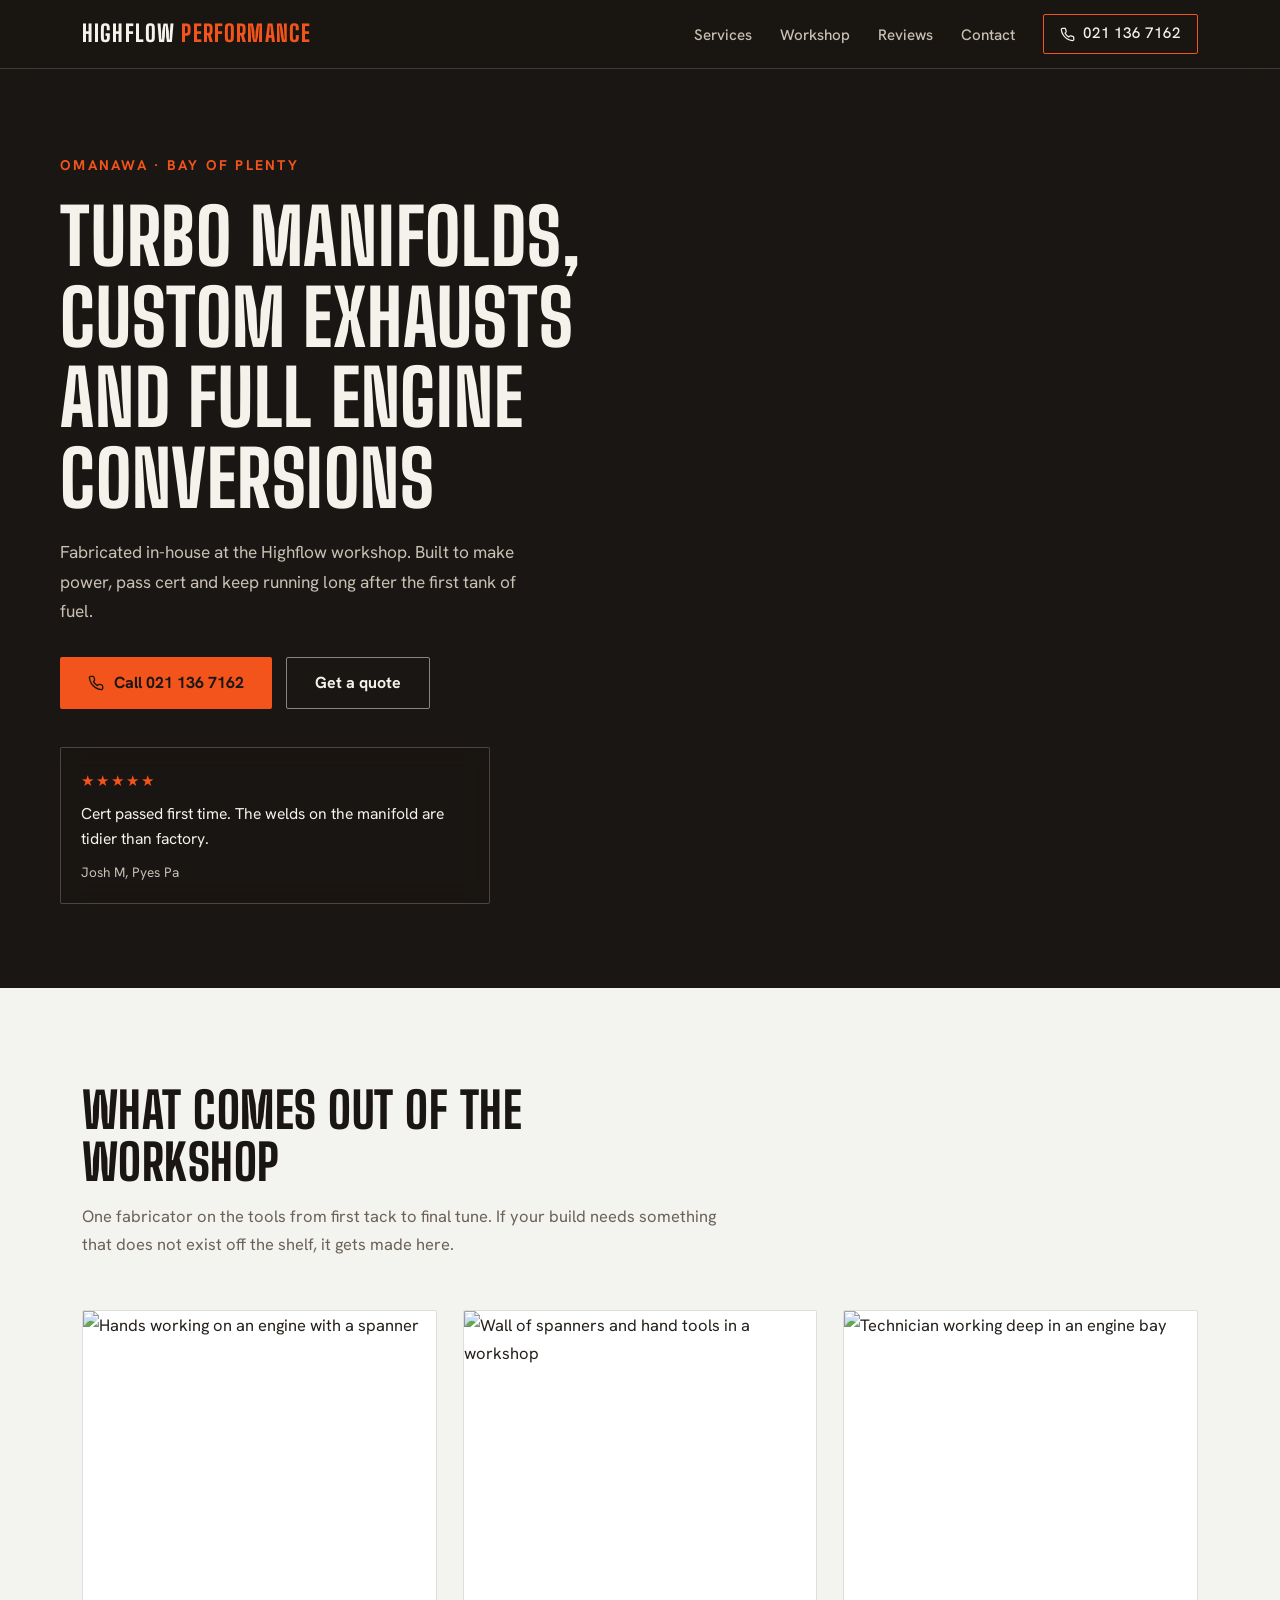
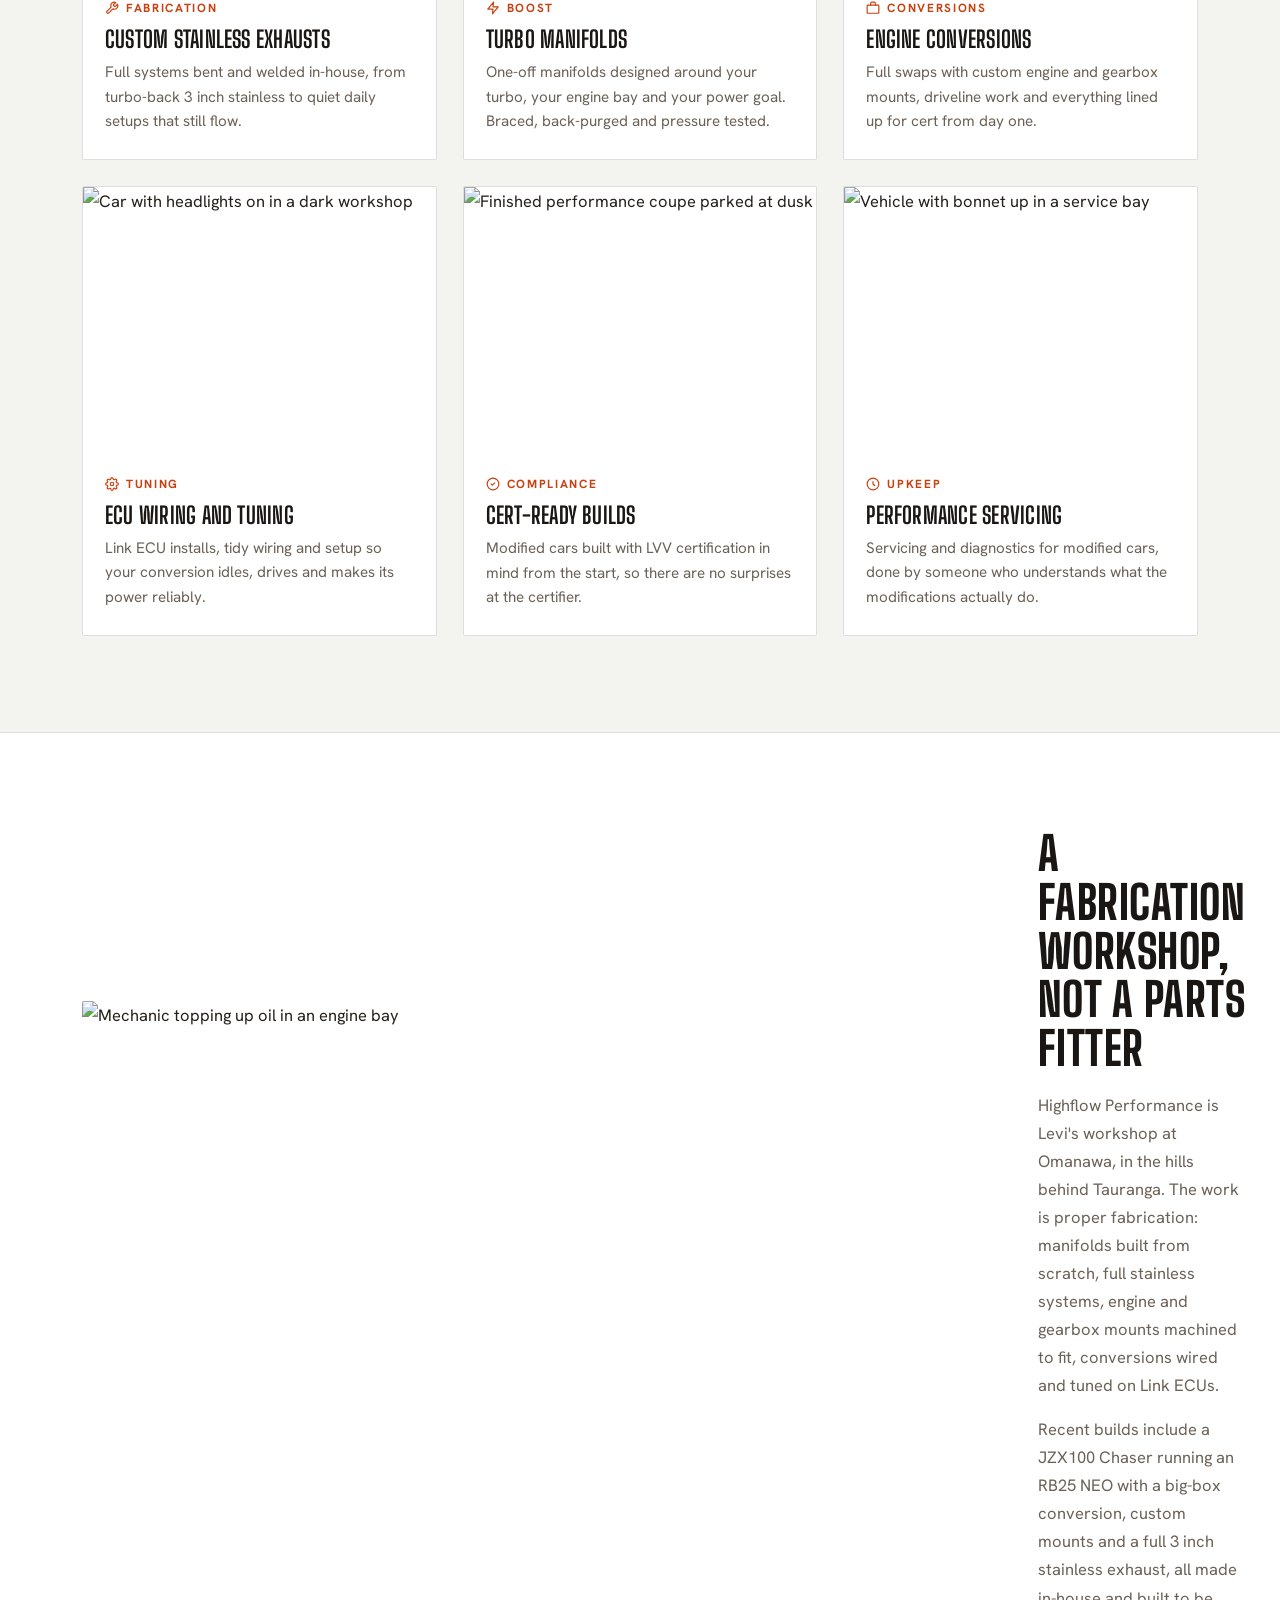
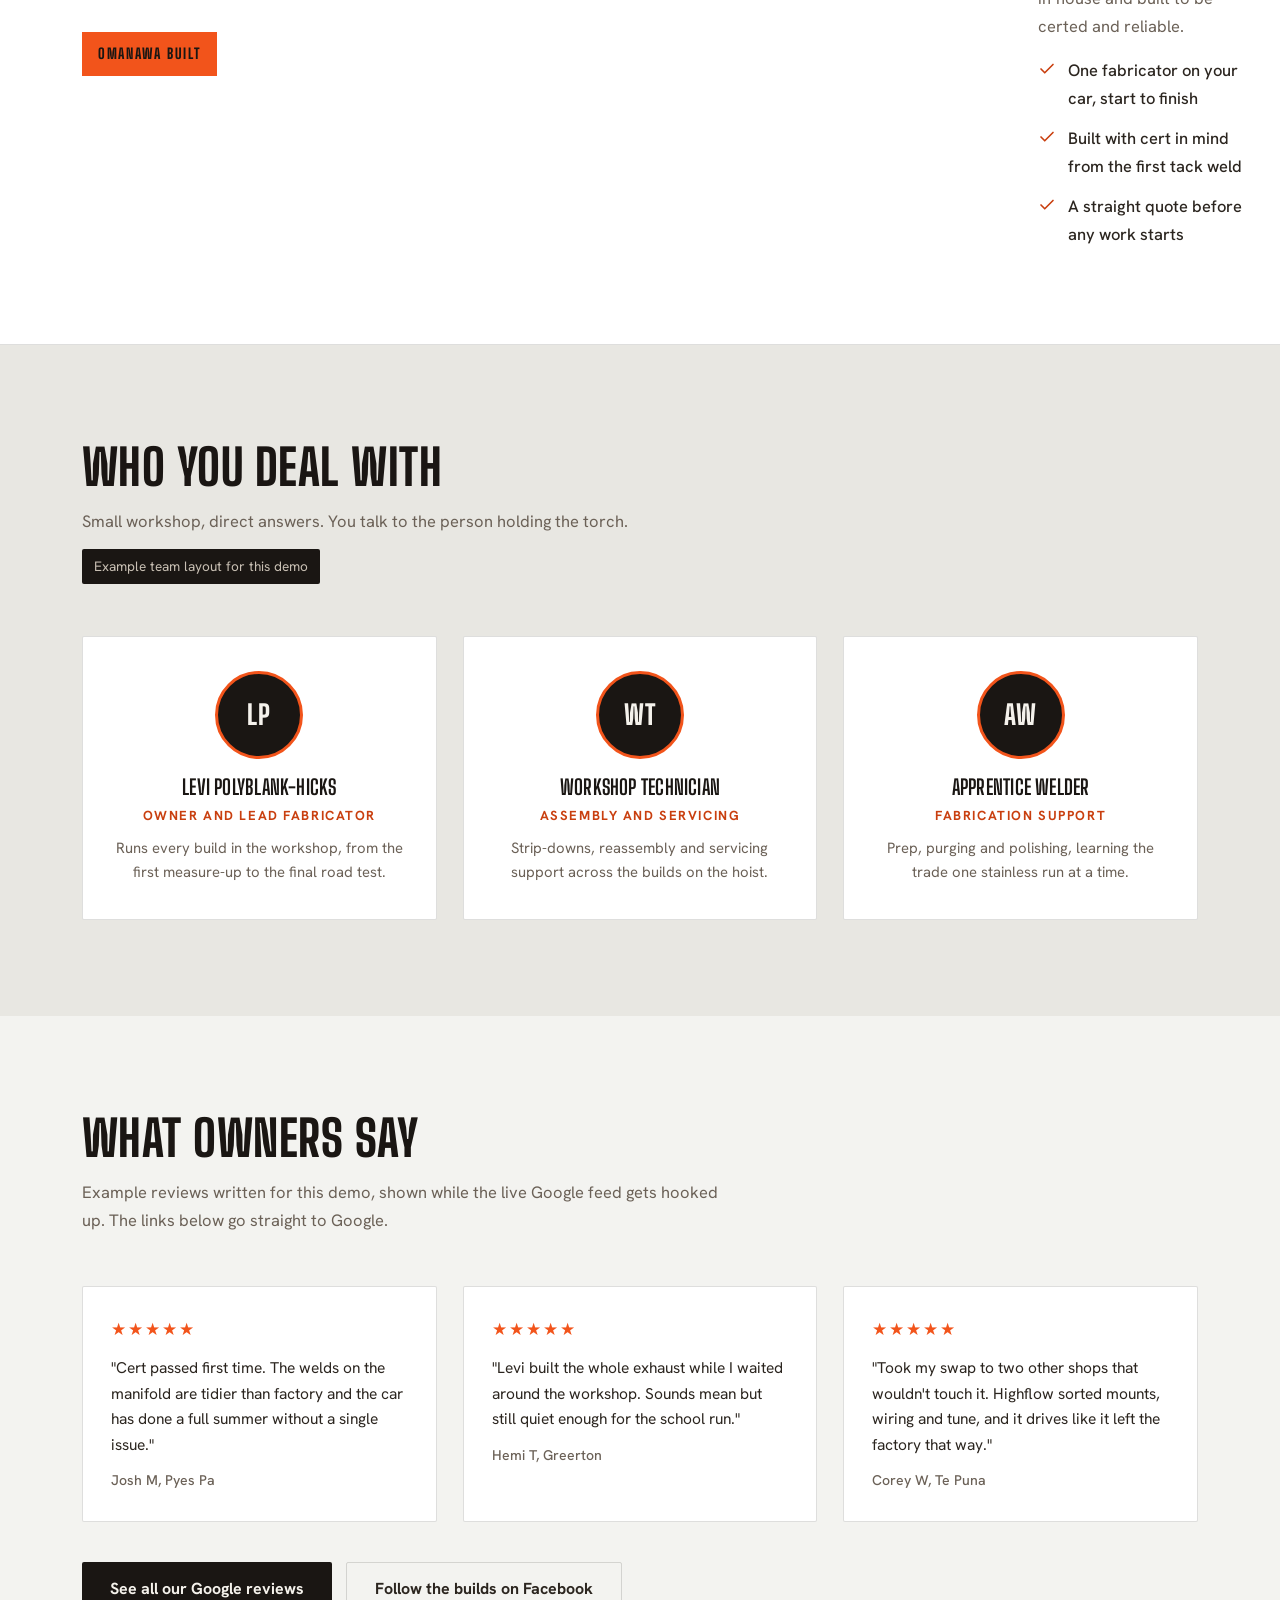
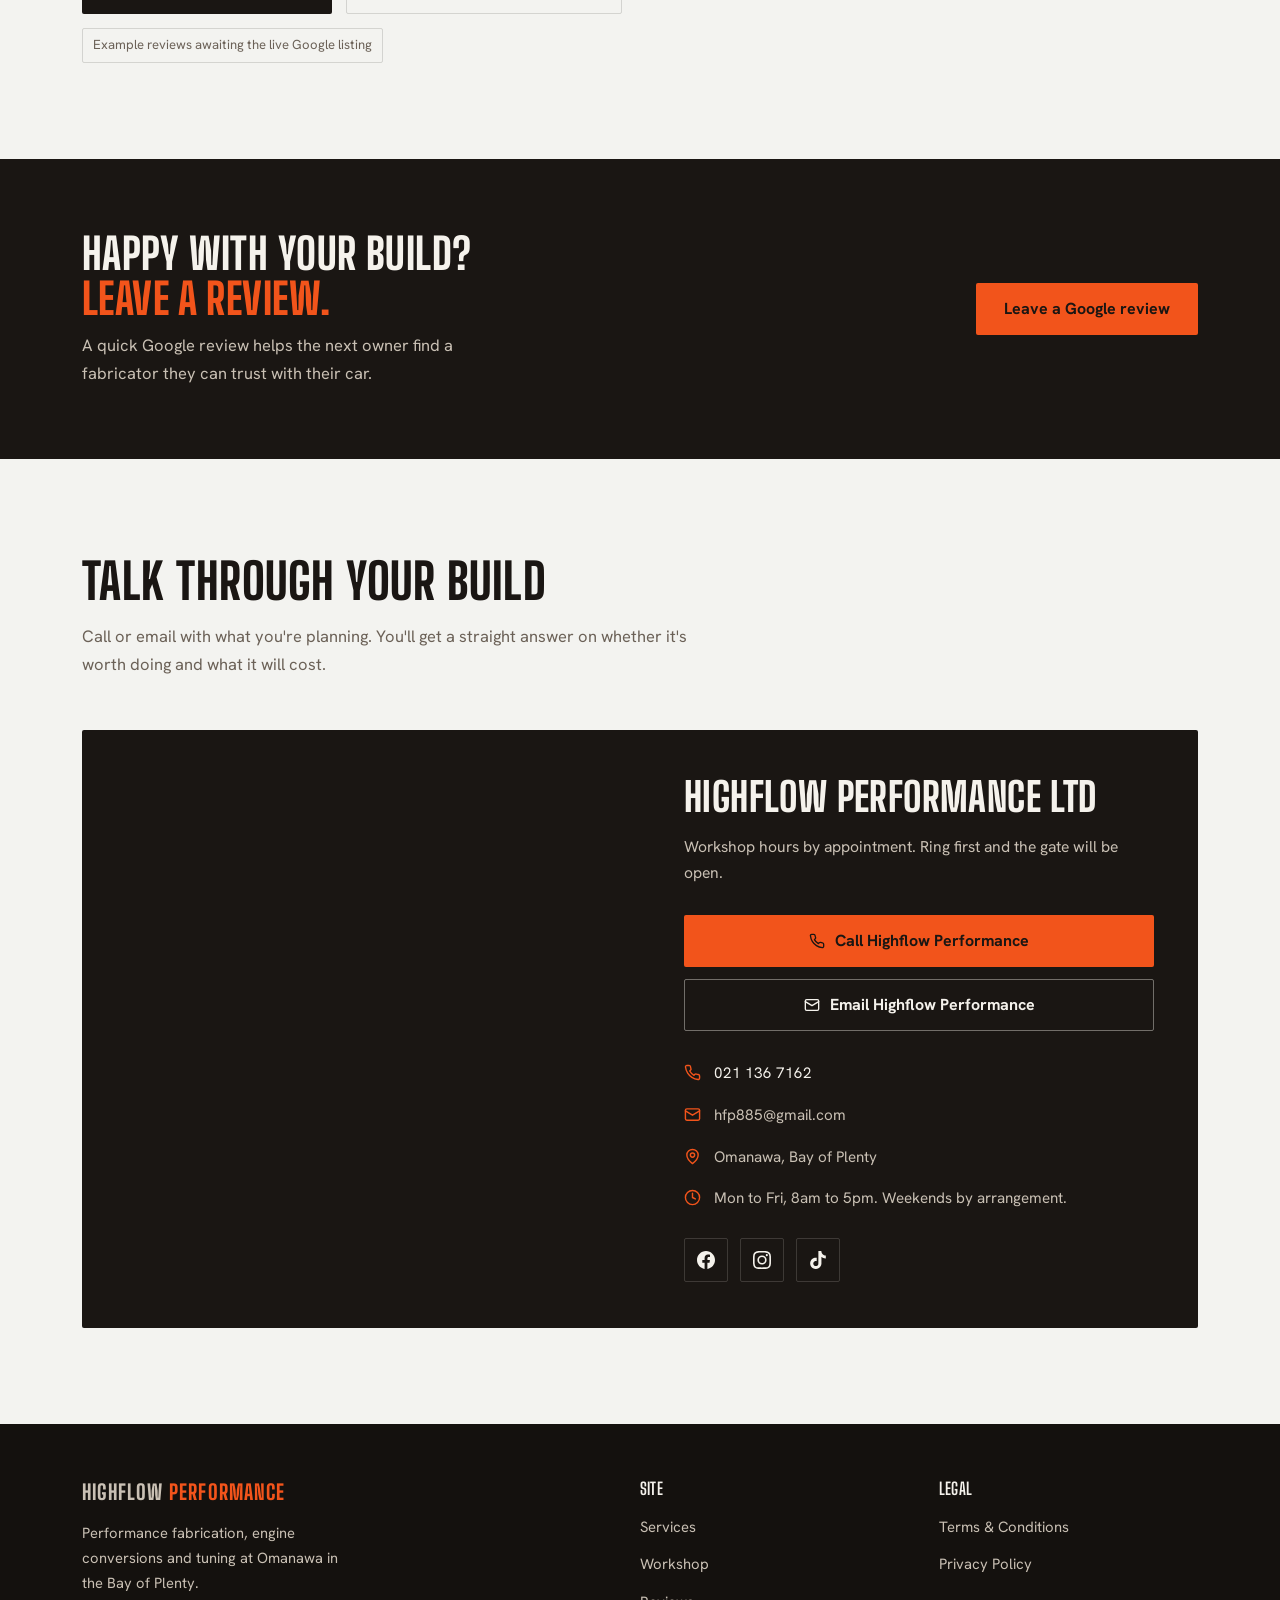
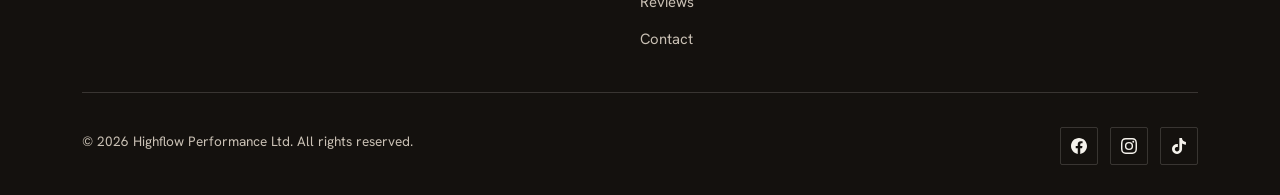
==== index.html @ 616d4547 "Initial build: Highflow Performance Ltd." ====
<!DOCTYPE html>
<html lang="en-NZ">
<head>
<meta charset="UTF-8">
<meta name="viewport" content="width=device-width, initial-scale=1">
<title>Highflow Performance Ltd | Performance Fabrication &amp; Tuning, Omanawa</title>
<meta name="description" content="Custom stainless exhausts, turbo manifolds, engine conversions and Link ECU tuning, fabricated in-house at Omanawa in the Bay of Plenty. Call Highflow Performance for a quote.">
<meta property="og:title" content="Highflow Performance Ltd | Performance Fabrication &amp; Tuning, Omanawa">
<meta property="og:description" content="Custom stainless exhausts, turbo manifolds, engine conversions and Link ECU tuning, built in-house in the Bay of Plenty.">
<meta property="og:type" content="website">
<meta property="og:image" content="https://images.unsplash.com/photo-1504328345606-18bbc8c9d7d1?w=1200&q=70&fm=jpg">
<link rel="icon" href="data:image/svg+xml,%3Csvg xmlns='http://www.w3.org/2000/svg' viewBox='0 0 64 64'%3E%3Crect width='64' height='64' fill='%23f2541b'/%3E%3Ctext x='32' y='46' font-family='Arial Black, sans-serif' font-size='40' font-weight='900' fill='%231a1613' text-anchor='middle'%3EH%3C/text%3E%3C/svg%3E">
<link rel="preconnect" href="https://fonts.googleapis.com">
<link rel="preconnect" href="https://fonts.gstatic.com" crossorigin>
<link href="https://fonts.googleapis.com/css2?family=Big+Shoulders+Display:wght@600;700;800&family=Hanken+Grotesk:wght@400;500;700&display=swap" rel="stylesheet">
<style>
:root{
  --ink:#1a1613;
  --ink-2:#241f1a;
  --ink-3:#2f2820;
  --bone:#f3f3f0;
  --bone-2:#e8e7e2;
  --accent:#f2541b;
  --accent-deep:#c93f0f;
  --text:#2b251f;
  --text-dim:#6b6157;
  --text-inv:#f5f2ec;
  --text-inv-dim:#c9c0b4;
  --line:rgba(26,22,19,.14);
  --line-inv:rgba(245,242,236,.16);
  --radius:2px;
  --font-display:"Big Shoulders Display",sans-serif;
  --font-body:"Hanken Grotesk",sans-serif;
}
*{margin:0;padding:0;box-sizing:border-box}
html{scroll-behavior:smooth;scroll-padding-top:84px}
body{font-family:var(--font-body);color:var(--text);background:var(--bone);font-size:16.5px;line-height:1.7;overflow-x:hidden}
::selection{background:var(--accent);color:var(--ink)}
img{max-width:100%;display:block;image-orientation:from-image}
a{color:inherit}
h1,h2,h3{font-family:var(--font-display);line-height:1.05;color:var(--ink);text-transform:uppercase;letter-spacing:.01em}
.wrap{max-width:1160px;margin:0 auto;padding:0 22px}

/* ---------- intro ---------- */
#intro{position:fixed;inset:0;background:var(--ink);z-index:200;display:flex;align-items:center;justify-content:center;transition:opacity .6s ease .15s,visibility .6s ease .15s}
#intro.gone{opacity:0;visibility:hidden}
#intro span{font-family:var(--font-display);font-weight:800;font-size:clamp(2rem,6vw,3.4rem);color:var(--text-inv);text-transform:uppercase;letter-spacing:.04em;animation:introPulse 1s ease both}
#intro em{color:var(--accent);font-style:normal}
@keyframes introPulse{from{opacity:0;transform:translateY(14px)}to{opacity:1;transform:none}}

/* ---------- nav ---------- */
header{position:fixed;top:0;left:0;right:0;z-index:100;background:rgba(26,22,19,.82);backdrop-filter:blur(12px);-webkit-backdrop-filter:blur(12px);border-bottom:1px solid var(--line-inv)}
.nav{display:flex;align-items:center;justify-content:space-between;height:68px;max-width:1160px;margin:0 auto;padding:0 22px}
.logo{font-family:var(--font-display);font-weight:800;font-size:1.45rem;color:var(--text-inv);text-decoration:none;text-transform:uppercase;letter-spacing:.05em;line-height:1}
.logo em{color:var(--accent);font-style:normal}
.nav-links{display:flex;align-items:center;gap:28px;list-style:none}
.nav-links a{color:var(--text-inv-dim);text-decoration:none;font-size:.95rem;font-weight:500;transition:color .25s}
.nav-links a:hover{color:var(--text-inv)}
.nav-phone{display:inline-flex;align-items:center;gap:8px;height:40px;padding:0 16px;border:1px solid var(--accent);color:var(--text-inv) !important;text-decoration:none;font-weight:700;font-size:.92rem;line-height:1;border-radius:var(--radius);transition:background .25s}
.nav-phone:hover{background:var(--accent);color:var(--ink) !important}
.nav-phone svg{flex:none}
.burger{display:none;background:none;border:1px solid var(--line-inv);border-radius:var(--radius);width:44px;height:44px;cursor:pointer;color:var(--text-inv);align-items:center;justify-content:center}
.m-menu{display:none;background:var(--ink);border-top:1px solid var(--line-inv);padding:10px 22px 22px}
.m-menu.open{display:block}
.m-menu a{display:block;padding:13px 4px;color:var(--text-inv);text-decoration:none;font-weight:500;border-bottom:1px solid var(--line-inv)}
.m-menu a.m-call{margin-top:14px;text-align:center;background:var(--accent);color:var(--ink);font-weight:700;border:none;border-radius:var(--radius);padding:14px}

/* ---------- hero ---------- */
.hero{position:relative;min-height:100dvh;background:var(--ink);display:flex;align-items:flex-end;overflow:hidden;padding:0 22px}
.hero-slides{position:absolute;inset:0}
.hero-slide{position:absolute;inset:0;background-size:cover;background-position:center;opacity:0;transition:opacity 1.6s ease}
.hero-slide.on{opacity:1}
.hero-slides::after{content:"";position:absolute;inset:0;background:linear-gradient(180deg,rgba(26,22,19,.62) 0%,rgba(26,22,19,.38) 45%,rgba(26,22,19,.88) 100%)}
.hero-inner{position:relative;z-index:2;width:100%;padding:150px 0 84px}
.hero-eyebrow{display:inline-block;color:var(--accent);font-weight:700;font-size:.88rem;letter-spacing:.16em;text-transform:uppercase;margin-bottom:18px;animation:rise .8s ease .25s both}
.hero h1{color:var(--text-inv);font-size:clamp(2.7rem,7vw,4.8rem);font-weight:800;max-width:15ch;animation:rise .8s ease .4s both}
.hero p{color:var(--text-inv-dim);max-width:46ch;margin:20px 0 30px;font-size:1.08rem;animation:rise .8s ease .55s both}
.hero-ctas{display:flex;gap:14px;flex-wrap:wrap;animation:rise .8s ease .7s both}
.btn{display:inline-flex;align-items:center;justify-content:center;gap:10px;min-height:52px;padding:0 28px;font-family:var(--font-body);font-weight:700;font-size:1rem;text-decoration:none;border-radius:var(--radius);border:none;cursor:pointer;transition:transform .2s ease,background .25s,color .25s;line-height:1.2}
.btn:active{transform:translateY(1px)}
.btn-solid{background:var(--accent);color:var(--ink)}
.btn-solid:hover{background:#ff6c33}
.btn-ghost{border:1px solid rgba(245,242,236,.5);color:var(--text-inv)}
.btn-ghost:hover{border-color:var(--text-inv);background:rgba(245,242,236,.08)}
.hero-quote{margin-top:38px;max-width:430px;background:rgba(26,22,19,.45);backdrop-filter:blur(10px);-webkit-backdrop-filter:blur(10px);border:1px solid rgba(245,242,236,.22);border-radius:var(--radius);padding:18px 20px;animation:rise .8s ease .85s both}
.hero-quote .stars{color:var(--accent);letter-spacing:2px;font-size:.95rem}
.hero-quote blockquote{color:var(--text-inv);font-size:.98rem;line-height:1.55;margin:8px 0 6px;min-height:3.1em;transition:opacity .5s ease}
.hero-quote cite{color:var(--text-inv-dim);font-style:normal;font-size:.85rem}
@keyframes rise{from{opacity:0;transform:translateY(22px)}to{opacity:1;transform:none}}

/* ---------- sections ---------- */
section{padding:96px 0}
.sec-head{max-width:640px;margin-bottom:52px}
.sec-head h2{font-size:clamp(2rem,4.6vw,3.1rem);font-weight:800}
.sec-head p{color:var(--text-dim);margin-top:14px}
.reveal{opacity:0;transform:translateY(28px);transition:opacity .7s ease,transform .7s ease}
.reveal.in{opacity:1;transform:none}

/* services */
#services{background:var(--bone)}
.svc-grid{display:grid;grid-template-columns:repeat(3,1fr);gap:26px}
.svc-card{background:#fff;border:1px solid var(--line);border-radius:var(--radius);overflow:hidden;display:flex;flex-direction:column;transition:transform .3s ease,box-shadow .3s ease}
.svc-card:hover{transform:translateY(-6px);box-shadow:0 18px 36px -18px rgba(26,22,19,.35)}
.svc-card figure{aspect-ratio:4/3;overflow:hidden;margin:0}
.svc-card img{width:100%;height:100%;object-fit:cover;filter:saturate(.82) contrast(1.06);transition:transform .5s ease}
.svc-card:hover img{transform:scale(1.05)}
.svc-body{padding:22px 22px 26px;display:flex;flex-direction:column;gap:9px}
.svc-tag{display:inline-flex;align-items:center;gap:7px;color:var(--accent-deep);font-size:.74rem;font-weight:700;letter-spacing:.14em;text-transform:uppercase}
.svc-body h3{font-size:1.45rem;font-weight:700}
.svc-body p{color:var(--text-dim);font-size:.95rem;line-height:1.6}

/* about */
#about{background:#fff;border-top:1px solid var(--line);border-bottom:1px solid var(--line)}
.about-grid{display:grid;grid-template-columns:1fr 1fr;gap:56px;align-items:center}
.about-photo{position:relative}
.about-photo img{width:100%;aspect-ratio:4/3;object-fit:cover;border-radius:var(--radius);filter:saturate(.82) contrast(1.06)}
.about-photo::after{content:"OMANAWA BUILT";position:absolute;left:0;bottom:0;background:var(--accent);color:var(--ink);font-family:var(--font-display);font-weight:800;font-size:.9rem;letter-spacing:.12em;padding:10px 16px}
.about-copy h2{font-size:clamp(2rem,4.2vw,2.9rem);font-weight:800;margin-bottom:18px}
.about-copy p{color:var(--text-dim);margin-bottom:16px}
.about-list{list-style:none;margin-top:10px;display:grid;gap:12px}
.about-list li{display:flex;gap:12px;align-items:flex-start;font-weight:500;color:var(--text)}
.about-list svg{flex:none;margin-top:4px;color:var(--accent-deep)}

/* crew */
#crew{background:var(--bone-2)}
.crew-note{display:inline-block;background:var(--ink);color:var(--text-inv-dim);font-size:.85rem;padding:6px 12px;border-radius:var(--radius);margin-top:14px}
.crew-grid{display:grid;grid-template-columns:repeat(3,1fr);gap:26px}
.crew-card{background:#fff;border:1px solid var(--line);border-radius:var(--radius);padding:34px 26px;text-align:center;transition:transform .3s ease}
.crew-card:hover{transform:translateY(-5px)}
.avatar{width:88px;height:88px;border-radius:50%;background:var(--ink);border:3px solid var(--accent);color:var(--text-inv);font-family:var(--font-display);font-weight:800;font-size:1.7rem;display:flex;align-items:center;justify-content:center;margin:0 auto 18px;letter-spacing:.04em}
.crew-card h3{font-size:1.3rem;font-weight:700}
.crew-role{color:var(--accent-deep);font-weight:700;font-size:.82rem;letter-spacing:.12em;text-transform:uppercase;margin:6px 0 10px}
.crew-card p{color:var(--text-dim);font-size:.93rem;line-height:1.6}

/* reviews */
#reviews{background:var(--bone)}
.rev-grid{display:grid;grid-template-columns:repeat(3,1fr);gap:26px;margin-bottom:40px}
.rev-card{background:#fff;border:1px solid var(--line);border-radius:var(--radius);padding:28px;display:flex;flex-direction:column;gap:12px;transition:transform .3s ease}
.rev-card:hover{transform:translateY(-5px)}
.rev-card .stars{color:var(--accent);letter-spacing:2px}
.rev-card p{color:var(--text);font-size:.97rem;line-height:1.65}
.rev-card footer{color:var(--text-dim);font-size:.88rem;font-weight:500}
.rev-badge{display:inline-block;color:var(--text-dim);font-size:.82rem;border:1px solid var(--line);border-radius:var(--radius);padding:5px 10px;margin-top:14px}
.rev-actions{display:flex;gap:14px;flex-wrap:wrap}
.btn-dark{background:var(--ink);color:var(--text-inv)}
.btn-dark:hover{background:var(--ink-3)}

/* review banner */
.banner{background:var(--ink);padding:72px 0}
.banner-inner{display:flex;align-items:center;justify-content:space-between;gap:30px;flex-wrap:wrap}
.banner h2{color:var(--text-inv);font-size:clamp(1.8rem,4vw,2.7rem);font-weight:800;max-width:20ch}
.banner h2 em{color:var(--accent);font-style:normal}
.banner p{color:var(--text-inv-dim);margin-top:10px;max-width:46ch}

/* contact */
#contact{background:var(--bone)}
.contact-card{background:var(--ink);border-radius:var(--radius);overflow:hidden;display:grid;grid-template-columns:1fr 1fr;max-width:1120px;margin:0 auto}
.contact-map{min-height:460px}
.contact-map iframe{width:100%;height:100%;border:0;display:block;filter:grayscale(.25) contrast(1.05)}
.contact-info{padding:46px 44px;display:flex;flex-direction:column;gap:16px}
.contact-info h2{color:var(--text-inv);font-size:clamp(1.9rem,3.6vw,2.5rem);font-weight:800}
.contact-info .lede{color:var(--text-inv-dim);font-size:.98rem;margin-bottom:6px}
.contact-btns{display:grid;gap:12px;margin:6px 0 14px}
.contact-btns .btn{width:100%}
.btn-outline-inv{border:1px solid rgba(245,242,236,.4);color:var(--text-inv)}
.btn-outline-inv:hover{border-color:var(--text-inv);background:rgba(245,242,236,.08)}
.c-row{display:flex;align-items:flex-start;gap:13px;color:var(--text-inv-dim);font-size:.95rem}
.c-row a{color:var(--text-inv);text-decoration:none}
.c-row a:hover{color:var(--accent)}
.c-row svg{flex:none;color:var(--accent);margin-top:3px}
.socials{display:flex;gap:12px;margin-top:10px}
.socials a{width:44px;height:44px;border:1px solid var(--line-inv);border-radius:var(--radius);display:inline-flex;align-items:center;justify-content:center;color:var(--text-inv);transition:background .25s,color .25s,border-color .25s}
.socials a:hover{background:var(--accent);border-color:var(--accent);color:var(--ink)}

/* footer */
footer.site{background:#14110e;color:var(--text-inv-dim);padding:56px 0 30px}
.foot-grid{display:grid;grid-template-columns:2fr 1fr 1fr;gap:40px;margin-bottom:40px}
.foot-grid .logo{font-size:1.3rem}
.foot-grid p{font-size:.92rem;max-width:34ch;margin-top:12px}
.foot-grid h3{color:var(--text-inv);font-size:1.05rem;font-weight:700;margin-bottom:14px}
.foot-grid ul{list-style:none;display:grid;gap:9px}
.foot-grid a{color:var(--text-inv-dim);text-decoration:none;font-size:.93rem;transition:color .25s}
.foot-grid a:hover{color:var(--accent)}
.foot-base{border-top:1px solid var(--line-inv);padding-top:24px;display:flex;justify-content:space-between;align-items:center;gap:16px;flex-wrap:wrap;font-size:.85rem}
.foot-base .socials a{width:38px;height:38px}

/* responsive */
@media (max-width:960px){
  .svc-grid,.crew-grid,.rev-grid{grid-template-columns:repeat(2,1fr)}
  .about-grid{gap:36px}
}
@media (max-width:768px){
  .nav-links{display:none}
  .burger{display:inline-flex}
  section{padding:72px 0}
  .about-grid{grid-template-columns:1fr}
  .contact-card{grid-template-columns:1fr}
  .contact-map{order:2;min-height:320px}
  .contact-info{order:1;padding:36px 26px}
  .foot-grid{grid-template-columns:1fr;gap:30px}
  .banner-inner{flex-direction:column;align-items:flex-start}
}
@media (max-width:560px){
  .svc-grid,.crew-grid,.rev-grid{grid-template-columns:1fr}
  .hero-inner{padding:130px 0 64px}
  .hero-ctas .btn{width:100%}
  .rev-actions .btn{width:100%}
}
@media (prefers-reduced-motion:reduce){
  *,*::before,*::after{animation-duration:.01ms !important;animation-iteration-count:1 !important;transition-duration:.01ms !important}
  html{scroll-behavior:auto}
  .reveal{opacity:1;transform:none}
}
</style>
</head>
<body>

<div id="intro" aria-hidden="true"><span>HIGHFLOW <em>PERFORMANCE</em></span></div>

<header>
  <nav class="nav" aria-label="Main">
    <a class="logo" href="#top">HIGHFLOW <em>PERFORMANCE</em></a>
    <ul class="nav-links">
      <li><a href="#services">Services</a></li>
      <li><a href="#about">Workshop</a></li>
      <li><a href="#reviews">Reviews</a></li>
      <li><a href="#contact">Contact</a></li>
      <li><a class="nav-phone" href="tel:+64211367162">
        <svg width="15" height="15" viewBox="0 0 24 24" fill="none" stroke="currentColor" stroke-width="2" stroke-linecap="round" stroke-linejoin="round" aria-hidden="true"><path d="M22 16.92v3a2 2 0 0 1-2.18 2 19.79 19.79 0 0 1-8.63-3.07 19.5 19.5 0 0 1-6-6 19.79 19.79 0 0 1-3.07-8.67A2 2 0 0 1 4.11 2h3a2 2 0 0 1 2 1.72c.13.96.36 1.9.7 2.81a2 2 0 0 1-.45 2.11L8.09 9.91a16 16 0 0 0 6 6l1.27-1.27a2 2 0 0 1 2.11-.45c.91.34 1.85.57 2.81.7A2 2 0 0 1 22 16.92z"/></svg>
        021 136 7162</a></li>
    </ul>
    <button class="burger" aria-label="Open menu" aria-expanded="false" aria-controls="mmenu">
      <svg width="20" height="20" viewBox="0 0 24 24" fill="none" stroke="currentColor" stroke-width="2" stroke-linecap="round" aria-hidden="true"><line x1="3" y1="6" x2="21" y2="6"/><line x1="3" y1="12" x2="21" y2="12"/><line x1="3" y1="18" x2="21" y2="18"/></svg>
    </button>
  </nav>
  <div class="m-menu" id="mmenu">
    <a href="#services">Services</a>
    <a href="#about">Workshop</a>
    <a href="#reviews">Reviews</a>
    <a href="#contact">Contact</a>
    <a class="m-call" href="tel:+64211367162">Call 021 136 7162</a>
  </div>
</header>

<main id="top">

<!-- HERO -->
<section class="hero" aria-label="Highflow Performance">
  <div class="hero-slides" aria-hidden="true">
    <div class="hero-slide on" style="background-image:url('https://images.unsplash.com/photo-1504328345606-18bbc8c9d7d1?w=1900&q=72&fm=jpg')"></div>
    <div class="hero-slide" data-src="https://images.unsplash.com/photo-1486262715619-67b85e0b08d3?w=1900&q=72&fm=jpg"></div>
    <div class="hero-slide" data-src="https://images.unsplash.com/photo-1568605117036-5fe5e7bab0b7?w=1900&q=72&fm=jpg"></div>
  </div>
  <div class="wrap hero-inner">
    <span class="hero-eyebrow">Omanawa · Bay of Plenty</span>
    <h1>Turbo manifolds, custom exhausts and full engine conversions</h1>
    <p>Fabricated in-house at the Highflow workshop. Built to make power, pass cert and keep running long after the first tank of fuel.</p>
    <div class="hero-ctas">
      <a class="btn btn-solid" href="tel:+64211367162">
        <svg width="16" height="16" viewBox="0 0 24 24" fill="none" stroke="currentColor" stroke-width="2" stroke-linecap="round" stroke-linejoin="round" aria-hidden="true"><path d="M22 16.92v3a2 2 0 0 1-2.18 2 19.79 19.79 0 0 1-8.63-3.07 19.5 19.5 0 0 1-6-6 19.79 19.79 0 0 1-3.07-8.67A2 2 0 0 1 4.11 2h3a2 2 0 0 1 2 1.72c.13.96.36 1.9.7 2.81a2 2 0 0 1-.45 2.11L8.09 9.91a16 16 0 0 0 6 6l1.27-1.27a2 2 0 0 1 2.11-.45c.91.34 1.85.57 2.81.7A2 2 0 0 1 22 16.92z"/></svg>
        Call 021 136 7162</a>
      <a class="btn btn-ghost" href="#contact">Get a quote</a>
    </div>
    <div class="hero-quote">
      <span class="stars" aria-hidden="true">★★★★★</span>
      <blockquote id="heroQuote">Cert passed first time. The welds on the manifold are tidier than factory.</blockquote>
      <cite id="heroCite">Josh M, Pyes Pa</cite>
    </div>
  </div>
</section>

<!-- SERVICES -->
<section id="services">
  <div class="wrap">
    <div class="sec-head reveal">
      <h2>What comes out of the workshop</h2>
      <p>One fabricator on the tools from first tack to final tune. If your build needs something that does not exist off the shelf, it gets made here.</p>
    </div>
    <div class="svc-grid">
      <article class="svc-card reveal">
        <figure><img src="https://images.unsplash.com/photo-1619642751034-765dfdf7c58e?w=800&q=70&fm=jpg" alt="Hands working on an engine with a spanner" width="800" height="600" loading="lazy"></figure>
        <div class="svc-body">
          <span class="svc-tag"><svg width="14" height="14" viewBox="0 0 24 24" fill="none" stroke="currentColor" stroke-width="2" stroke-linecap="round" stroke-linejoin="round" aria-hidden="true"><path d="M14.7 6.3a1 1 0 0 0 0 1.4l1.6 1.6a1 1 0 0 0 1.4 0l3.77-3.77a6 6 0 0 1-7.94 7.94l-6.91 6.91a2.12 2.12 0 0 1-3-3l6.91-6.91a6 6 0 0 1 7.94-7.94l-3.76 3.76z"/></svg>Fabrication</span>
          <h3>Custom stainless exhausts</h3>
          <p>Full systems bent and welded in-house, from turbo-back 3 inch stainless to quiet daily setups that still flow.</p>
        </div>
      </article>
      <article class="svc-card reveal">
        <figure><img src="https://images.unsplash.com/photo-1530046339160-ce3e530c7d2f?w=800&q=70&fm=jpg" alt="Wall of spanners and hand tools in a workshop" width="800" height="600" loading="lazy"></figure>
        <div class="svc-body">
          <span class="svc-tag"><svg width="14" height="14" viewBox="0 0 24 24" fill="none" stroke="currentColor" stroke-width="2" stroke-linecap="round" stroke-linejoin="round" aria-hidden="true"><polygon points="13 2 3 14 12 14 11 22 21 10 12 10 13 2"/></svg>Boost</span>
          <h3>Turbo manifolds</h3>
          <p>One-off manifolds designed around your turbo, your engine bay and your power goal. Braced, back-purged and pressure tested.</p>
        </div>
      </article>
      <article class="svc-card reveal">
        <figure><img src="https://images.unsplash.com/photo-1615906655593-ad0386982a0f?w=800&q=70&fm=jpg" alt="Technician working deep in an engine bay" width="800" height="600" loading="lazy"></figure>
        <div class="svc-body">
          <span class="svc-tag"><svg width="14" height="14" viewBox="0 0 24 24" fill="none" stroke="currentColor" stroke-width="2" stroke-linecap="round" stroke-linejoin="round" aria-hidden="true"><rect x="2" y="7" width="20" height="14" rx="1"/><path d="M16 7V4a2 2 0 0 0-2-2h-4a2 2 0 0 0-2 2v3"/></svg>Conversions</span>
          <h3>Engine conversions</h3>
          <p>Full swaps with custom engine and gearbox mounts, driveline work and everything lined up for cert from day one.</p>
        </div>
      </article>
      <article class="svc-card reveal">
        <figure><img src="https://images.unsplash.com/photo-1542282088-fe8426682b8f?w=800&q=70&fm=jpg" alt="Car with headlights on in a dark workshop" width="800" height="600" loading="lazy"></figure>
        <div class="svc-body">
          <span class="svc-tag"><svg width="14" height="14" viewBox="0 0 24 24" fill="none" stroke="currentColor" stroke-width="2" stroke-linecap="round" stroke-linejoin="round" aria-hidden="true"><circle cx="12" cy="12" r="3"/><path d="M19.4 15a1.65 1.65 0 0 0 .33 1.82l.06.06a2 2 0 1 1-2.83 2.83l-.06-.06a1.65 1.65 0 0 0-1.82-.33 1.65 1.65 0 0 0-1 1.51V21a2 2 0 1 1-4 0v-.09a1.65 1.65 0 0 0-1-1.51 1.65 1.65 0 0 0-1.82.33l-.06.06a2 2 0 1 1-2.83-2.83l.06-.06a1.65 1.65 0 0 0 .33-1.82 1.65 1.65 0 0 0-1.51-1H3a2 2 0 1 1 0-4h.09a1.65 1.65 0 0 0 1.51-1 1.65 1.65 0 0 0-.33-1.82l-.06-.06a2 2 0 1 1 2.83-2.83l.06.06a1.65 1.65 0 0 0 1.82.33h0a1.65 1.65 0 0 0 1-1.51V3a2 2 0 1 1 4 0v.09a1.65 1.65 0 0 0 1 1.51h0a1.65 1.65 0 0 0 1.82-.33l.06-.06a2 2 0 1 1 2.83 2.83l-.06.06a1.65 1.65 0 0 0-.33 1.82v0a1.65 1.65 0 0 0 1.51 1H21a2 2 0 1 1 0 4h-.09a1.65 1.65 0 0 0-1.51 1z"/></svg>Tuning</span>
          <h3>ECU wiring and tuning</h3>
          <p>Link ECU installs, tidy wiring and setup so your conversion idles, drives and makes its power reliably.</p>
        </div>
      </article>
      <article class="svc-card reveal">
        <figure><img src="https://images.unsplash.com/photo-1580273916550-e323be2ae537?w=800&q=70&fm=jpg" alt="Finished performance coupe parked at dusk" width="800" height="600" loading="lazy"></figure>
        <div class="svc-body">
          <span class="svc-tag"><svg width="14" height="14" viewBox="0 0 24 24" fill="none" stroke="currentColor" stroke-width="2" stroke-linecap="round" stroke-linejoin="round" aria-hidden="true"><path d="M9 12l2 2 4-4"/><circle cx="12" cy="12" r="10"/></svg>Compliance</span>
          <h3>Cert-ready builds</h3>
          <p>Modified cars built with LVV certification in mind from the start, so there are no surprises at the certifier.</p>
        </div>
      </article>
      <article class="svc-card reveal">
        <figure><img src="https://images.unsplash.com/photo-1625047509168-a7026f36de04?w=800&q=70&fm=jpg" alt="Vehicle with bonnet up in a service bay" width="800" height="600" loading="lazy"></figure>
        <div class="svc-body">
          <span class="svc-tag"><svg width="14" height="14" viewBox="0 0 24 24" fill="none" stroke="currentColor" stroke-width="2" stroke-linecap="round" stroke-linejoin="round" aria-hidden="true"><path d="M12 8v4l3 3"/><circle cx="12" cy="12" r="10"/></svg>Upkeep</span>
          <h3>Performance servicing</h3>
          <p>Servicing and diagnostics for modified cars, done by someone who understands what the modifications actually do.</p>
        </div>
      </article>
    </div>
  </div>
</section>

<!-- ABOUT -->
<section id="about">
  <div class="wrap about-grid">
    <div class="about-photo reveal">
      <img src="https://images.unsplash.com/photo-1487754180451-c456f719a1fc?w=900&q=70&fm=jpg" alt="Mechanic topping up oil in an engine bay" width="900" height="675" loading="lazy">
    </div>
    <div class="about-copy reveal">
      <h2>A fabrication workshop, not a parts fitter</h2>
      <p>Highflow Performance is Levi's workshop at Omanawa, in the hills behind Tauranga. The work is proper fabrication: manifolds built from scratch, full stainless systems, engine and gearbox mounts machined to fit, conversions wired and tuned on Link ECUs.</p>
      <p>Recent builds include a JZX100 Chaser running an RB25 NEO with a big-box conversion, custom mounts and a full 3 inch stainless exhaust, all made in-house and built to be certed and reliable.</p>
      <ul class="about-list">
        <li><svg width="18" height="18" viewBox="0 0 24 24" fill="none" stroke="currentColor" stroke-width="2.2" stroke-linecap="round" stroke-linejoin="round" aria-hidden="true"><polyline points="20 6 9 17 4 12"/></svg>One fabricator on your car, start to finish</li>
        <li><svg width="18" height="18" viewBox="0 0 24 24" fill="none" stroke="currentColor" stroke-width="2.2" stroke-linecap="round" stroke-linejoin="round" aria-hidden="true"><polyline points="20 6 9 17 4 12"/></svg>Built with cert in mind from the first tack weld</li>
        <li><svg width="18" height="18" viewBox="0 0 24 24" fill="none" stroke="currentColor" stroke-width="2.2" stroke-linecap="round" stroke-linejoin="round" aria-hidden="true"><polyline points="20 6 9 17 4 12"/></svg>A straight quote before any work starts</li>
      </ul>
    </div>
  </div>
</section>

<!-- CREW -->
<section id="crew">
  <div class="wrap">
    <div class="sec-head reveal">
      <h2>Who you deal with</h2>
      <p>Small workshop, direct answers. You talk to the person holding the torch.</p>
      <span class="crew-note">Example team layout for this demo</span>
    </div>
    <div class="crew-grid">
      <article class="crew-card reveal">
        <div class="avatar" aria-hidden="true">LP</div>
        <h3>Levi Polyblank-Hicks</h3>
        <div class="crew-role">Owner and Lead Fabricator</div>
        <p>Runs every build in the workshop, from the first measure-up to the final road test.</p>
      </article>
      <article class="crew-card reveal">
        <div class="avatar" aria-hidden="true">WT</div>
        <h3>Workshop Technician</h3>
        <div class="crew-role">Assembly and Servicing</div>
        <p>Strip-downs, reassembly and servicing support across the builds on the hoist.</p>
      </article>
      <article class="crew-card reveal">
        <div class="avatar" aria-hidden="true">AW</div>
        <h3>Apprentice Welder</h3>
        <div class="crew-role">Fabrication Support</div>
        <p>Prep, purging and polishing, learning the trade one stainless run at a time.</p>
      </article>
    </div>
  </div>
</section>

<!-- REVIEWS -->
<section id="reviews">
  <div class="wrap">
    <div class="sec-head reveal">
      <h2>What owners say</h2>
      <p>Example reviews written for this demo, shown while the live Google feed gets hooked up. The links below go straight to Google.</p>
    </div>
    <div class="rev-grid">
      <article class="rev-card reveal">
        <span class="stars" aria-hidden="true">★★★★★</span>
        <p>"Cert passed first time. The welds on the manifold are tidier than factory and the car has done a full summer without a single issue."</p>
        <footer>Josh M, Pyes Pa</footer>
      </article>
      <article class="rev-card reveal">
        <span class="stars" aria-hidden="true">★★★★★</span>
        <p>"Levi built the whole exhaust while I waited around the workshop. Sounds mean but still quiet enough for the school run."</p>
        <footer>Hemi T, Greerton</footer>
      </article>
      <article class="rev-card reveal">
        <span class="stars" aria-hidden="true">★★★★★</span>
        <p>"Took my swap to two other shops that wouldn't touch it. Highflow sorted mounts, wiring and tune, and it drives like it left the factory that way."</p>
        <footer>Corey W, Te Puna</footer>
      </article>
    </div>
    <div class="rev-actions reveal">
      <a class="btn btn-dark" href="https://www.google.com/search?q=Highflow+Performance+Ltd+Omanawa+Bay+of+Plenty+reviews" target="_blank" rel="noopener">See all our Google reviews</a>
      <a class="btn btn-ghost" style="border-color:var(--line);color:var(--text)" href="https://www.facebook.com/p/Highflow-Performance-Ltd-61556685042625/" target="_blank" rel="noopener">Follow the builds on Facebook</a>
    </div>
    <span class="rev-badge">Example reviews awaiting the live Google listing</span>
  </div>
</section>

<!-- REVIEW BANNER -->
<section class="banner" aria-label="Leave a review">
  <div class="wrap banner-inner">
    <div class="reveal">
      <h2>Happy with your build? <em>Leave a review.</em></h2>
      <p>A quick Google review helps the next owner find a fabricator they can trust with their car.</p>
    </div>
    <a class="btn btn-solid reveal" href="https://www.google.com/maps/search/Highflow+Performance+Ltd+Omanawa+Bay+of+Plenty" target="_blank" rel="noopener">Leave a Google review</a>
  </div>
</section>

<!-- CONTACT -->
<section id="contact">
  <div class="wrap">
    <div class="sec-head reveal">
      <h2>Talk through your build</h2>
      <p>Call or email with what you're planning. You'll get a straight answer on whether it's worth doing and what it will cost.</p>
    </div>
    <div class="contact-card reveal">
      <div class="contact-map">
        <iframe title="Map showing Highflow Performance Ltd at Omanawa, Bay of Plenty" src="https://www.google.com/maps?q=Highflow%20Performance%20Ltd%20Omanawa%20Bay%20of%20Plenty%20New%20Zealand&output=embed" loading="lazy" referrerpolicy="no-referrer-when-downgrade" allowfullscreen></iframe>
      </div>
      <div class="contact-info">
        <h2>Highflow Performance Ltd</h2>
        <p class="lede">Workshop hours by appointment. Ring first and the gate will be open.</p>
        <div class="contact-btns">
          <a class="btn btn-solid" href="tel:+64211367162">
            <svg width="16" height="16" viewBox="0 0 24 24" fill="none" stroke="currentColor" stroke-width="2" stroke-linecap="round" stroke-linejoin="round" aria-hidden="true"><path d="M22 16.92v3a2 2 0 0 1-2.18 2 19.79 19.79 0 0 1-8.63-3.07 19.5 19.5 0 0 1-6-6 19.79 19.79 0 0 1-3.07-8.67A2 2 0 0 1 4.11 2h3a2 2 0 0 1 2 1.72c.13.96.36 1.9.7 2.81a2 2 0 0 1-.45 2.11L8.09 9.91a16 16 0 0 0 6 6l1.27-1.27a2 2 0 0 1 2.11-.45c.91.34 1.85.57 2.81.7A2 2 0 0 1 22 16.92z"/></svg>
            Call Highflow Performance</a>
          <a class="btn btn-outline-inv" href="#" data-gmail data-user="hfp885" data-domain="gmail.com" data-su="Quote%20request%20from%20the%20website">
            <svg width="16" height="16" viewBox="0 0 24 24" fill="none" stroke="currentColor" stroke-width="2" stroke-linecap="round" stroke-linejoin="round" aria-hidden="true"><rect x="2" y="4" width="20" height="16" rx="2"/><path d="m22 7-10 6L2 7"/></svg>
            Email Highflow Performance</a>
        </div>
        <div class="c-row">
          <svg width="17" height="17" viewBox="0 0 24 24" fill="none" stroke="currentColor" stroke-width="2" stroke-linecap="round" stroke-linejoin="round" aria-hidden="true"><path d="M22 16.92v3a2 2 0 0 1-2.18 2 19.79 19.79 0 0 1-8.63-3.07 19.5 19.5 0 0 1-6-6 19.79 19.79 0 0 1-3.07-8.67A2 2 0 0 1 4.11 2h3a2 2 0 0 1 2 1.72c.13.96.36 1.9.7 2.81a2 2 0 0 1-.45 2.11L8.09 9.91a16 16 0 0 0 6 6l1.27-1.27a2 2 0 0 1 2.11-.45c.91.34 1.85.57 2.81.7A2 2 0 0 1 22 16.92z"/></svg>
          <span><a href="tel:+64211367162">021 136 7162</a></span>
        </div>
        <div class="c-row">
          <svg width="17" height="17" viewBox="0 0 24 24" fill="none" stroke="currentColor" stroke-width="2" stroke-linecap="round" stroke-linejoin="round" aria-hidden="true"><rect x="2" y="4" width="20" height="16" rx="2"/><path d="m22 7-10 6L2 7"/></svg>
          <span id="emailText">Email via the button above</span>
        </div>
        <div class="c-row">
          <svg width="17" height="17" viewBox="0 0 24 24" fill="none" stroke="currentColor" stroke-width="2" stroke-linecap="round" stroke-linejoin="round" aria-hidden="true"><path d="M20 10c0 6-8 12-8 12s-8-6-8-12a8 8 0 0 1 16 0z"/><circle cx="12" cy="10" r="3"/></svg>
          <span>Omanawa, Bay of Plenty</span>
        </div>
        <div class="c-row">
          <svg width="17" height="17" viewBox="0 0 24 24" fill="none" stroke="currentColor" stroke-width="2" stroke-linecap="round" stroke-linejoin="round" aria-hidden="true"><circle cx="12" cy="12" r="10"/><polyline points="12 6 12 12 16 14"/></svg>
          <span>Mon to Fri, 8am to 5pm. Weekends by arrangement.</span>
        </div>
        <div class="socials">
          <a href="https://www.facebook.com/p/Highflow-Performance-Ltd-61556685042625/" target="_blank" rel="noopener" aria-label="Highflow Performance on Facebook">
            <svg width="18" height="18" viewBox="0 0 24 24" fill="currentColor" aria-hidden="true"><path d="M24 12.073c0-6.627-5.373-12-12-12s-12 5.373-12 12c0 5.99 4.388 10.954 10.125 11.854v-8.385H7.078v-3.47h3.047V9.43c0-3.007 1.792-4.669 4.533-4.669 1.312 0 2.686.235 2.686.235v2.953H15.83c-1.491 0-1.956.925-1.956 1.874v2.25h3.328l-.532 3.47h-2.796v8.385C19.612 23.027 24 18.062 24 12.073z"/></svg>
          </a>
          <a href="https://www.instagram.com/explore/search/keyword/?q=highflow%20performance" target="_blank" rel="noopener" aria-label="Search Highflow Performance on Instagram">
            <svg width="18" height="18" viewBox="0 0 24 24" fill="currentColor" aria-hidden="true"><path d="M12 2.163c3.204 0 3.584.012 4.85.07 3.252.148 4.771 1.691 4.919 4.919.058 1.265.069 1.645.069 4.849 0 3.205-.012 3.584-.069 4.849-.149 3.225-1.664 4.771-4.919 4.919-1.266.058-1.644.07-4.85.07-3.204 0-3.584-.012-4.849-.07-3.26-.149-4.771-1.699-4.919-4.92-.058-1.265-.07-1.644-.07-4.849 0-3.204.013-3.583.07-4.849.149-3.227 1.664-4.771 4.919-4.919 1.266-.057 1.645-.069 4.849-.069zm0-2.163c-3.259 0-3.667.014-4.947.072-4.358.2-6.78 2.618-6.98 6.98-.059 1.281-.073 1.689-.073 4.948 0 3.259.014 3.668.072 4.948.2 4.358 2.618 6.78 6.98 6.98 1.281.058 1.689.072 4.948.072 3.259 0 3.668-.014 4.948-.072 4.354-.2 6.782-2.618 6.979-6.98.059-1.28.073-1.689.073-4.948 0-3.259-.014-3.667-.072-4.947-.196-4.354-2.617-6.78-6.979-6.98-1.281-.059-1.69-.073-4.949-.073zm0 5.838a6.162 6.162 0 1 0 0 12.324 6.162 6.162 0 0 0 0-12.324zm0 10.162a4 4 0 1 1 0-8 4 4 0 0 1 0 8zm6.406-11.845a1.44 1.44 0 1 0 0 2.881 1.44 1.44 0 0 0 0-2.881z"/></svg>
          </a>
          <a href="https://www.tiktok.com/search?q=Highflow%20Performance" target="_blank" rel="noopener" aria-label="Search Highflow Performance on TikTok">
            <svg width="18" height="18" viewBox="0 0 24 24" fill="currentColor" aria-hidden="true"><path d="M12.525.02c1.31-.02 2.61-.01 3.91-.02.08 1.53.63 3.09 1.75 4.17 1.12 1.11 2.7 1.62 4.24 1.79v4.03c-1.44-.05-2.89-.35-4.2-.97-.57-.26-1.1-.59-1.62-.93-.01 2.92.01 5.84-.02 8.75-.08 1.4-.54 2.79-1.35 3.94-1.31 1.92-3.58 3.17-5.91 3.21-1.43.08-2.86-.31-4.08-1.03-2.02-1.19-3.44-3.37-3.65-5.71-.02-.5-.03-1-.01-1.49.18-1.9 1.12-3.72 2.58-4.96 1.66-1.44 3.98-2.13 6.15-1.72.02 1.48-.04 2.96-.04 4.44-.99-.32-2.15-.23-3.02.37-.63.41-1.11 1.04-1.36 1.75-.21.51-.15 1.07-.14 1.61.24 1.64 1.82 3.02 3.5 2.87 1.12-.01 2.19-.66 2.77-1.61.19-.33.4-.67.41-1.06.1-1.79.06-3.57.07-5.36.01-4.03-.01-8.05.02-12.07z"/></svg>
          </a>
        </div>
      </div>
    </div>
  </div>
</section>

</main>

<footer class="site">
  <div class="wrap">
    <div class="foot-grid">
      <div>
        <a class="logo" href="#top">HIGHFLOW <em>PERFORMANCE</em></a>
        <p>Performance fabrication, engine conversions and tuning at Omanawa in the Bay of Plenty.</p>
      </div>
      <div>
        <h3>Site</h3>
        <ul>
          <li><a href="#services">Services</a></li>
          <li><a href="#about">Workshop</a></li>
          <li><a href="#reviews">Reviews</a></li>
          <li><a href="#contact">Contact</a></li>
        </ul>
      </div>
      <div>
        <h3>Legal</h3>
        <ul>
          <li><a href="terms.html">Terms &amp; Conditions</a></li>
          <li><a href="privacy.html">Privacy Policy</a></li>
        </ul>
      </div>
    </div>
    <div class="foot-base">
      <span>© 2026 Highflow Performance Ltd. All rights reserved.</span>
      <div class="socials">
        <a href="https://www.facebook.com/p/Highflow-Performance-Ltd-61556685042625/" target="_blank" rel="noopener" aria-label="Highflow Performance on Facebook">
          <svg width="16" height="16" viewBox="0 0 24 24" fill="currentColor" aria-hidden="true"><path d="M24 12.073c0-6.627-5.373-12-12-12s-12 5.373-12 12c0 5.99 4.388 10.954 10.125 11.854v-8.385H7.078v-3.47h3.047V9.43c0-3.007 1.792-4.669 4.533-4.669 1.312 0 2.686.235 2.686.235v2.953H15.83c-1.491 0-1.956.925-1.956 1.874v2.25h3.328l-.532 3.47h-2.796v8.385C19.612 23.027 24 18.062 24 12.073z"/></svg>
        </a>
        <a href="https://www.instagram.com/explore/search/keyword/?q=highflow%20performance" target="_blank" rel="noopener" aria-label="Search Highflow Performance on Instagram">
          <svg width="16" height="16" viewBox="0 0 24 24" fill="currentColor" aria-hidden="true"><path d="M12 2.163c3.204 0 3.584.012 4.85.07 3.252.148 4.771 1.691 4.919 4.919.058 1.265.069 1.645.069 4.849 0 3.205-.012 3.584-.069 4.849-.149 3.225-1.664 4.771-4.919 4.919-1.266.058-1.644.07-4.85.07-3.204 0-3.584-.012-4.849-.07-3.26-.149-4.771-1.699-4.919-4.92-.058-1.265-.07-1.644-.07-4.849 0-3.204.013-3.583.07-4.849.149-3.227 1.664-4.771 4.919-4.919 1.266-.057 1.645-.069 4.849-.069zm0-2.163c-3.259 0-3.667.014-4.947.072-4.358.2-6.78 2.618-6.98 6.98-.059 1.281-.073 1.689-.073 4.948 0 3.259.014 3.668.072 4.948.2 4.358 2.618 6.78 6.98 6.98 1.281.058 1.689.072 4.948.072 3.259 0 3.668-.014 4.948-.072 4.354-.2 6.782-2.618 6.979-6.98.059-1.28.073-1.689.073-4.948 0-3.259-.014-3.667-.072-4.947-.196-4.354-2.617-6.78-6.979-6.98-1.281-.059-1.69-.073-4.949-.073zm0 5.838a6.162 6.162 0 1 0 0 12.324 6.162 6.162 0 0 0 0-12.324zm0 10.162a4 4 0 1 1 0-8 4 4 0 0 1 0 8zm6.406-11.845a1.44 1.44 0 1 0 0 2.881 1.44 1.44 0 0 0 0-2.881z"/></svg>
        </a>
        <a href="https://www.tiktok.com/search?q=Highflow%20Performance" target="_blank" rel="noopener" aria-label="Search Highflow Performance on TikTok">
          <svg width="16" height="16" viewBox="0 0 24 24" fill="currentColor" aria-hidden="true"><path d="M12.525.02c1.31-.02 2.61-.01 3.91-.02.08 1.53.63 3.09 1.75 4.17 1.12 1.11 2.7 1.62 4.24 1.79v4.03c-1.44-.05-2.89-.35-4.2-.97-.57-.26-1.1-.59-1.62-.93-.01 2.92.01 5.84-.02 8.75-.08 1.4-.54 2.79-1.35 3.94-1.31 1.92-3.58 3.17-5.91 3.21-1.43.08-2.86-.31-4.08-1.03-2.02-1.19-3.44-3.37-3.65-5.71-.02-.5-.03-1-.01-1.49.18-1.9 1.12-3.72 2.58-4.96 1.66-1.44 3.98-2.13 6.15-1.72.02 1.48-.04 2.96-.04 4.44-.99-.32-2.15-.23-3.02.37-.63.41-1.11 1.04-1.36 1.75-.21.51-.15 1.07-.14 1.61.24 1.64 1.82 3.02 3.5 2.87 1.12-.01 2.19-.66 2.77-1.61.19-.33.4-.67.41-1.06.1-1.79.06-3.57.07-5.36.01-4.03-.01-8.05.02-12.07z"/></svg>
        </a>
      </div>
    </div>
  </div>
</footer>

<script>
(function(){
  var reduced = window.matchMedia('(prefers-reduced-motion: reduce)').matches;

  // intro overlay
  var intro = document.getElementById('intro');
  window.addEventListener('load', function(){
    setTimeout(function(){ intro.classList.add('gone'); }, reduced ? 0 : 900);
  });
  setTimeout(function(){ intro.classList.add('gone'); }, 2500);

  // mobile menu
  var burger = document.querySelector('.burger');
  var menu = document.getElementById('mmenu');
  burger.addEventListener('click', function(){
    var open = menu.classList.toggle('open');
    burger.setAttribute('aria-expanded', open ? 'true' : 'false');
  });
  menu.querySelectorAll('a').forEach(function(a){
    a.addEventListener('click', function(){ menu.classList.remove('open'); burger.setAttribute('aria-expanded','false'); });
  });

  // hero slide rotation (lazy-load slides 2+)
  var slides = Array.prototype.slice.call(document.querySelectorAll('.hero-slide'));
  slides.forEach(function(s){
    var src = s.getAttribute('data-src');
    if (src) { s.style.backgroundImage = "url('" + src + "')"; }
  });
  if (!reduced && slides.length > 1) {
    var cur = 0;
    setInterval(function(){
      slides[cur].classList.remove('on');
      cur = (cur + 1) % slides.length;
      slides[cur].classList.add('on');
    }, 6000);
  }

  // rotating hero review quotes (same data as review cards)
  var quotes = [
    { t: 'Cert passed first time. The welds on the manifold are tidier than factory.', c: 'Josh M, Pyes Pa' },
    { t: 'Sounds mean but still quiet enough for the school run.', c: 'Hemi T, Greerton' },
    { t: 'Two other shops would not touch my swap. Highflow sorted the lot.', c: 'Corey W, Te Puna' }
  ];
  var q = document.getElementById('heroQuote');
  var c = document.getElementById('heroCite');
  if (!reduced && q) {
    var qi = 0;
    setInterval(function(){
      q.style.opacity = 0; c.style.opacity = 0;
      setTimeout(function(){
        qi = (qi + 1) % quotes.length;
        q.textContent = quotes[qi].t;
        c.textContent = quotes[qi].c;
        q.style.opacity = 1; c.style.opacity = 1;
      }, 500);
    }, 6500);
  }

  // scroll reveals
  var io = new IntersectionObserver(function(entries){
    entries.forEach(function(e){
      if (e.isIntersecting) { e.target.classList.add('in'); io.unobserve(e.target); }
    });
  }, { threshold: 0.12 });
  document.querySelectorAll('.reveal').forEach(function(el){ io.observe(el); });

  // gmail compose links (address assembled in JS only)
  document.querySelectorAll('a[data-gmail]').forEach(function(a){
    var to = a.getAttribute('data-user') + '@' + a.getAttribute('data-domain');
    a.href = 'https://mail.google.com/mail/?view=cm&fs=1&to=' + encodeURIComponent(to) + '&su=' + (a.getAttribute('data-su') || '') + '&body=' + (a.getAttribute('data-body') || '');
    a.target = '_blank'; a.rel = 'noopener';
  });
  var et = document.getElementById('emailText');
  if (et) { et.textContent = 'hfp885' + '@' + 'gmail.com'; }
})();
</script>
</body>
</html>
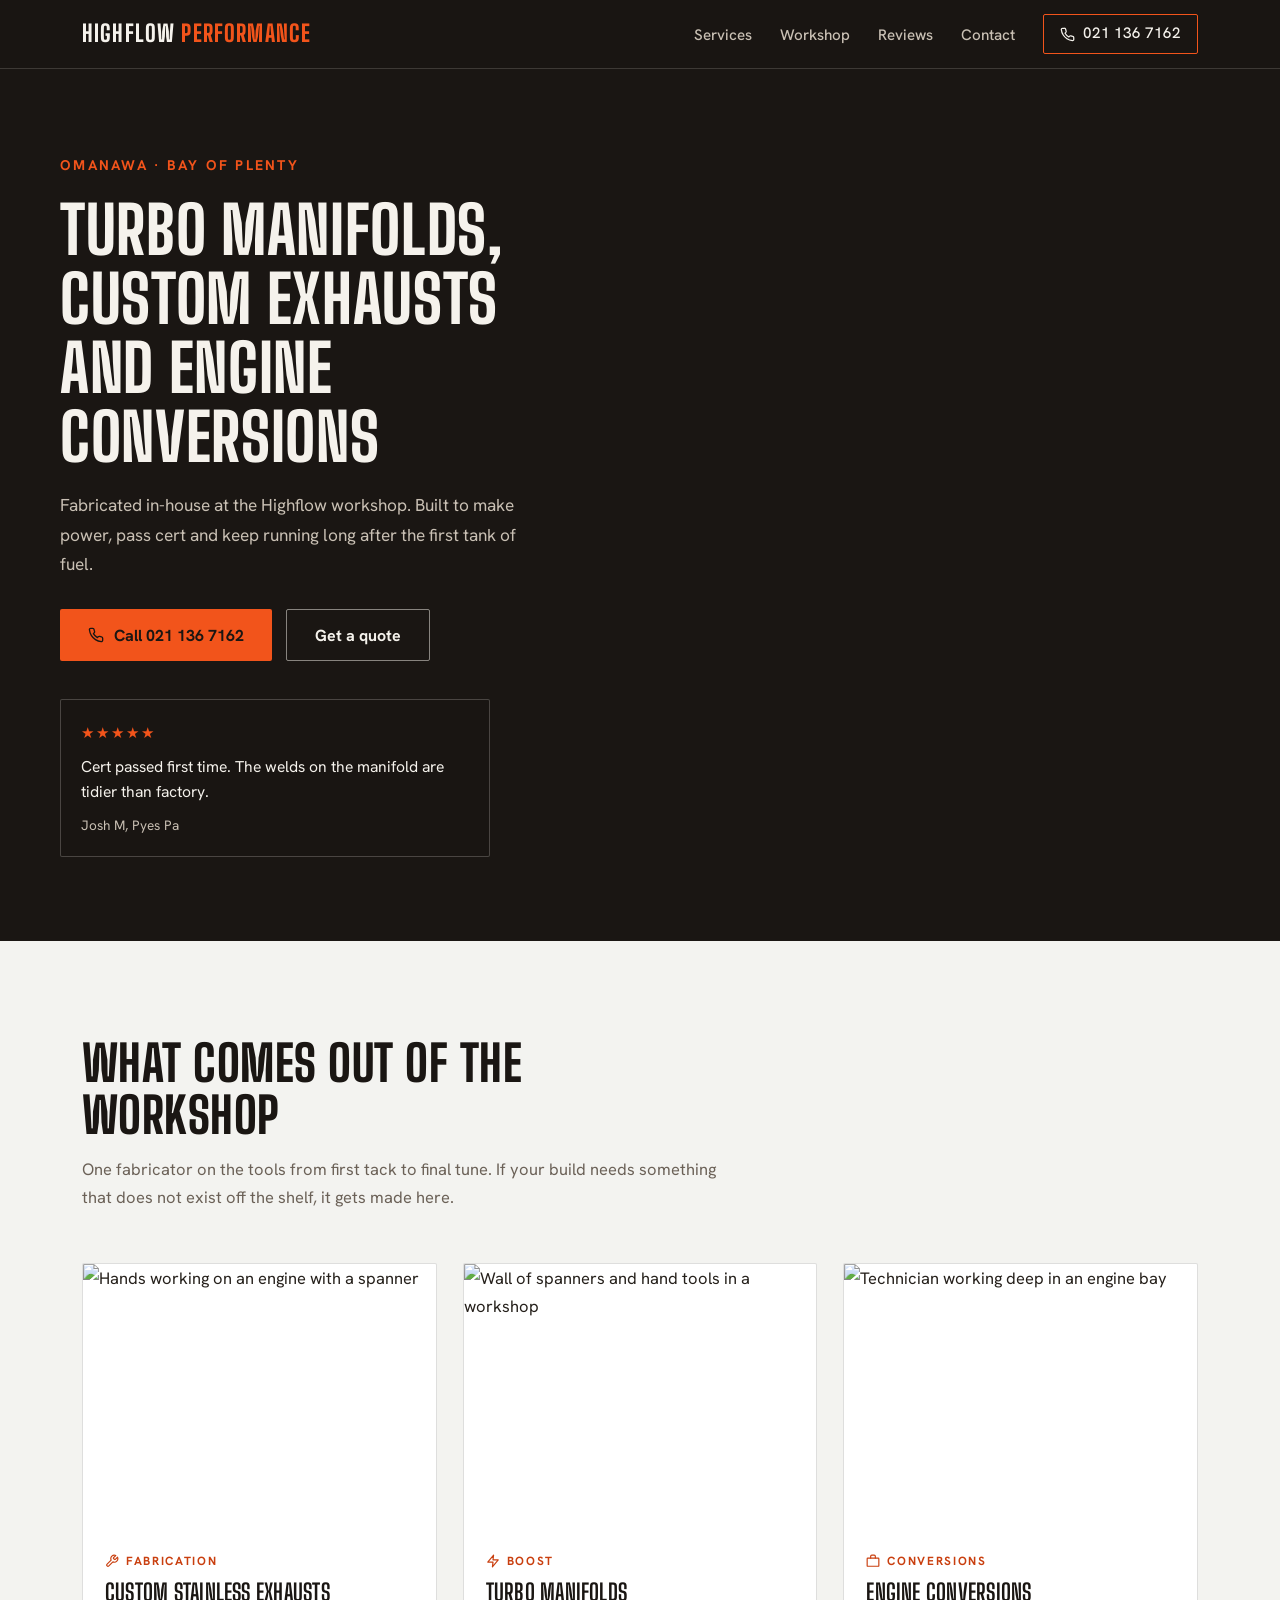
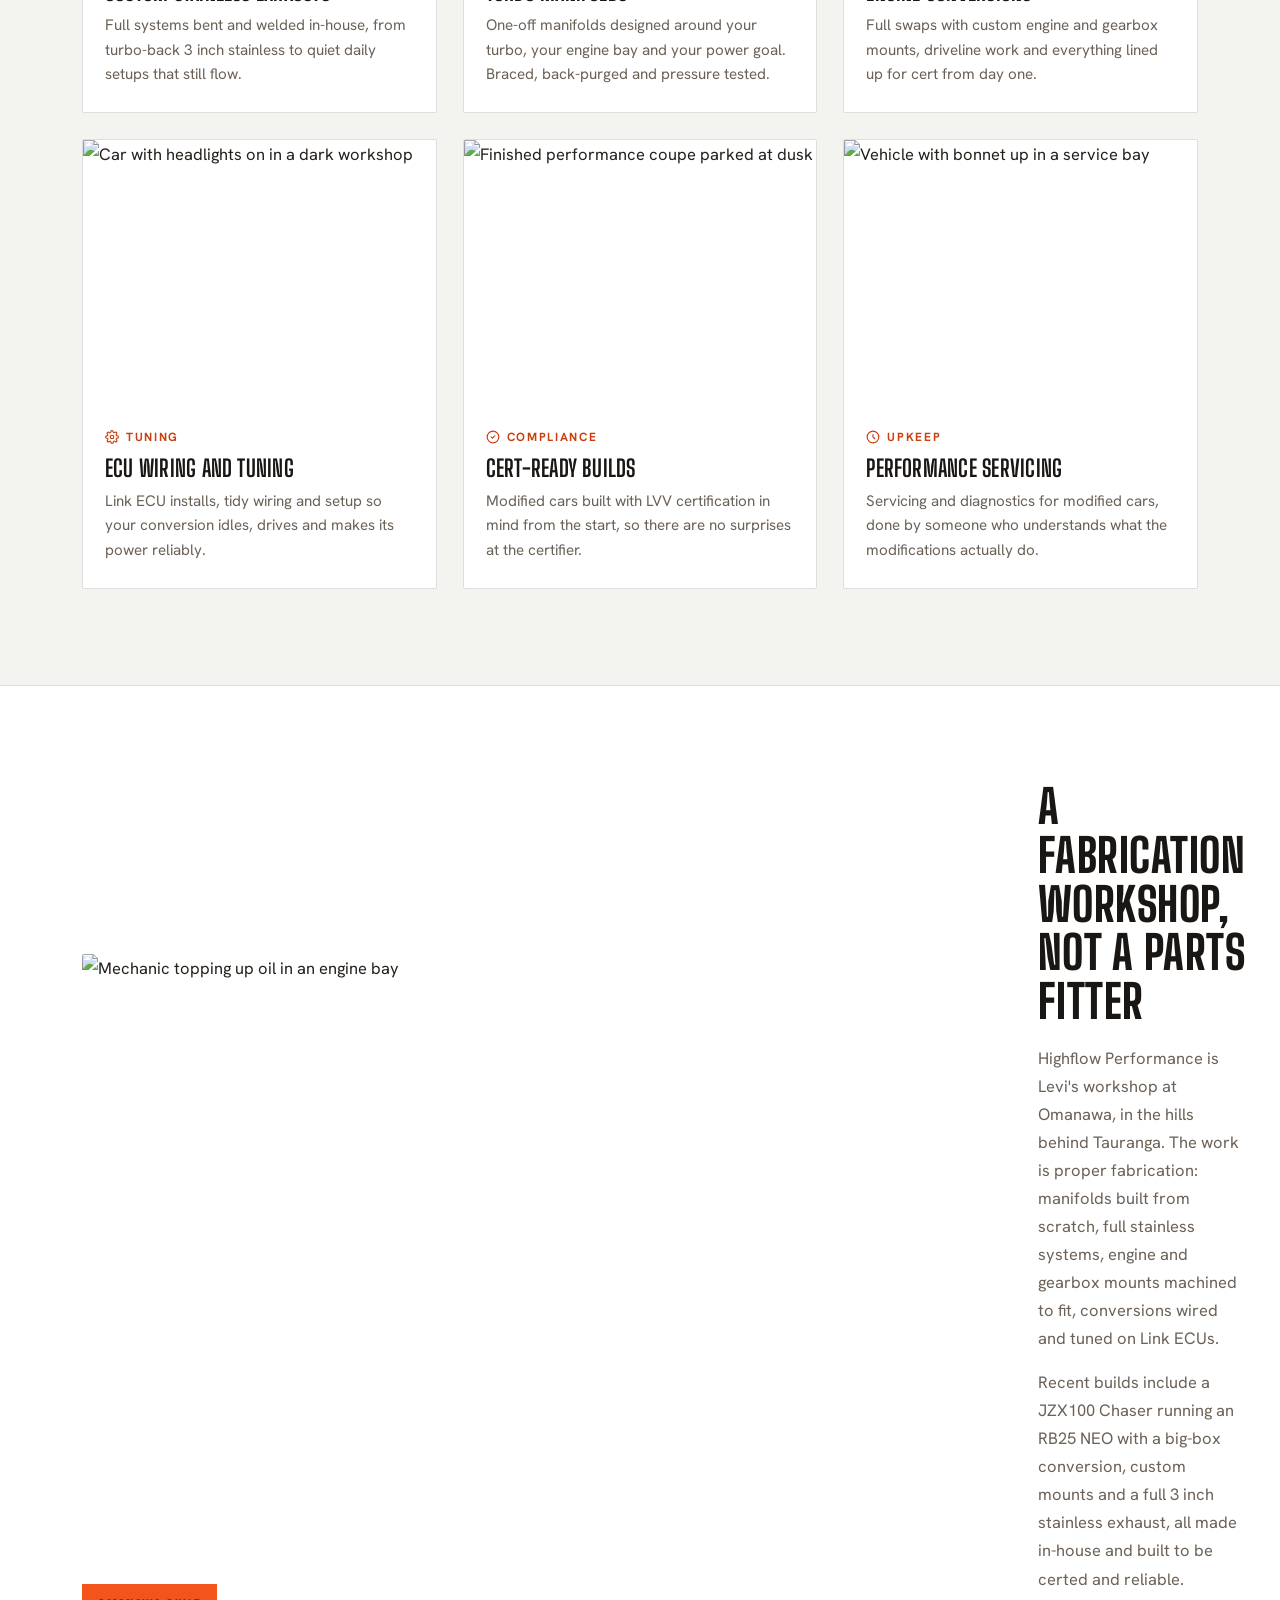
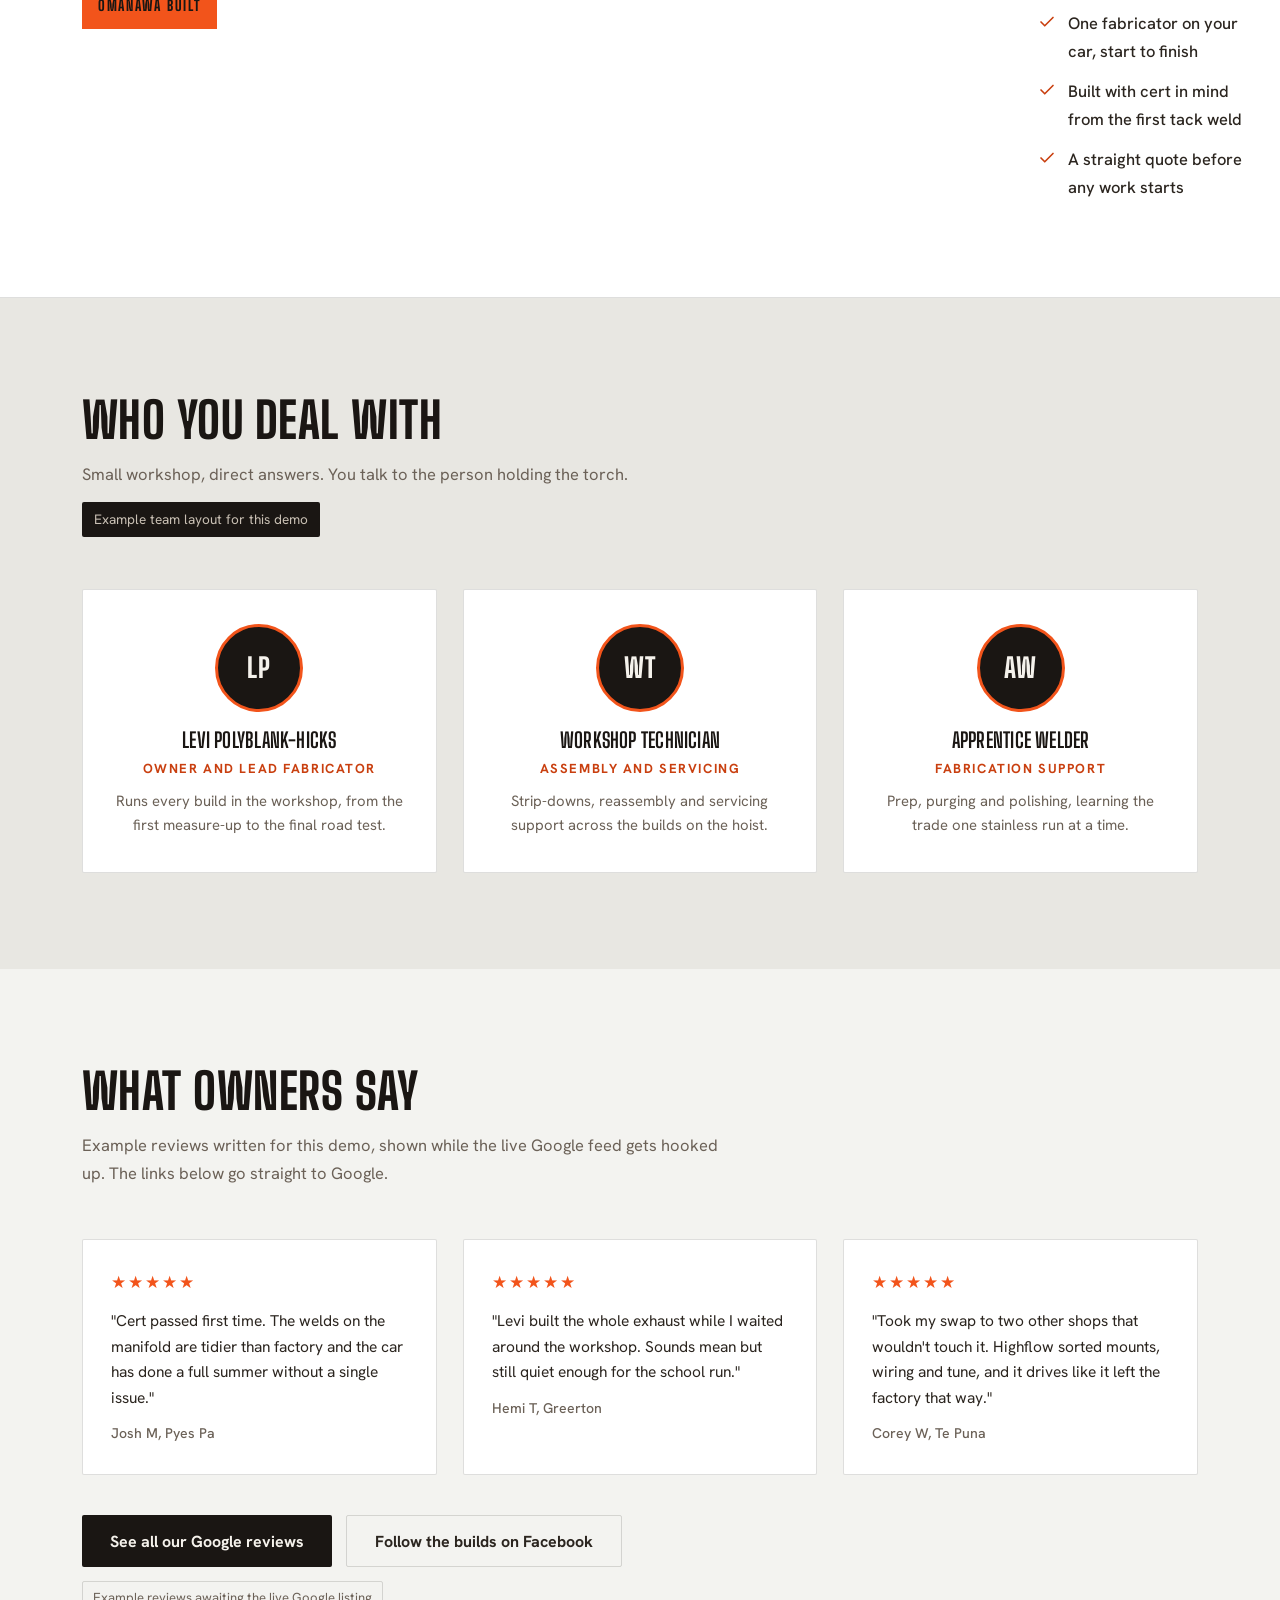
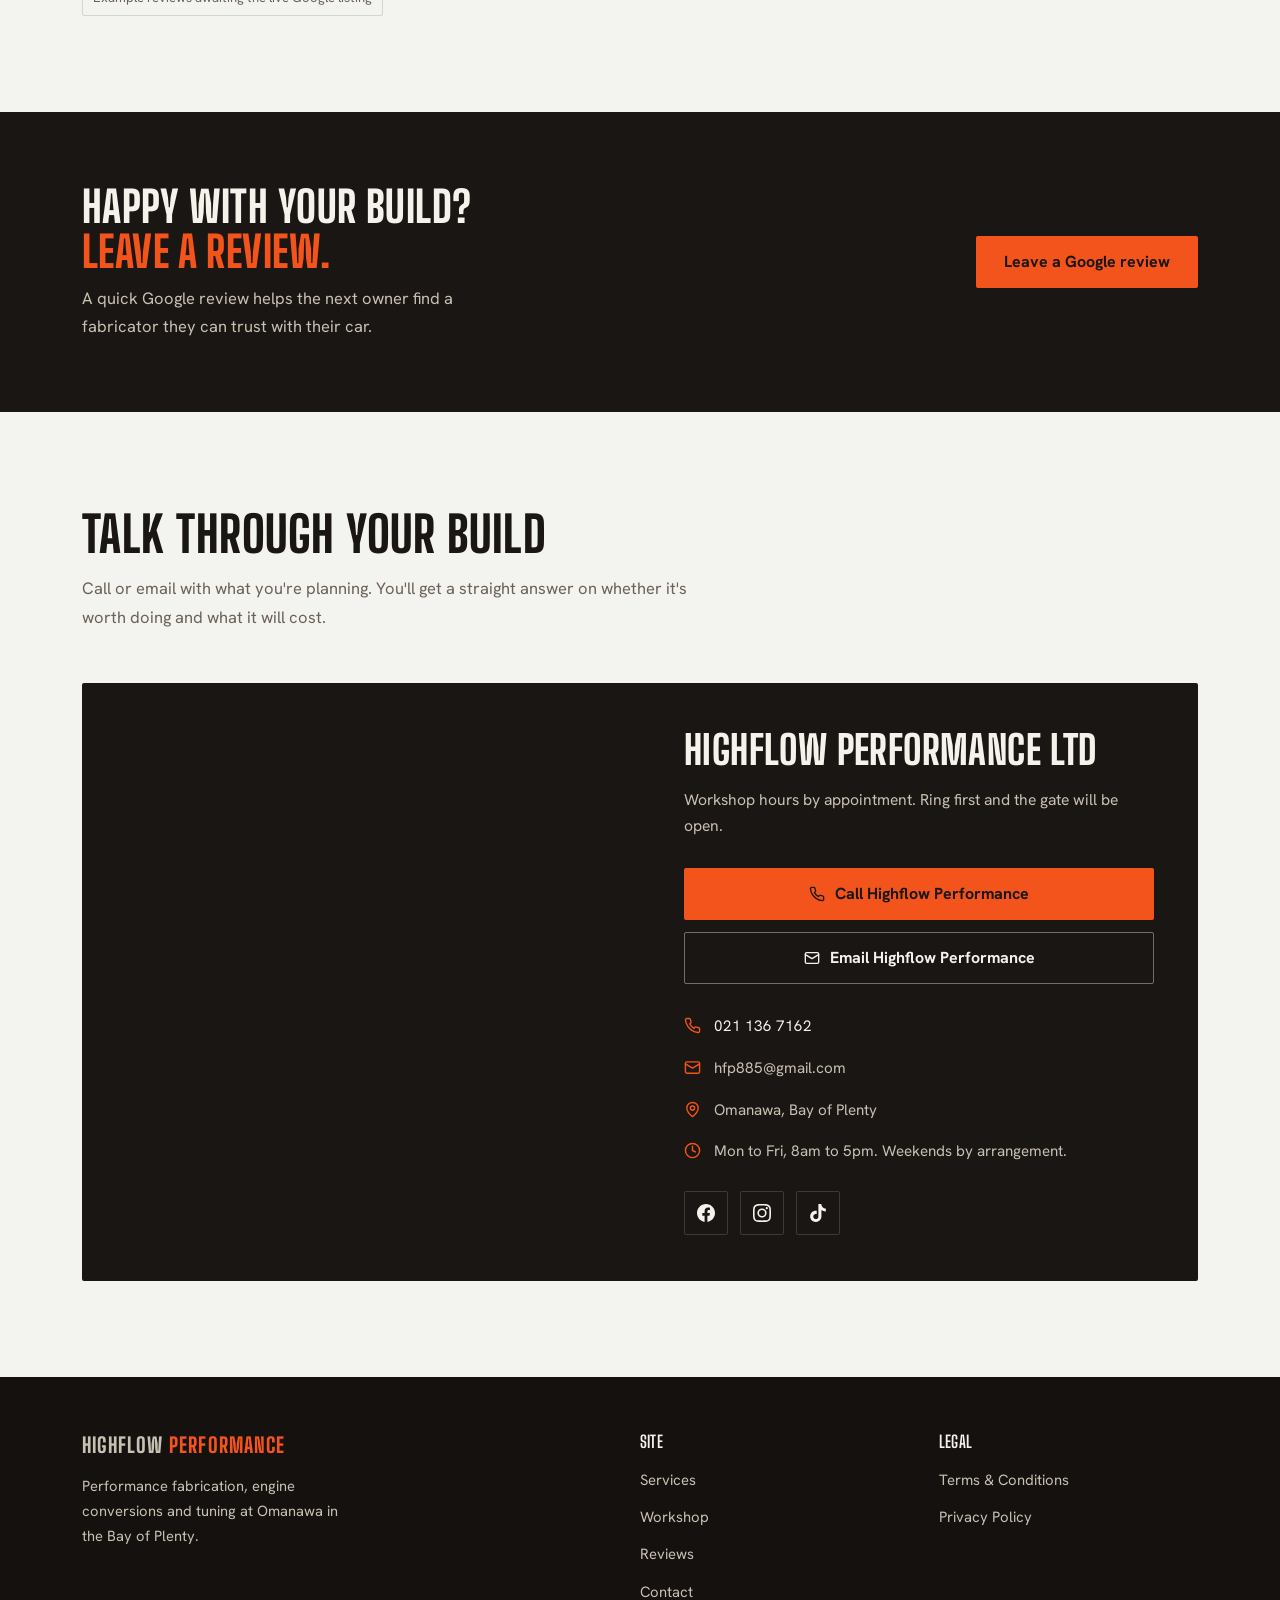
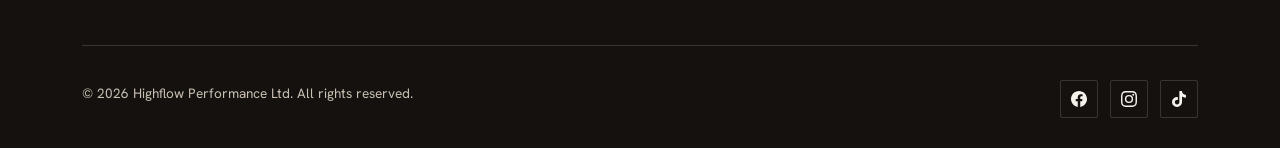
==== commit 14526fbe: "Polish: tighter hero headline, stronger nav and quote contrast" ====
--- a/index.html
+++ b/index.html
@@ -49,7 +49,7 @@
 @keyframes introPulse{from{opacity:0;transform:translateY(14px)}to{opacity:1;transform:none}}
 
 /* ---------- nav ---------- */
-header{position:fixed;top:0;left:0;right:0;z-index:100;background:rgba(26,22,19,.82);backdrop-filter:blur(12px);-webkit-backdrop-filter:blur(12px);border-bottom:1px solid var(--line-inv)}
+header{position:fixed;top:0;left:0;right:0;z-index:100;background:rgba(26,22,19,.93);backdrop-filter:blur(12px);-webkit-backdrop-filter:blur(12px);border-bottom:1px solid var(--line-inv)}
 .nav{display:flex;align-items:center;justify-content:space-between;height:68px;max-width:1160px;margin:0 auto;padding:0 22px}
 .logo{font-family:var(--font-display);font-weight:800;font-size:1.45rem;color:var(--text-inv);text-decoration:none;text-transform:uppercase;letter-spacing:.05em;line-height:1}
 .logo em{color:var(--accent);font-style:normal}
@@ -73,7 +73,7 @@
 .hero-slides::after{content:"";position:absolute;inset:0;background:linear-gradient(180deg,rgba(26,22,19,.62) 0%,rgba(26,22,19,.38) 45%,rgba(26,22,19,.88) 100%)}
 .hero-inner{position:relative;z-index:2;width:100%;padding:150px 0 84px}
 .hero-eyebrow{display:inline-block;color:var(--accent);font-weight:700;font-size:.88rem;letter-spacing:.16em;text-transform:uppercase;margin-bottom:18px;animation:rise .8s ease .25s both}
-.hero h1{color:var(--text-inv);font-size:clamp(2.7rem,7vw,4.8rem);font-weight:800;max-width:15ch;animation:rise .8s ease .4s both}
+.hero h1{color:var(--text-inv);font-size:clamp(2.6rem,6vw,4.1rem);font-weight:800;max-width:15ch;animation:rise .8s ease .4s both}
 .hero p{color:var(--text-inv-dim);max-width:46ch;margin:20px 0 30px;font-size:1.08rem;animation:rise .8s ease .55s both}
 .hero-ctas{display:flex;gap:14px;flex-wrap:wrap;animation:rise .8s ease .7s both}
 .btn{display:inline-flex;align-items:center;justify-content:center;gap:10px;min-height:52px;padding:0 28px;font-family:var(--font-body);font-weight:700;font-size:1rem;text-decoration:none;border-radius:var(--radius);border:none;cursor:pointer;transition:transform .2s ease,background .25s,color .25s;line-height:1.2}
@@ -82,7 +82,7 @@
 .btn-solid:hover{background:#ff6c33}
 .btn-ghost{border:1px solid rgba(245,242,236,.5);color:var(--text-inv)}
 .btn-ghost:hover{border-color:var(--text-inv);background:rgba(245,242,236,.08)}
-.hero-quote{margin-top:38px;max-width:430px;background:rgba(26,22,19,.45);backdrop-filter:blur(10px);-webkit-backdrop-filter:blur(10px);border:1px solid rgba(245,242,236,.22);border-radius:var(--radius);padding:18px 20px;animation:rise .8s ease .85s both}
+.hero-quote{margin-top:38px;max-width:430px;background:rgba(26,22,19,.66);backdrop-filter:blur(10px);-webkit-backdrop-filter:blur(10px);border:1px solid rgba(245,242,236,.22);border-radius:var(--radius);padding:18px 20px;animation:rise .8s ease .85s both}
 .hero-quote .stars{color:var(--accent);letter-spacing:2px;font-size:.95rem}
 .hero-quote blockquote{color:var(--text-inv);font-size:.98rem;line-height:1.55;margin:8px 0 6px;min-height:3.1em;transition:opacity .5s ease}
 .hero-quote cite{color:var(--text-inv-dim);font-style:normal;font-size:.85rem}
@@ -253,7 +253,7 @@
   </div>
   <div class="wrap hero-inner">
     <span class="hero-eyebrow">Omanawa · Bay of Plenty</span>
-    <h1>Turbo manifolds, custom exhausts and full engine conversions</h1>
+    <h1>Turbo manifolds, custom exhausts and engine conversions</h1>
     <p>Fabricated in-house at the Highflow workshop. Built to make power, pass cert and keep running long after the first tank of fuel.</p>
     <div class="hero-ctas">
       <a class="btn btn-solid" href="tel:+64211367162">
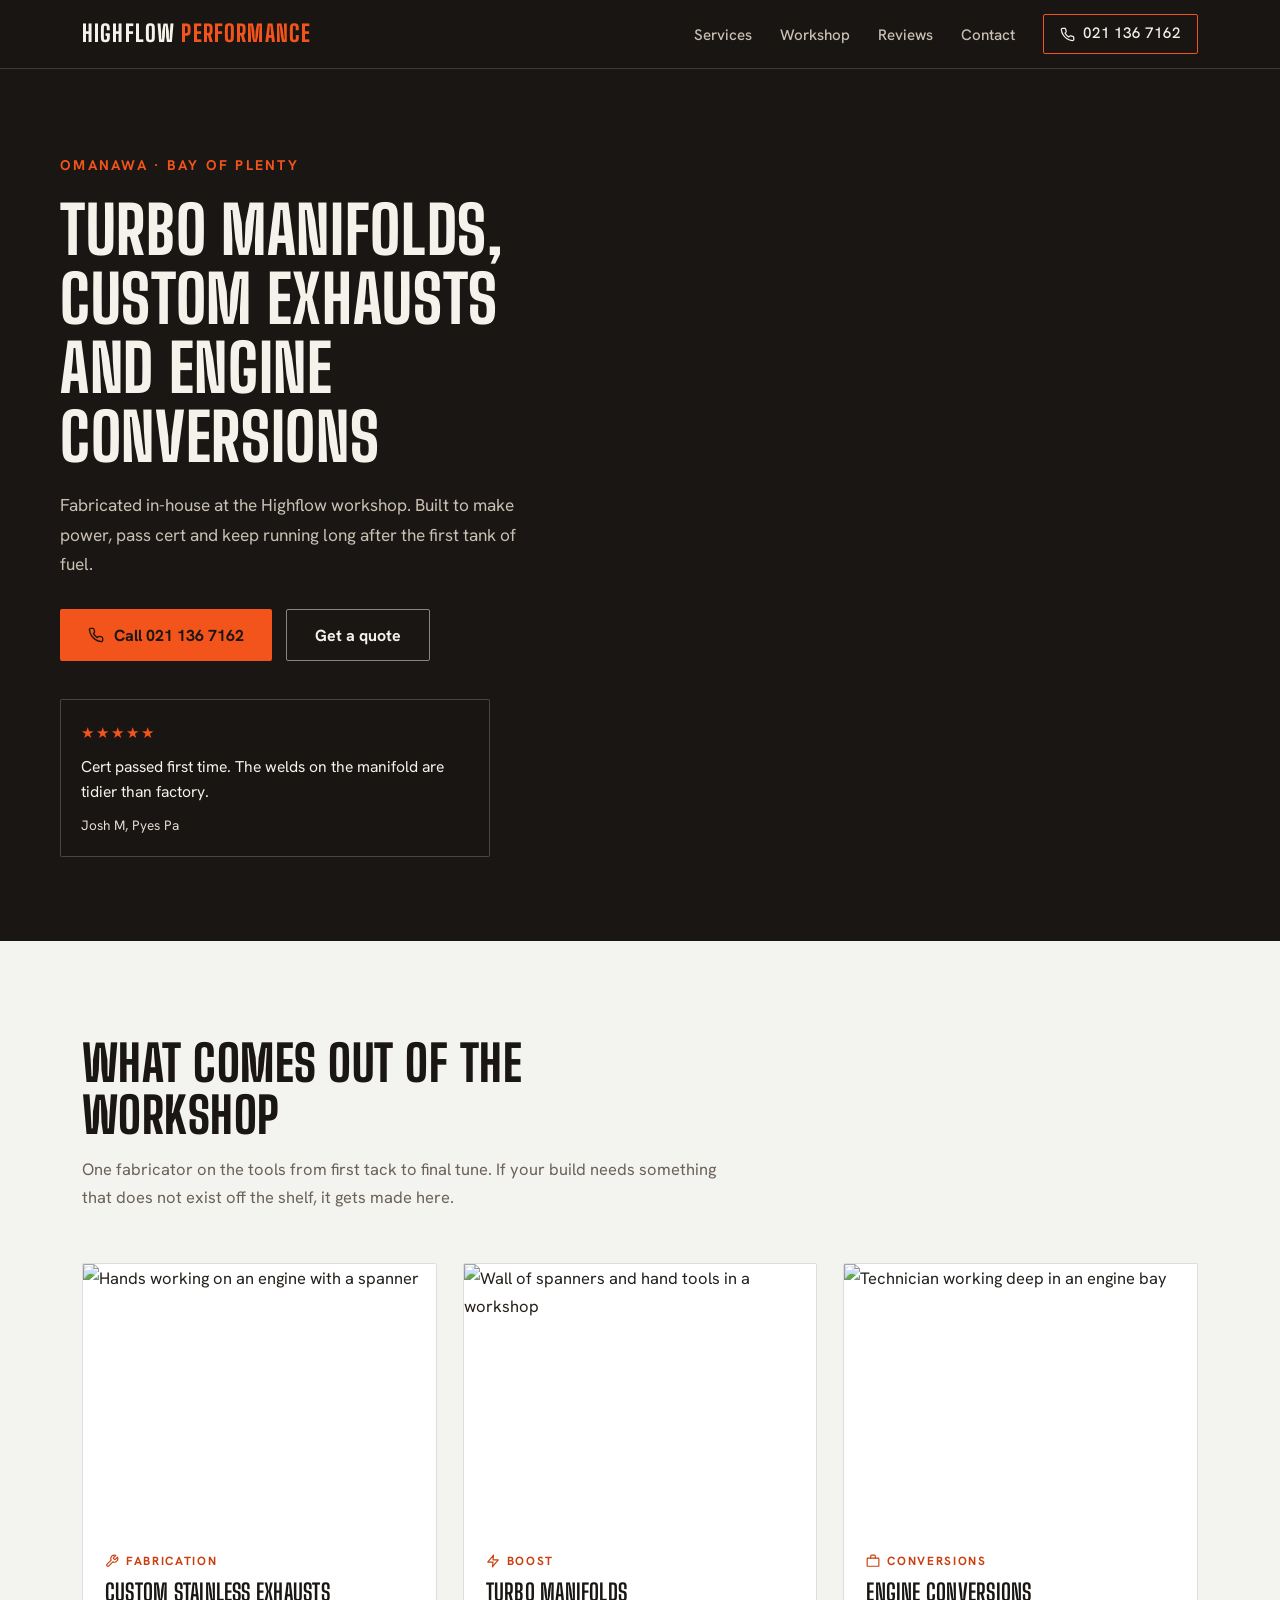
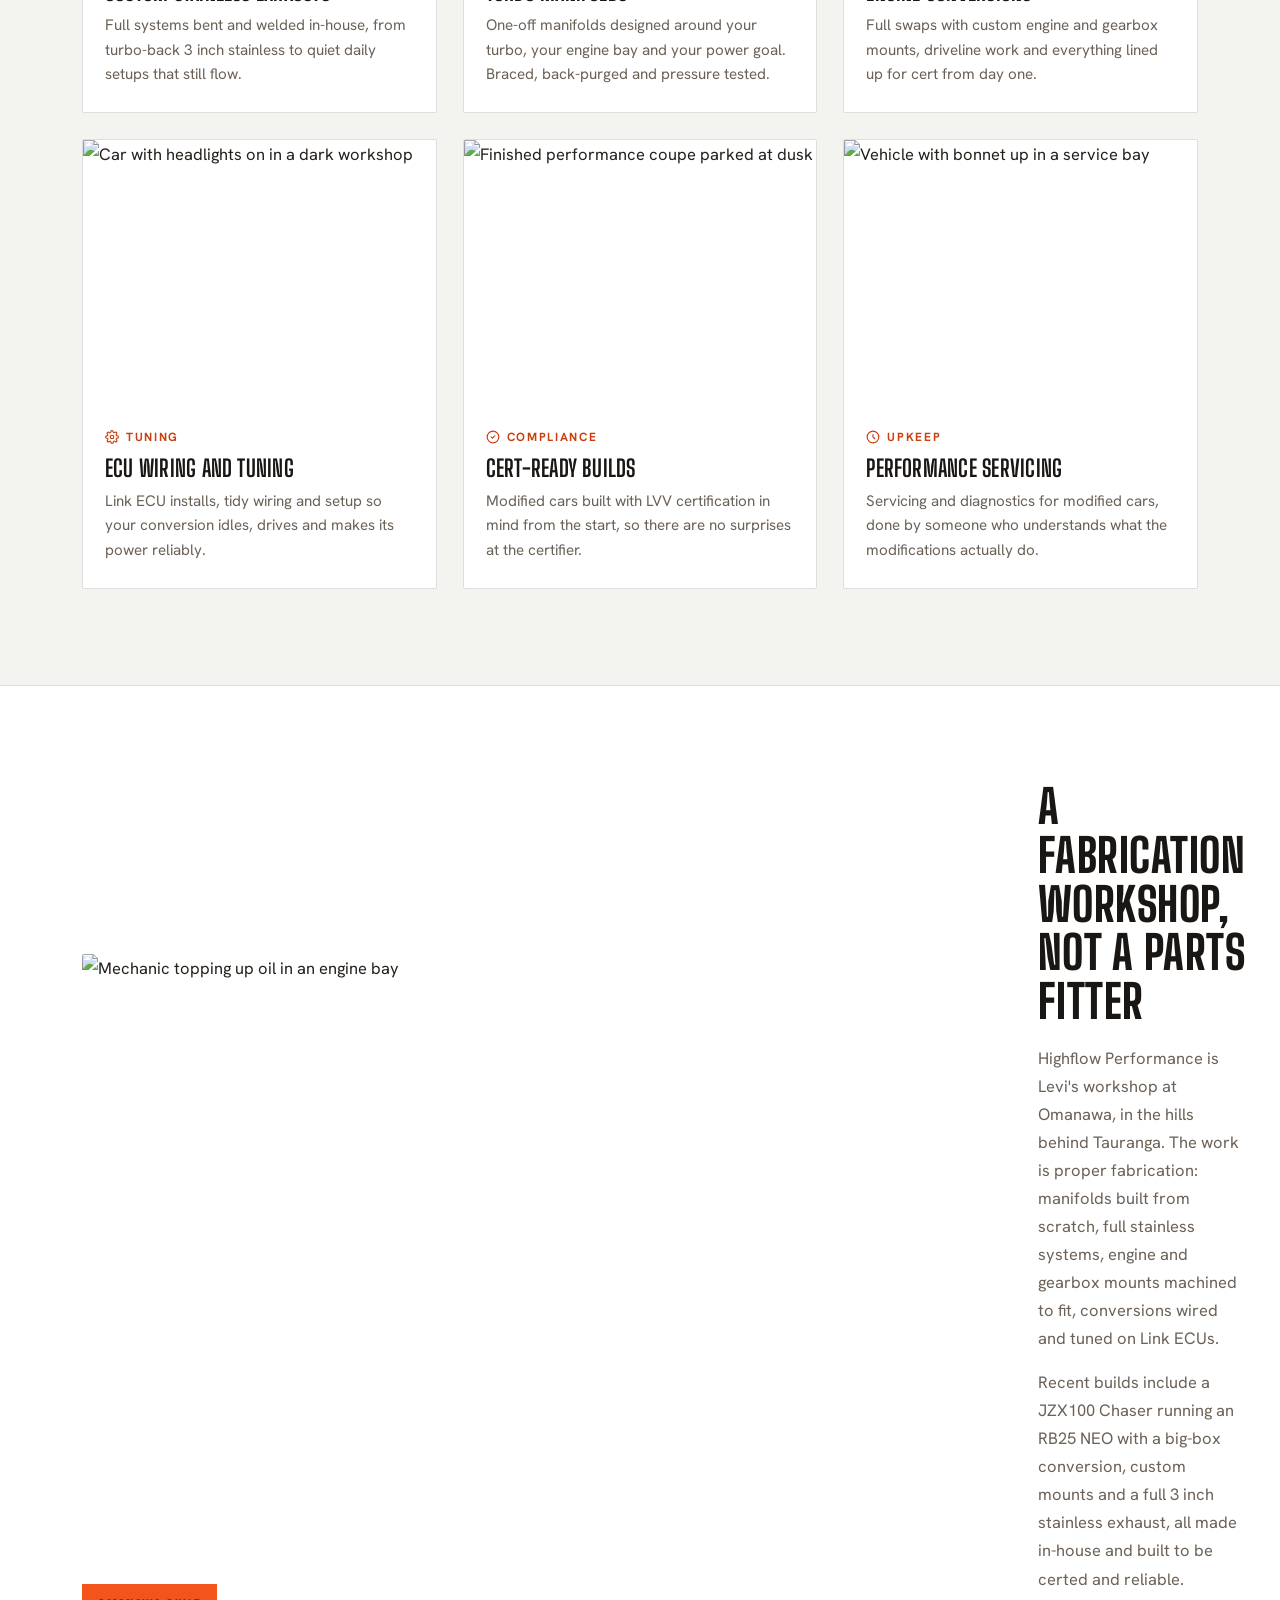
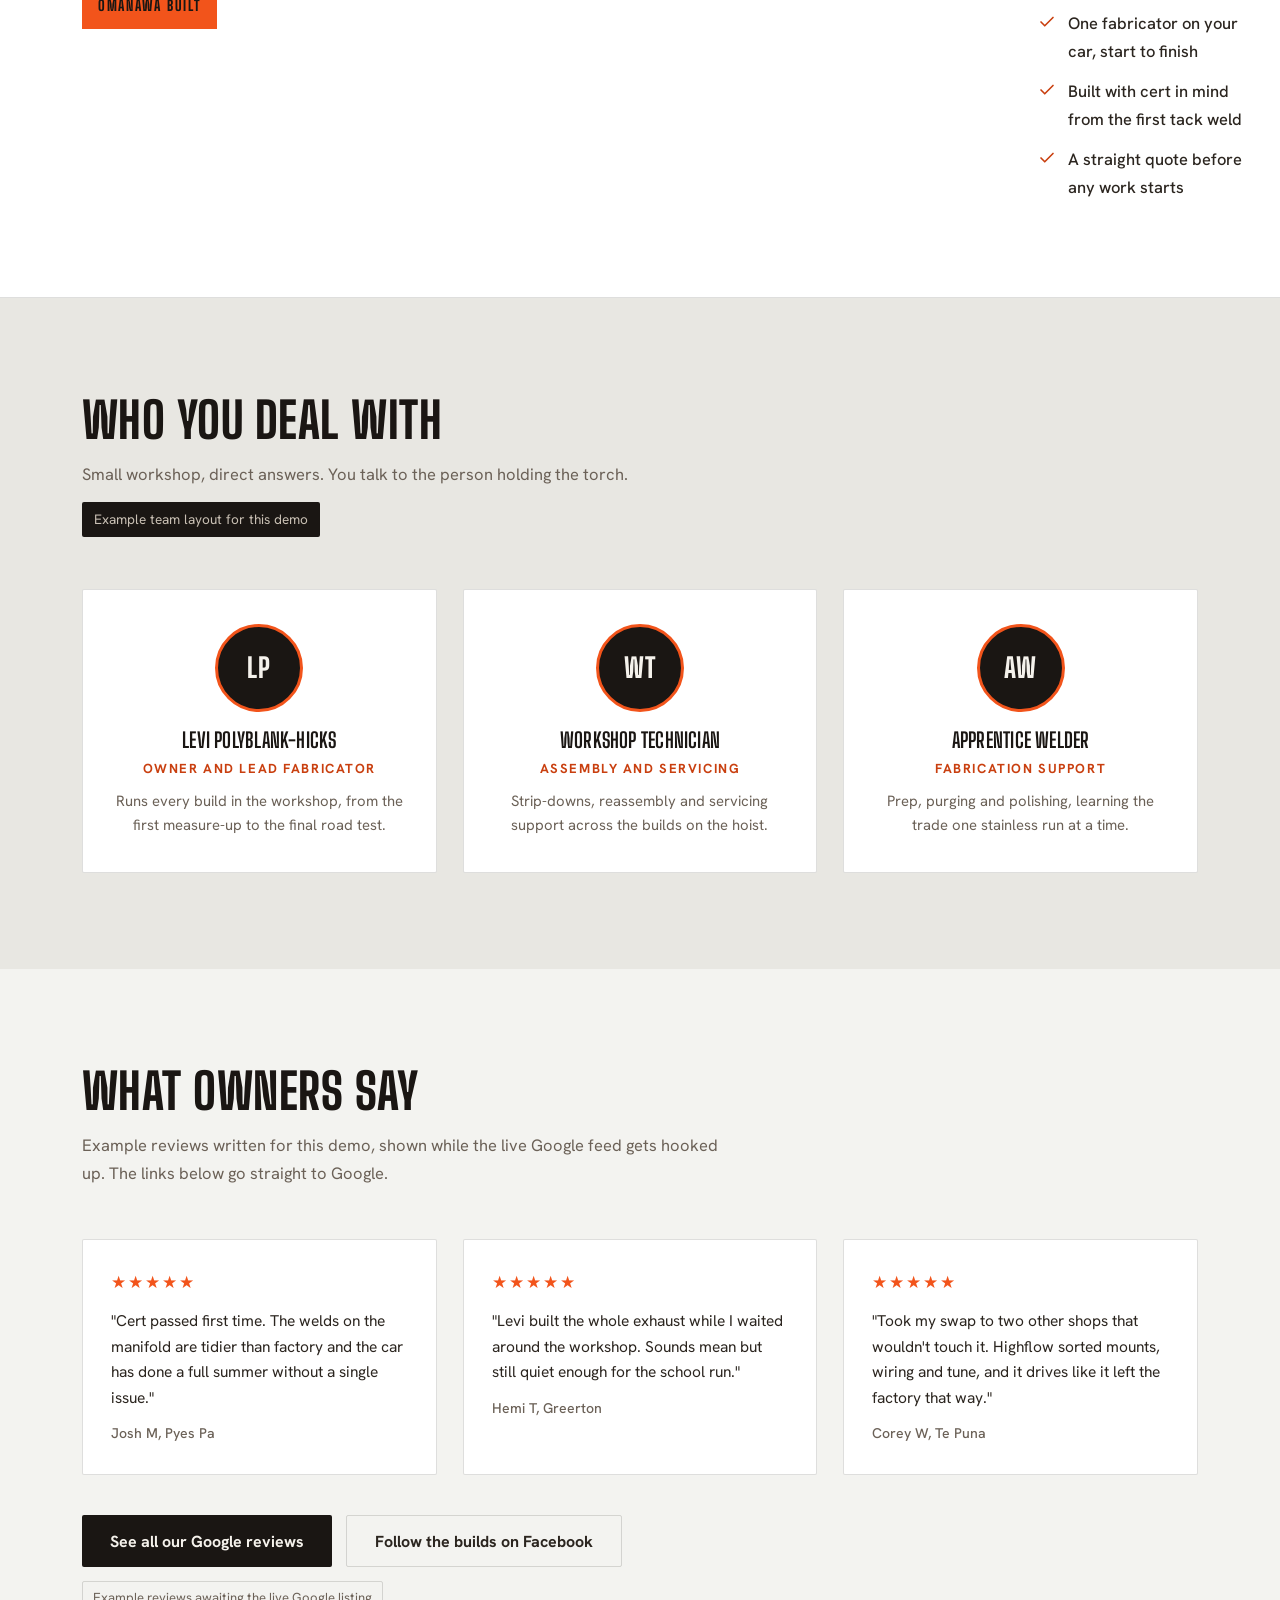
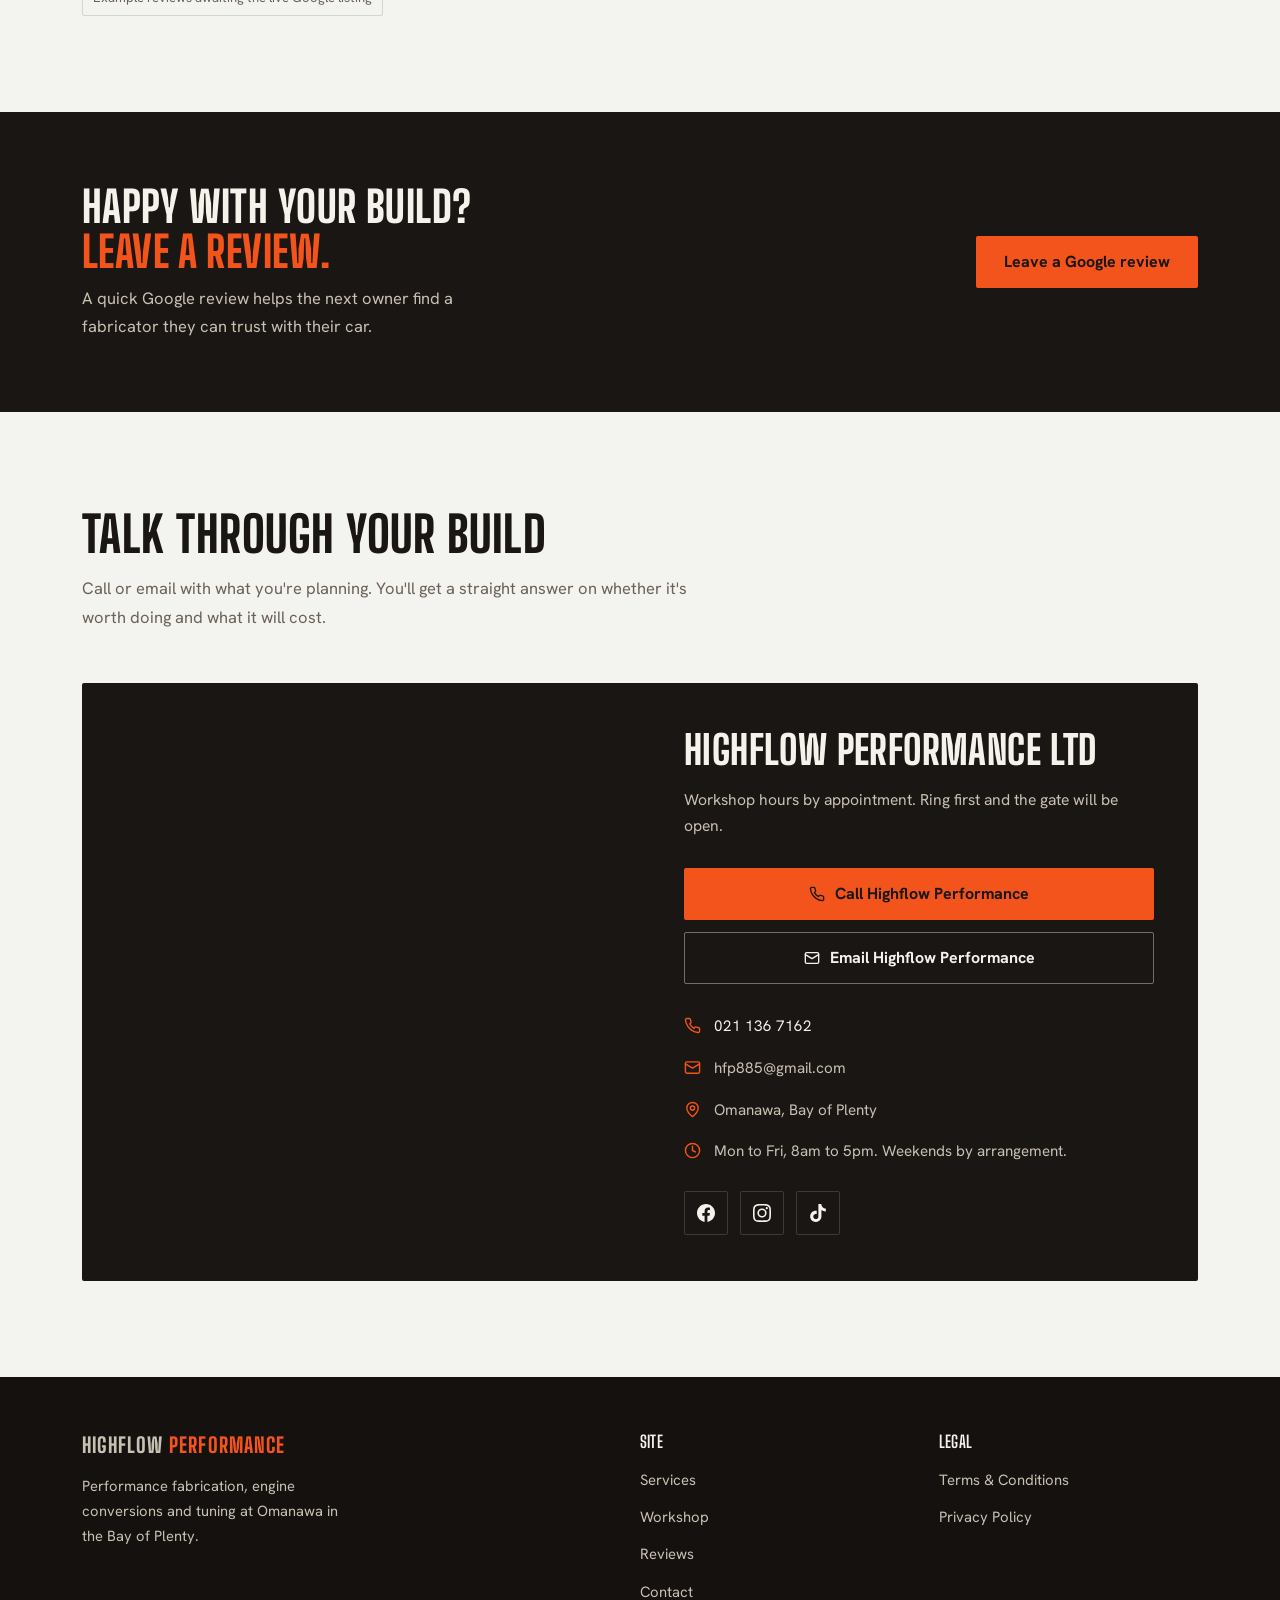
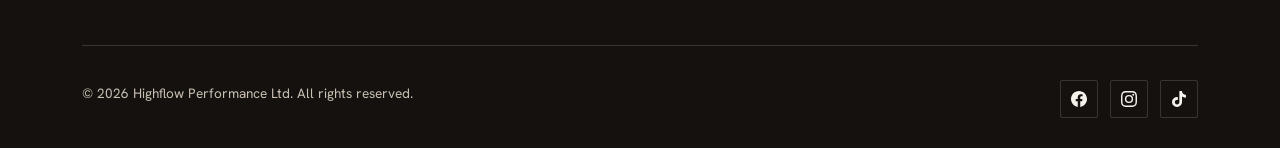
==== commit a4489b78: "Contrast: near-solid nav, darker quote card, brighter cite" ====
--- a/index.html
+++ b/index.html
@@ -49,7 +49,7 @@
 @keyframes introPulse{from{opacity:0;transform:translateY(14px)}to{opacity:1;transform:none}}
 
 /* ---------- nav ---------- */
-header{position:fixed;top:0;left:0;right:0;z-index:100;background:rgba(26,22,19,.93);backdrop-filter:blur(12px);-webkit-backdrop-filter:blur(12px);border-bottom:1px solid var(--line-inv)}
+header{position:fixed;top:0;left:0;right:0;z-index:100;background:rgba(26,22,19,.97);backdrop-filter:blur(12px);-webkit-backdrop-filter:blur(12px);border-bottom:1px solid var(--line-inv)}
 .nav{display:flex;align-items:center;justify-content:space-between;height:68px;max-width:1160px;margin:0 auto;padding:0 22px}
 .logo{font-family:var(--font-display);font-weight:800;font-size:1.45rem;color:var(--text-inv);text-decoration:none;text-transform:uppercase;letter-spacing:.05em;line-height:1}
 .logo em{color:var(--accent);font-style:normal}
@@ -82,10 +82,10 @@
 .btn-solid:hover{background:#ff6c33}
 .btn-ghost{border:1px solid rgba(245,242,236,.5);color:var(--text-inv)}
 .btn-ghost:hover{border-color:var(--text-inv);background:rgba(245,242,236,.08)}
-.hero-quote{margin-top:38px;max-width:430px;background:rgba(26,22,19,.66);backdrop-filter:blur(10px);-webkit-backdrop-filter:blur(10px);border:1px solid rgba(245,242,236,.22);border-radius:var(--radius);padding:18px 20px;animation:rise .8s ease .85s both}
+.hero-quote{margin-top:38px;max-width:430px;background:rgba(26,22,19,.78);backdrop-filter:blur(10px);-webkit-backdrop-filter:blur(10px);border:1px solid rgba(245,242,236,.22);border-radius:var(--radius);padding:18px 20px;animation:rise .8s ease .85s both}
 .hero-quote .stars{color:var(--accent);letter-spacing:2px;font-size:.95rem}
 .hero-quote blockquote{color:var(--text-inv);font-size:.98rem;line-height:1.55;margin:8px 0 6px;min-height:3.1em;transition:opacity .5s ease}
-.hero-quote cite{color:var(--text-inv-dim);font-style:normal;font-size:.85rem}
+.hero-quote cite{color:#e3ddd2;font-style:normal;font-size:.85rem}
 @keyframes rise{from{opacity:0;transform:translateY(22px)}to{opacity:1;transform:none}}
 
 /* ---------- sections ---------- */
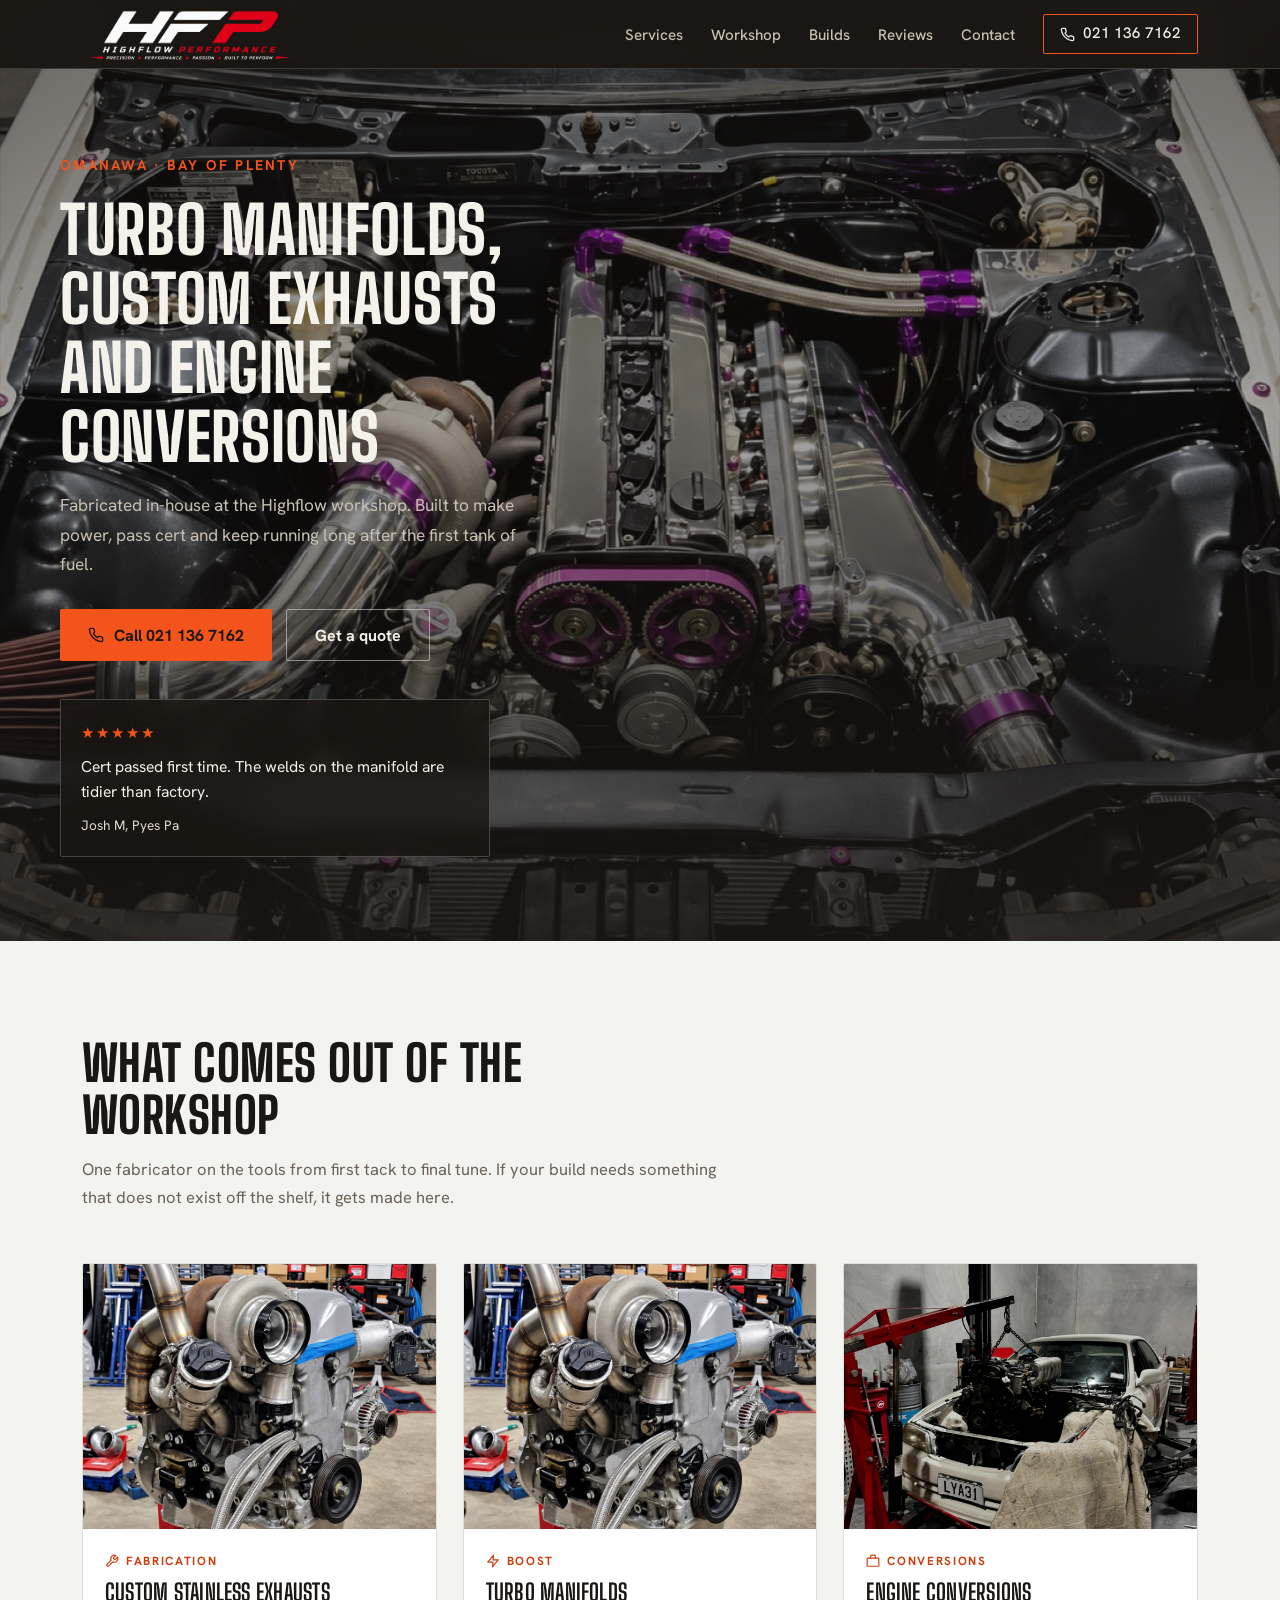
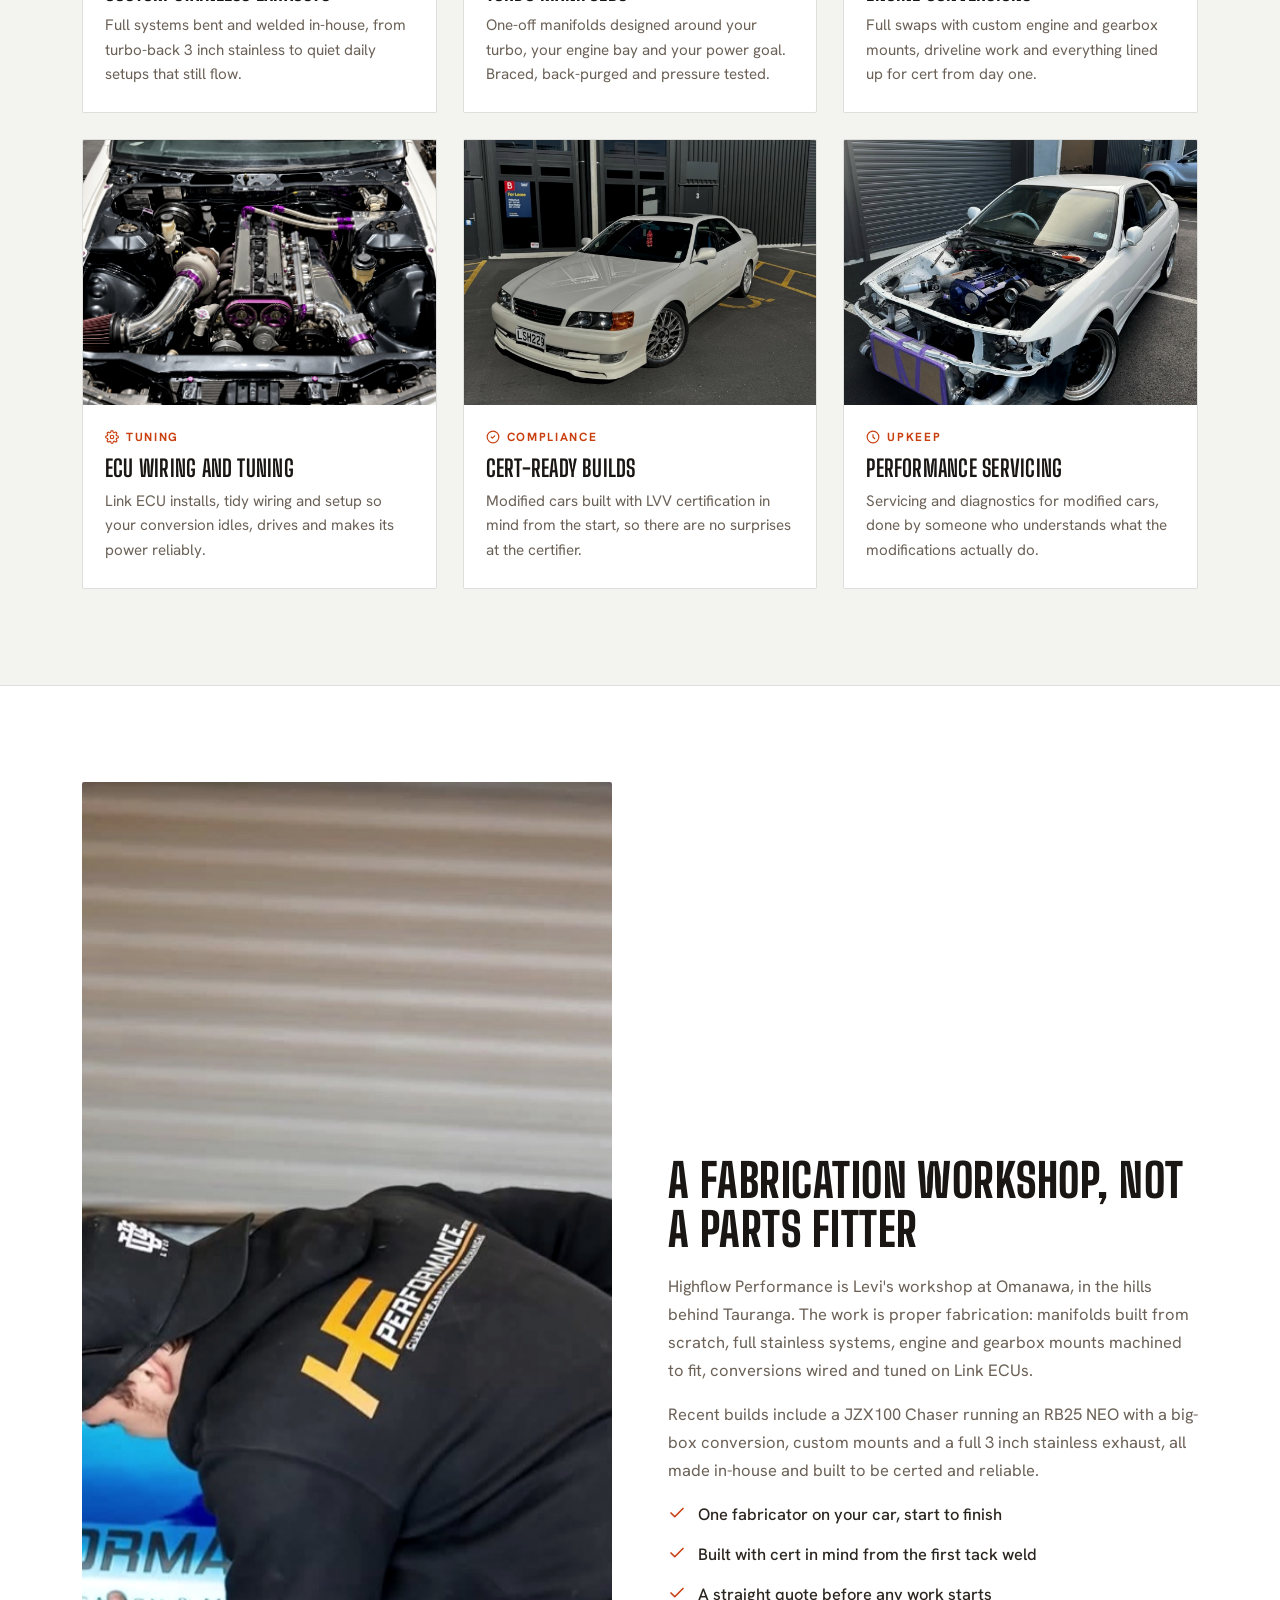
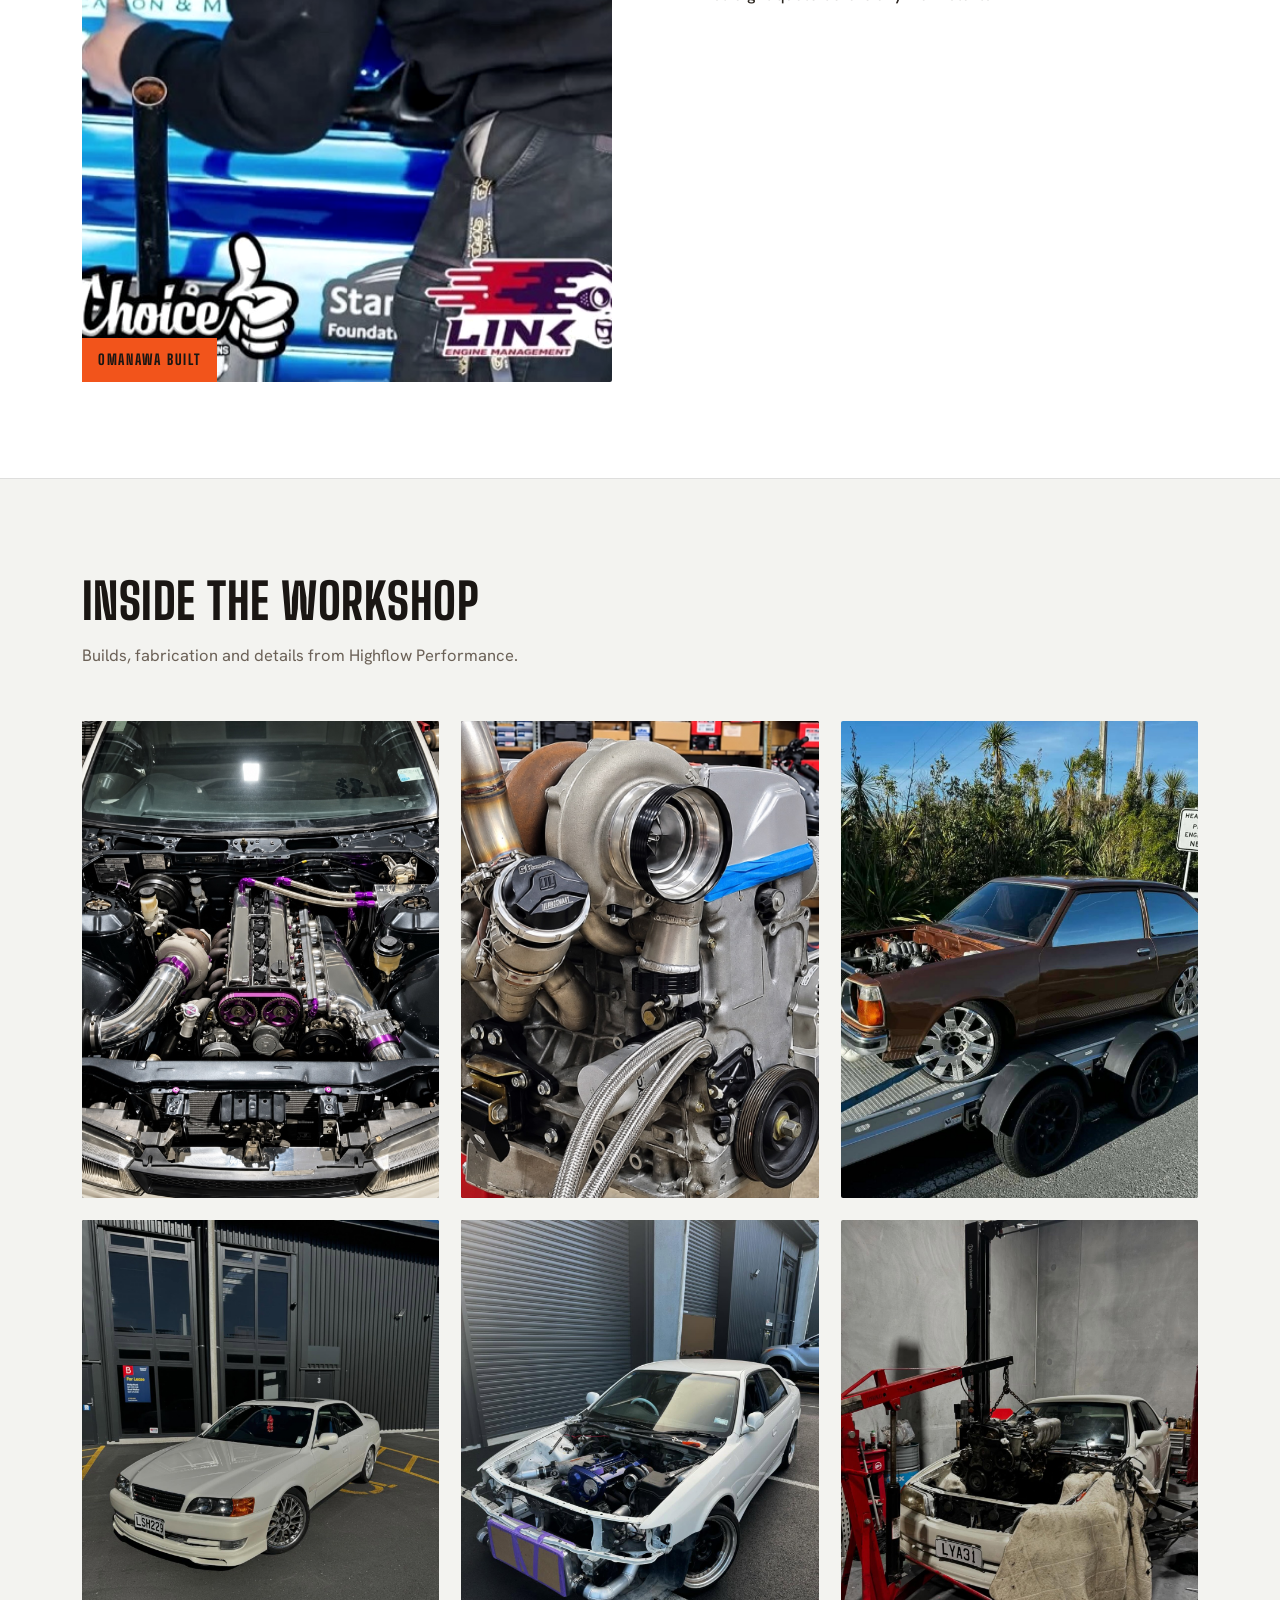
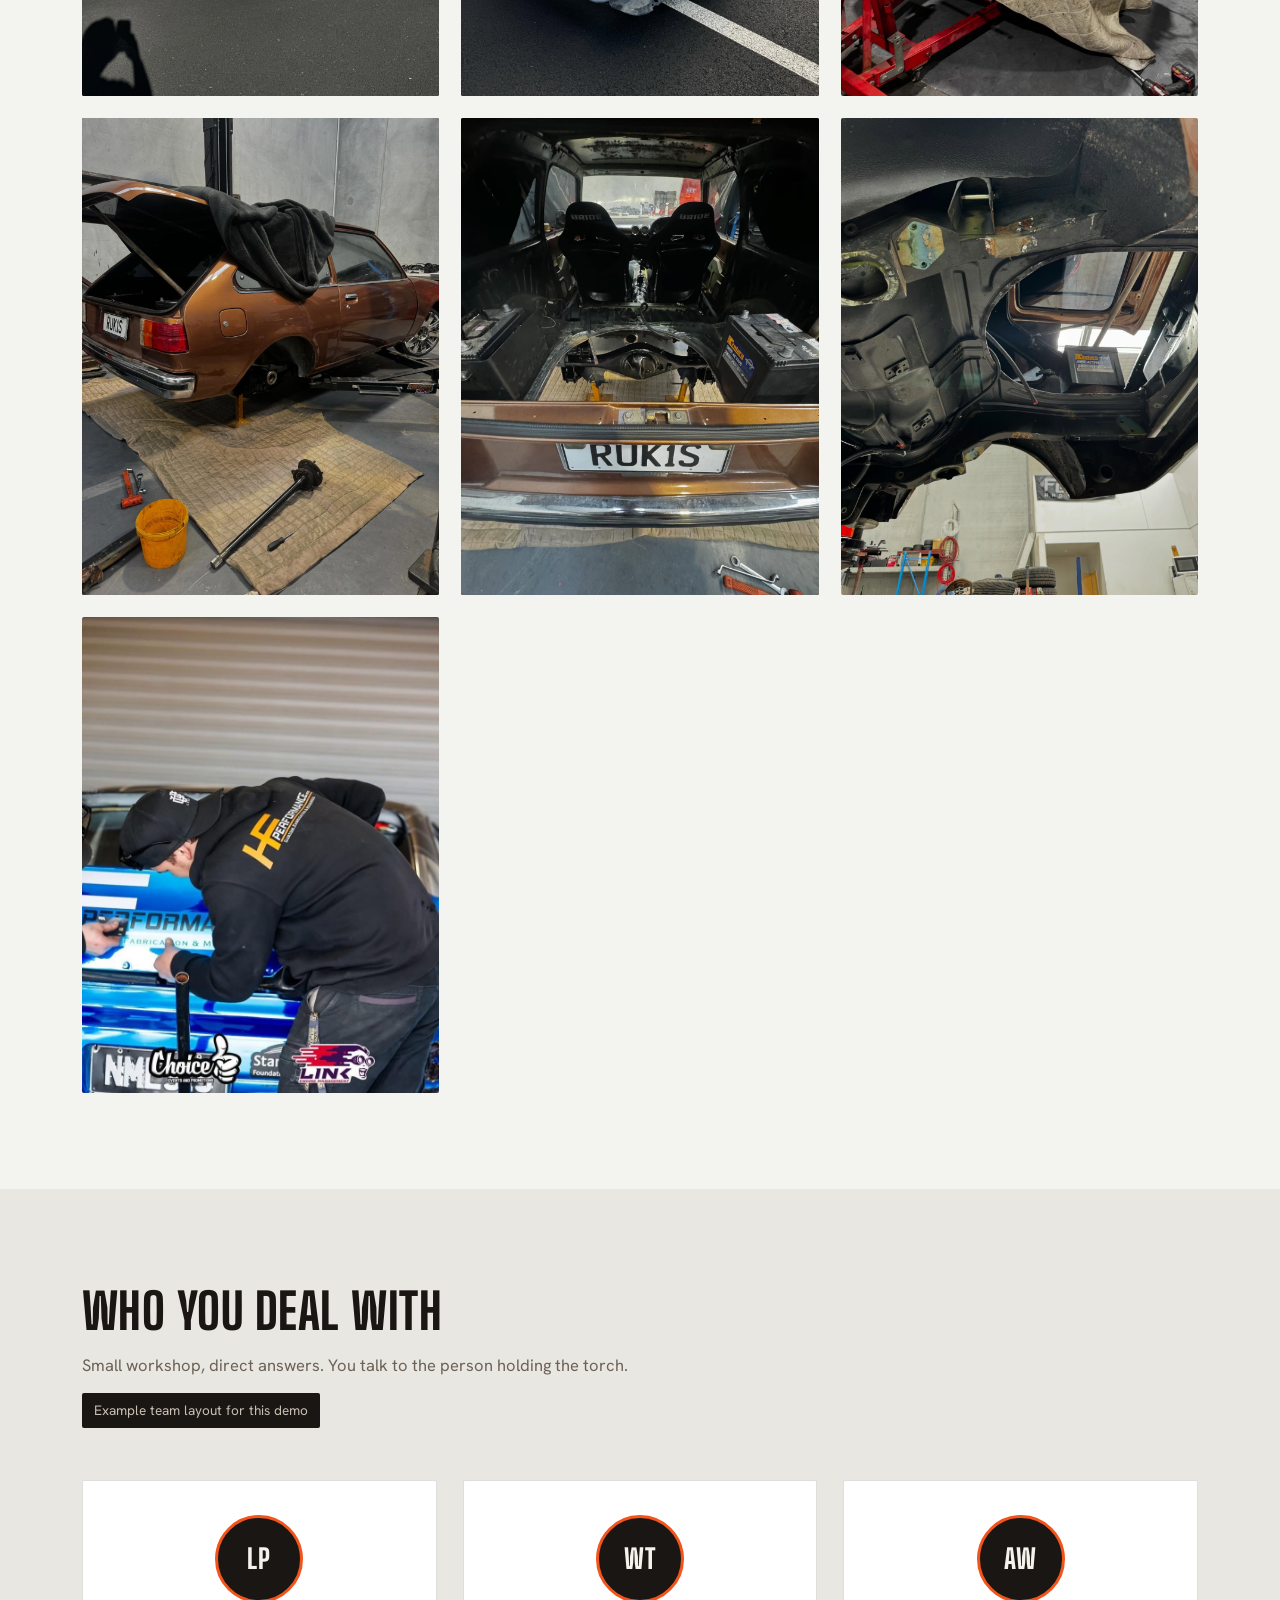
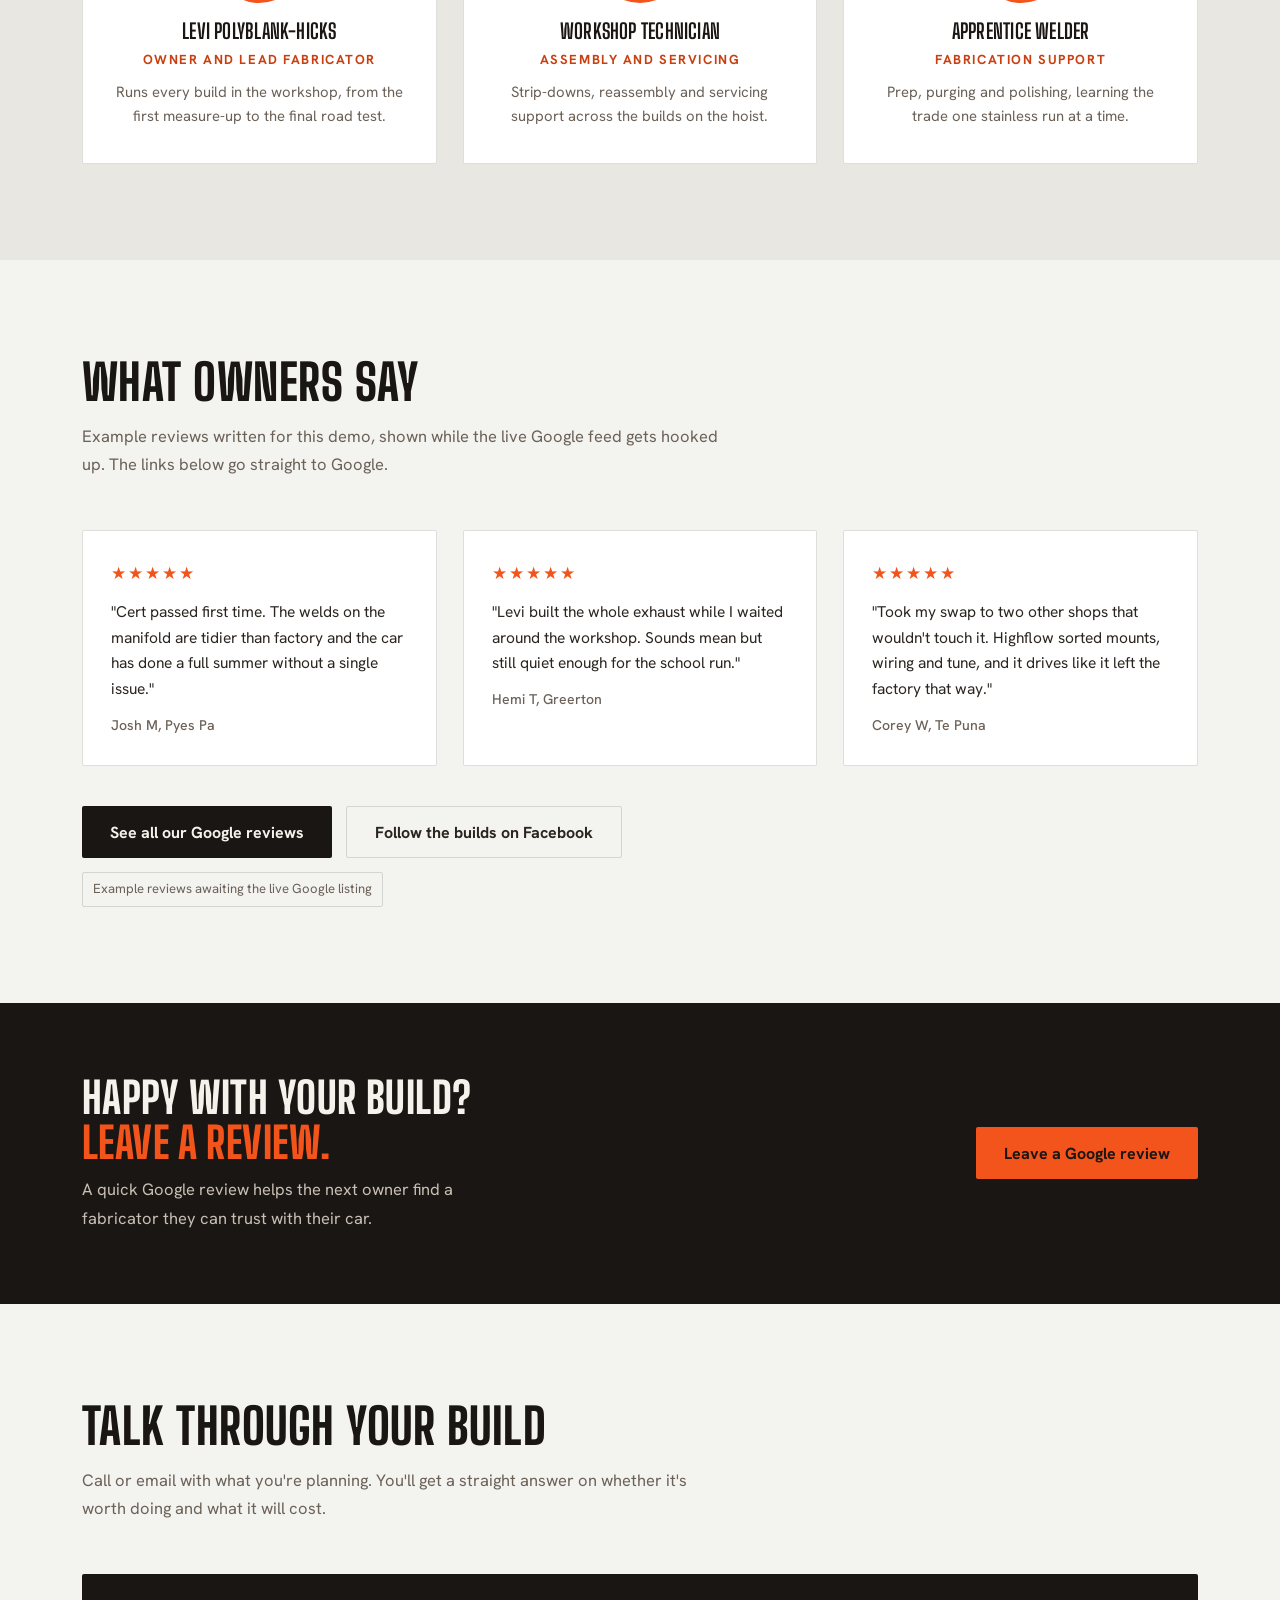
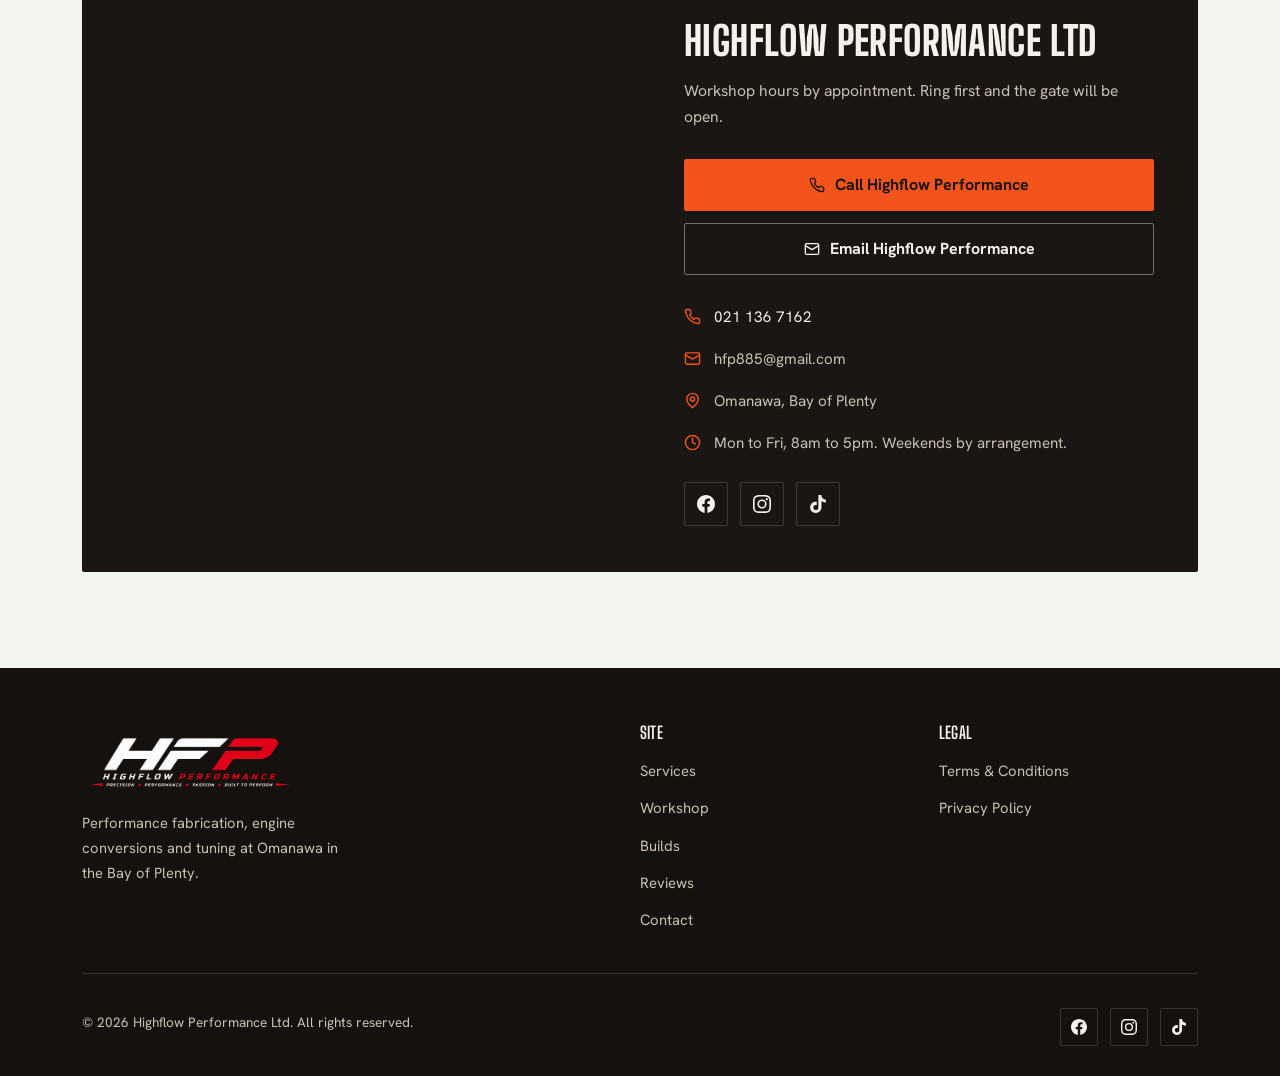
==== commit ab02b253: "Replace stock imagery with Highflow photos and add build gallery" ====
--- a/index.html
+++ b/index.html
@@ -8,7 +8,7 @@
 <meta property="og:title" content="Highflow Performance Ltd | Performance Fabrication &amp; Tuning, Omanawa">
 <meta property="og:description" content="Custom stainless exhausts, turbo manifolds, engine conversions and Link ECU tuning, built in-house in the Bay of Plenty.">
 <meta property="og:type" content="website">
-<meta property="og:image" content="https://images.unsplash.com/photo-1504328345606-18bbc8c9d7d1?w=1200&q=70&fm=jpg">
+<meta property="og:image" content="https://highflow-performance-ltd-demo.vercel.app/images/workshop-9.jpg">
 <link rel="icon" href="data:image/svg+xml,%3Csvg xmlns='http://www.w3.org/2000/svg' viewBox='0 0 64 64'%3E%3Crect width='64' height='64' fill='%23f2541b'/%3E%3Ctext x='32' y='46' font-family='Arial Black, sans-serif' font-size='40' font-weight='900' fill='%231a1613' text-anchor='middle'%3EH%3C/text%3E%3C/svg%3E">
 <link rel="preconnect" href="https://fonts.googleapis.com">
 <link rel="preconnect" href="https://fonts.gstatic.com" crossorigin>
@@ -211,18 +211,24 @@
   html{scroll-behavior:auto}
   .reveal{opacity:1;transform:none}
 }
+.logo img{width:220px;height:auto;max-height:74px;object-fit:contain}
+.build-gallery{display:grid;grid-template-columns:repeat(3,minmax(0,1fr));gap:22px}
+.build-gallery figure{margin:0;overflow:hidden;border-radius:var(--radius);background:var(--ink)}
+.build-gallery img{width:100%;aspect-ratio:3/4;object-fit:cover}
+@media(max-width:900px){.build-gallery{grid-template-columns:repeat(2,minmax(0,1fr))}}
+@media(max-width:560px){.build-gallery{grid-template-columns:1fr}.logo img{width:180px}}
 </style>
 </head>
 <body>
 
-<div id="intro" aria-hidden="true"><span>HIGHFLOW <em>PERFORMANCE</em></span></div>
+<div id="intro" aria-hidden="true"><span><img src="images/highflow-logo.png" alt="Highflow Performance" width="240" height="80"></span></div>
 
 <header>
   <nav class="nav" aria-label="Main">
-    <a class="logo" href="#top">HIGHFLOW <em>PERFORMANCE</em></a>
+    <a class="logo" href="#top"><img src="images/highflow-logo.png" alt="Highflow Performance" width="240" height="80"></a>
     <ul class="nav-links">
       <li><a href="#services">Services</a></li>
-      <li><a href="#about">Workshop</a></li>
+      <li><a href="#about">Workshop</a></li><li><a href="#builds">Builds</a></li>
       <li><a href="#reviews">Reviews</a></li>
       <li><a href="#contact">Contact</a></li>
       <li><a class="nav-phone" href="tel:+64211367162">
@@ -236,6 +242,7 @@
   <div class="m-menu" id="mmenu">
     <a href="#services">Services</a>
     <a href="#about">Workshop</a>
+    <a href="#builds">Builds</a>
     <a href="#reviews">Reviews</a>
     <a href="#contact">Contact</a>
     <a class="m-call" href="tel:+64211367162">Call 021 136 7162</a>
@@ -247,9 +254,9 @@
 <!-- HERO -->
 <section class="hero" aria-label="Highflow Performance">
   <div class="hero-slides" aria-hidden="true">
-    <div class="hero-slide on" style="background-image:url('https://images.unsplash.com/photo-1504328345606-18bbc8c9d7d1?w=1900&q=72&fm=jpg')"></div>
-    <div class="hero-slide" data-src="https://images.unsplash.com/photo-1486262715619-67b85e0b08d3?w=1900&q=72&fm=jpg"></div>
-    <div class="hero-slide" data-src="https://images.unsplash.com/photo-1568605117036-5fe5e7bab0b7?w=1900&q=72&fm=jpg"></div>
+    <div class="hero-slide on" style="background-image:url('images/workshop-9.jpg')"></div>
+    <div class="hero-slide" data-src="images/workshop-10.jpg"></div>
+    <div class="hero-slide" data-src="images/workshop-3.jpg"></div>
   </div>
   <div class="wrap hero-inner">
     <span class="hero-eyebrow">Omanawa · Bay of Plenty</span>
@@ -278,7 +285,7 @@
     </div>
     <div class="svc-grid">
       <article class="svc-card reveal">
-        <figure><img src="https://images.unsplash.com/photo-1619642751034-765dfdf7c58e?w=800&q=70&fm=jpg" alt="Hands working on an engine with a spanner" width="800" height="600" loading="lazy"></figure>
+        <figure><img src="images/workshop-10.jpg" alt="Turbocharger and fabricated exhaust manifold on an engine" width="1600" height="1200" loading="lazy" decoding="async"></figure>
         <div class="svc-body">
           <span class="svc-tag"><svg width="14" height="14" viewBox="0 0 24 24" fill="none" stroke="currentColor" stroke-width="2" stroke-linecap="round" stroke-linejoin="round" aria-hidden="true"><path d="M14.7 6.3a1 1 0 0 0 0 1.4l1.6 1.6a1 1 0 0 0 1.4 0l3.77-3.77a6 6 0 0 1-7.94 7.94l-6.91 6.91a2.12 2.12 0 0 1-3-3l6.91-6.91a6 6 0 0 1 7.94-7.94l-3.76 3.76z"/></svg>Fabrication</span>
           <h3>Custom stainless exhausts</h3>
@@ -286,7 +293,7 @@
         </div>
       </article>
       <article class="svc-card reveal">
-        <figure><img src="https://images.unsplash.com/photo-1530046339160-ce3e530c7d2f?w=800&q=70&fm=jpg" alt="Wall of spanners and hand tools in a workshop" width="800" height="600" loading="lazy"></figure>
+        <figure><img src="images/workshop-10.jpg" alt="Turbocharger and fabricated exhaust manifold on an engine" width="1600" height="1200" loading="lazy" decoding="async"></figure>
         <div class="svc-body">
           <span class="svc-tag"><svg width="14" height="14" viewBox="0 0 24 24" fill="none" stroke="currentColor" stroke-width="2" stroke-linecap="round" stroke-linejoin="round" aria-hidden="true"><polygon points="13 2 3 14 12 14 11 22 21 10 12 10 13 2"/></svg>Boost</span>
           <h3>Turbo manifolds</h3>
@@ -294,7 +301,7 @@
         </div>
       </article>
       <article class="svc-card reveal">
-        <figure><img src="https://images.unsplash.com/photo-1615906655593-ad0386982a0f?w=800&q=70&fm=jpg" alt="Technician working deep in an engine bay" width="800" height="600" loading="lazy"></figure>
+        <figure><img src="images/workshop-7.jpg" alt="Engine being lifted into a white sedan" width="1600" height="1200" loading="lazy" decoding="async"></figure>
         <div class="svc-body">
           <span class="svc-tag"><svg width="14" height="14" viewBox="0 0 24 24" fill="none" stroke="currentColor" stroke-width="2" stroke-linecap="round" stroke-linejoin="round" aria-hidden="true"><rect x="2" y="7" width="20" height="14" rx="1"/><path d="M16 7V4a2 2 0 0 0-2-2h-4a2 2 0 0 0-2 2v3"/></svg>Conversions</span>
           <h3>Engine conversions</h3>
@@ -302,7 +309,7 @@
         </div>
       </article>
       <article class="svc-card reveal">
-        <figure><img src="https://images.unsplash.com/photo-1542282088-fe8426682b8f?w=800&q=70&fm=jpg" alt="Car with headlights on in a dark workshop" width="800" height="600" loading="lazy"></figure>
+        <figure><img src="images/workshop-9.jpg" alt="Detailed performance engine bay with purple fittings" width="1600" height="1200" loading="lazy" decoding="async"></figure>
         <div class="svc-body">
           <span class="svc-tag"><svg width="14" height="14" viewBox="0 0 24 24" fill="none" stroke="currentColor" stroke-width="2" stroke-linecap="round" stroke-linejoin="round" aria-hidden="true"><circle cx="12" cy="12" r="3"/><path d="M19.4 15a1.65 1.65 0 0 0 .33 1.82l.06.06a2 2 0 1 1-2.83 2.83l-.06-.06a1.65 1.65 0 0 0-1.82-.33 1.65 1.65 0 0 0-1 1.51V21a2 2 0 1 1-4 0v-.09a1.65 1.65 0 0 0-1-1.51 1.65 1.65 0 0 0-1.82.33l-.06.06a2 2 0 1 1-2.83-2.83l.06-.06a1.65 1.65 0 0 0 .33-1.82 1.65 1.65 0 0 0-1.51-1H3a2 2 0 1 1 0-4h.09a1.65 1.65 0 0 0 1.51-1 1.65 1.65 0 0 0-.33-1.82l-.06-.06a2 2 0 1 1 2.83-2.83l.06.06a1.65 1.65 0 0 0 1.82.33h0a1.65 1.65 0 0 0 1-1.51V3a2 2 0 1 1 4 0v.09a1.65 1.65 0 0 0 1 1.51h0a1.65 1.65 0 0 0 1.82-.33l.06-.06a2 2 0 1 1 2.83 2.83l-.06.06a1.65 1.65 0 0 0-.33 1.82v0a1.65 1.65 0 0 0 1.51 1H21a2 2 0 1 1 0 4h-.09a1.65 1.65 0 0 0-1.51 1z"/></svg>Tuning</span>
           <h3>ECU wiring and tuning</h3>
@@ -310,7 +317,7 @@
         </div>
       </article>
       <article class="svc-card reveal">
-        <figure><img src="https://images.unsplash.com/photo-1580273916550-e323be2ae537?w=800&q=70&fm=jpg" alt="Finished performance coupe parked at dusk" width="800" height="600" loading="lazy"></figure>
+        <figure><img src="images/workshop-2.jpg" alt="White performance sedan outside the workshop" width="1600" height="1200" loading="lazy" decoding="async"></figure>
         <div class="svc-body">
           <span class="svc-tag"><svg width="14" height="14" viewBox="0 0 24 24" fill="none" stroke="currentColor" stroke-width="2" stroke-linecap="round" stroke-linejoin="round" aria-hidden="true"><path d="M9 12l2 2 4-4"/><circle cx="12" cy="12" r="10"/></svg>Compliance</span>
           <h3>Cert-ready builds</h3>
@@ -318,7 +325,7 @@
         </div>
       </article>
       <article class="svc-card reveal">
-        <figure><img src="https://images.unsplash.com/photo-1625047509168-a7026f36de04?w=800&q=70&fm=jpg" alt="Vehicle with bonnet up in a service bay" width="800" height="600" loading="lazy"></figure>
+        <figure><img src="images/workshop-8.jpg" alt="White sedan with a modified engine and front-mounted intercooler" width="1600" height="1200" loading="lazy" decoding="async"></figure>
         <div class="svc-body">
           <span class="svc-tag"><svg width="14" height="14" viewBox="0 0 24 24" fill="none" stroke="currentColor" stroke-width="2" stroke-linecap="round" stroke-linejoin="round" aria-hidden="true"><path d="M12 8v4l3 3"/><circle cx="12" cy="12" r="10"/></svg>Upkeep</span>
           <h3>Performance servicing</h3>
@@ -333,7 +340,7 @@
 <section id="about">
   <div class="wrap about-grid">
     <div class="about-photo reveal">
-      <img src="https://images.unsplash.com/photo-1487754180451-c456f719a1fc?w=900&q=70&fm=jpg" alt="Mechanic topping up oil in an engine bay" width="900" height="675" loading="lazy">
+      <img src="images/workshop-1.jpg" alt="Highflow team working on a blue performance car" width="1600" height="1200" loading="lazy" decoding="async">
     </div>
     <div class="about-copy reveal">
       <h2>A fabrication workshop, not a parts fitter</h2>
@@ -347,6 +354,19 @@
     </div>
   </div>
 </section>
+
+<section id="builds"><div class="wrap"><div class="sec-head"><h2>Inside the workshop</h2><p>Builds, fabrication and details from Highflow Performance.</p></div><div class="build-gallery">
+<figure><img src="images/workshop-9.jpg" alt="Detailed performance engine bay with purple fittings" loading="lazy" decoding="async"></figure>
+<figure><img src="images/workshop-10.jpg" alt="Turbocharger and fabricated exhaust manifold on an engine" loading="lazy" decoding="async"></figure>
+<figure><img src="images/workshop-3.jpg" alt="Brown modified hatchback on a trailer" loading="lazy" decoding="async"></figure>
+<figure><img src="images/workshop-2.jpg" alt="White performance sedan outside the workshop" loading="lazy" decoding="async"></figure>
+<figure><img src="images/workshop-8.jpg" alt="White sedan with a modified engine and front-mounted intercooler" loading="lazy" decoding="async"></figure>
+<figure><img src="images/workshop-7.jpg" alt="Engine being lifted into a white sedan" loading="lazy" decoding="async"></figure>
+<figure><img src="images/workshop-5.jpg" alt="Brown hatchback undergoing rear suspension work" loading="lazy" decoding="async"></figure>
+<figure><img src="images/workshop-4.jpg" alt="Rear interior fabrication and racing seats in the brown hatchback" loading="lazy" decoding="async"></figure>
+<figure><img src="images/workshop-6.jpg" alt="Underbody fabrication on the brown hatchback" loading="lazy" decoding="async"></figure>
+<figure><img src="images/workshop-1.jpg" alt="Highflow team working on a blue performance car" loading="lazy" decoding="async"></figure>
+</div></div></section>
 
 <!-- CREW -->
 <section id="crew">
@@ -482,14 +502,14 @@
   <div class="wrap">
     <div class="foot-grid">
       <div>
-        <a class="logo" href="#top">HIGHFLOW <em>PERFORMANCE</em></a>
+        <a class="logo" href="#top"><img src="images/highflow-logo.png" alt="Highflow Performance" width="240" height="80"></a>
         <p>Performance fabrication, engine conversions and tuning at Omanawa in the Bay of Plenty.</p>
       </div>
       <div>
         <h3>Site</h3>
         <ul>
           <li><a href="#services">Services</a></li>
-          <li><a href="#about">Workshop</a></li>
+          <li><a href="#about">Workshop</a></li><li><a href="#builds">Builds</a></li>
           <li><a href="#reviews">Reviews</a></li>
           <li><a href="#contact">Contact</a></li>
         </ul>
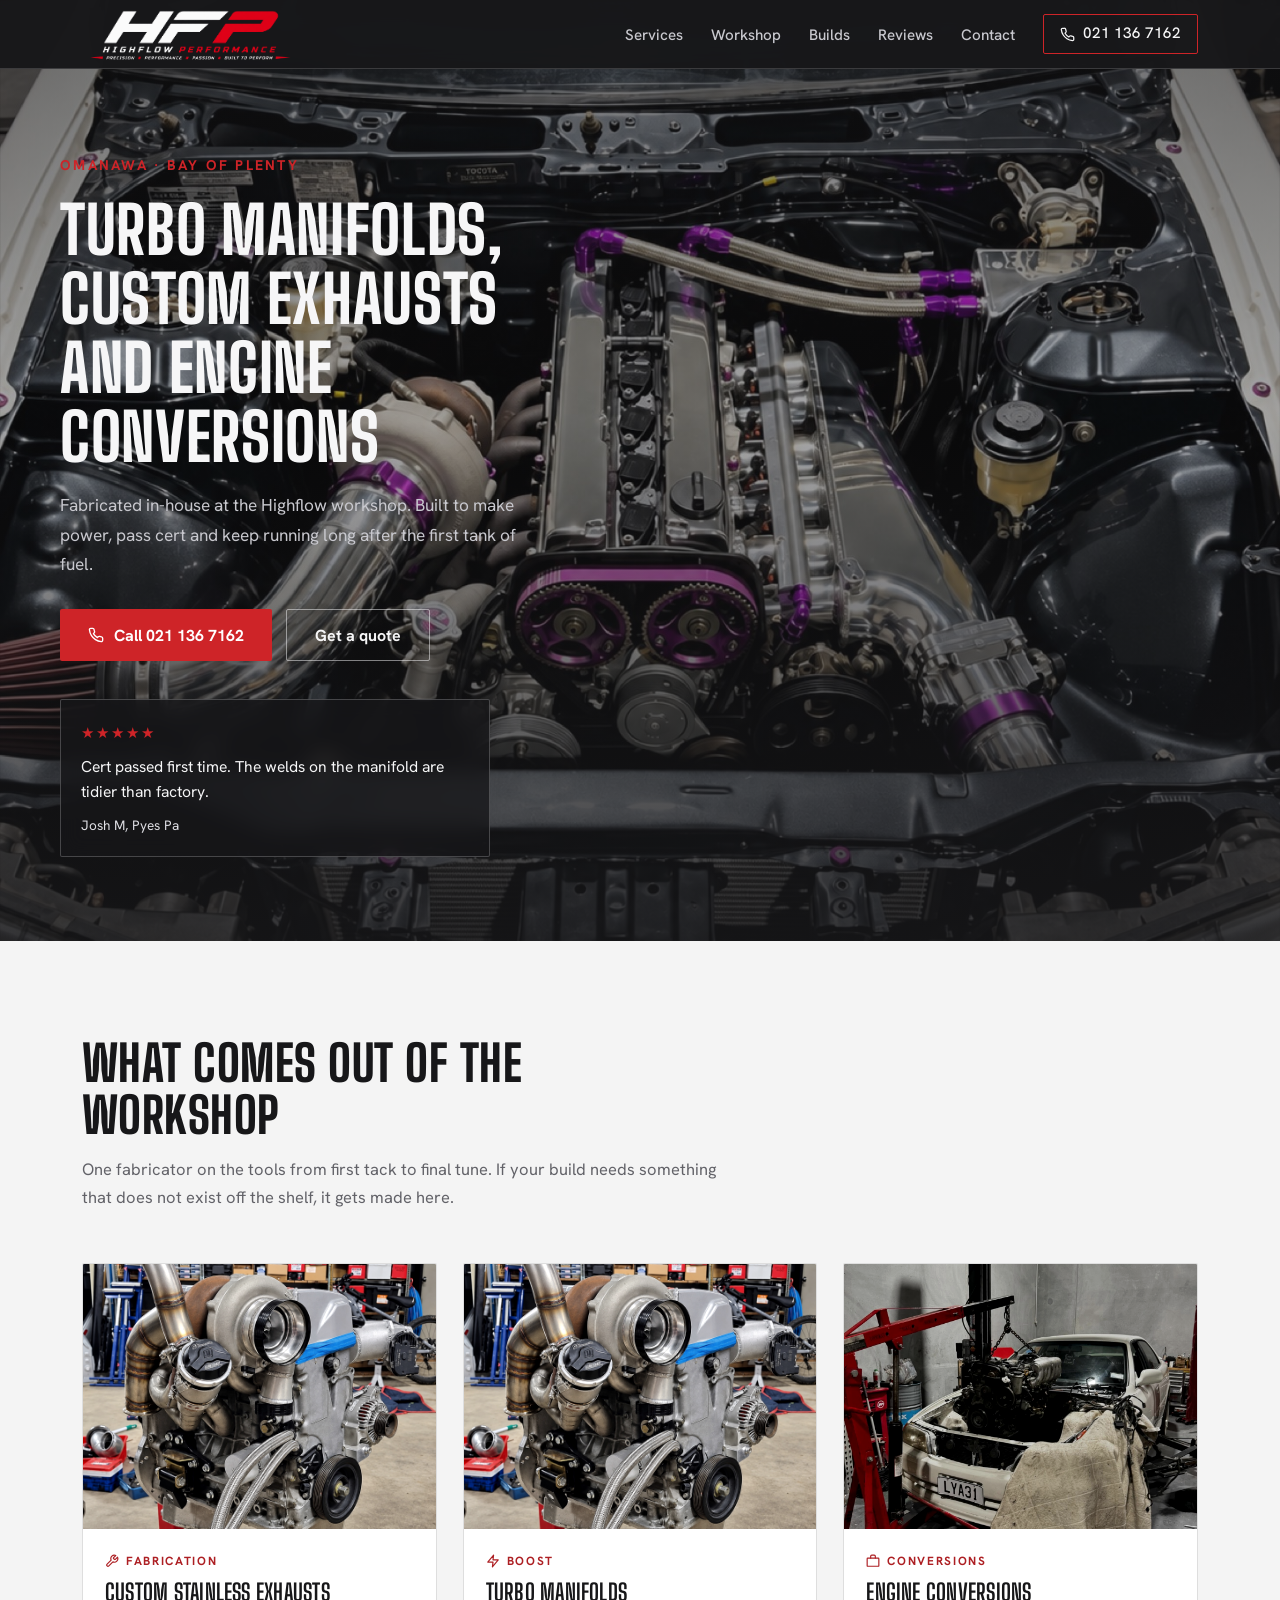
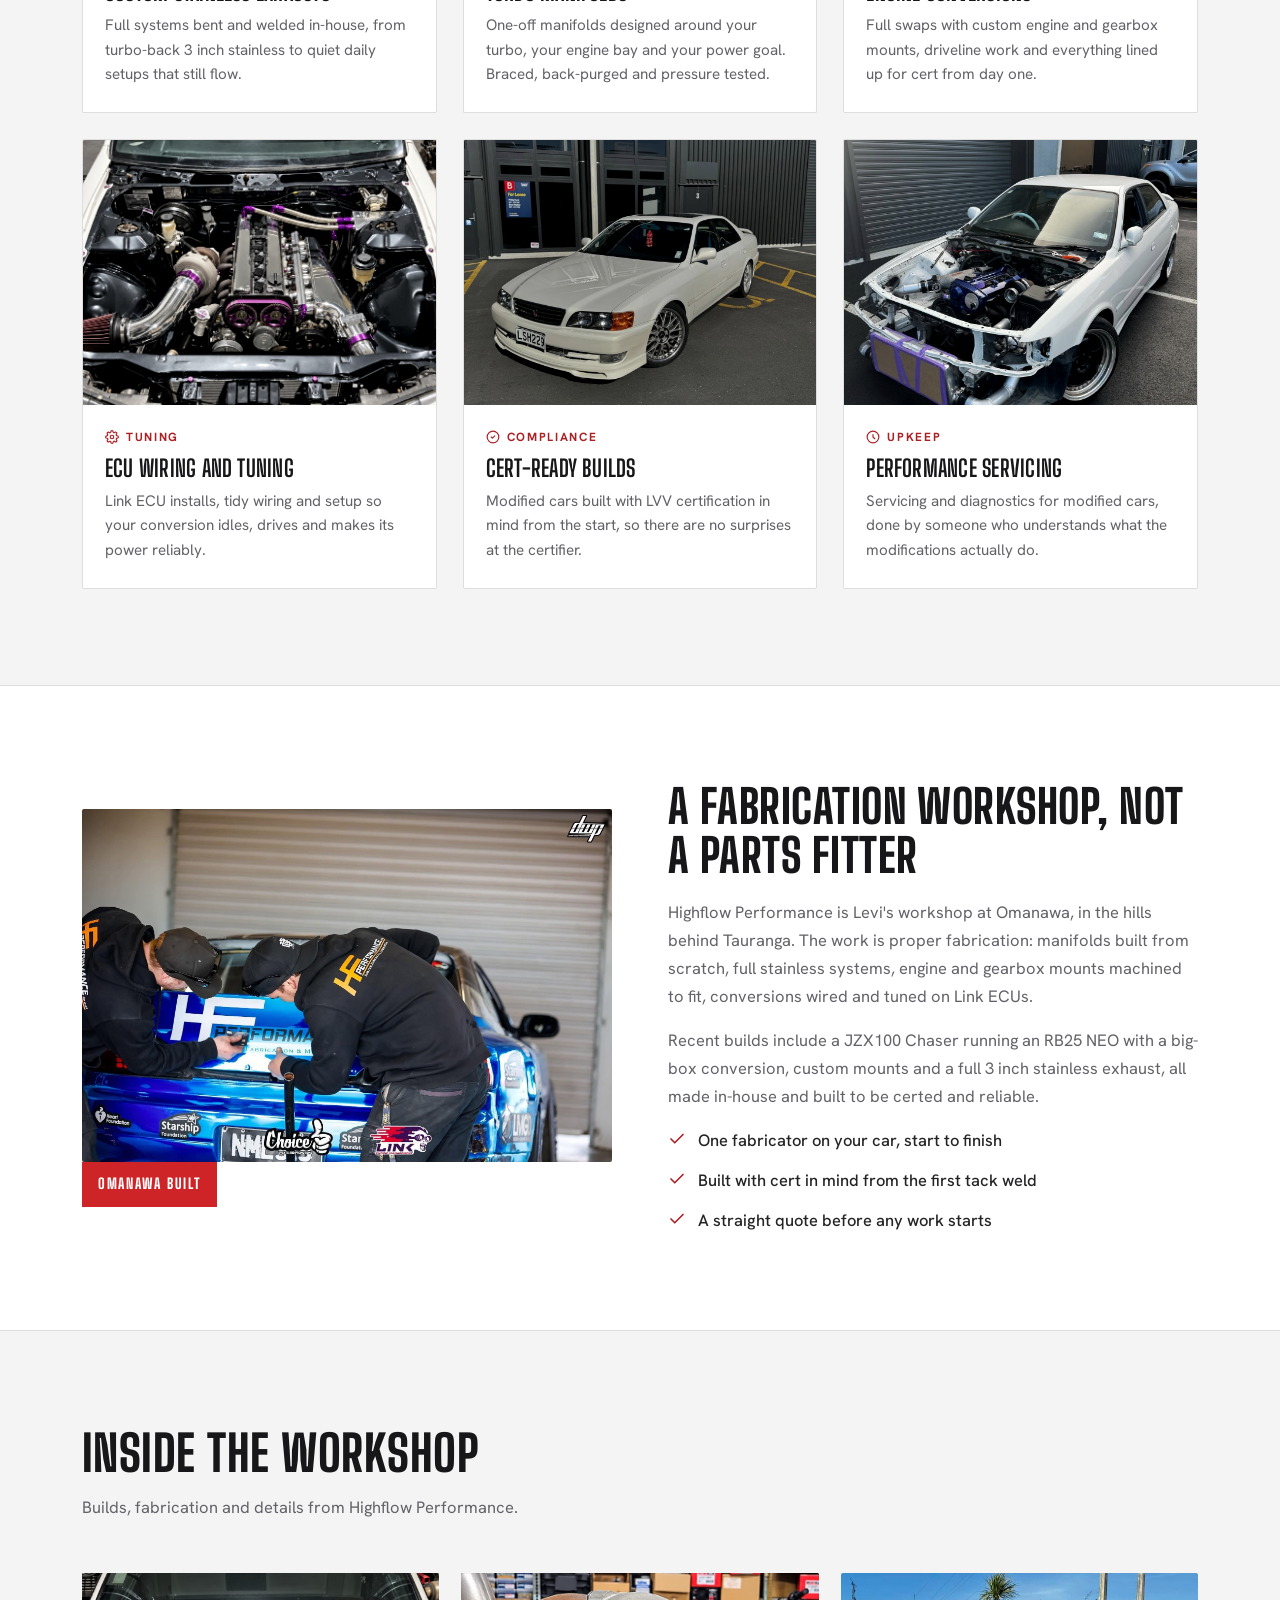
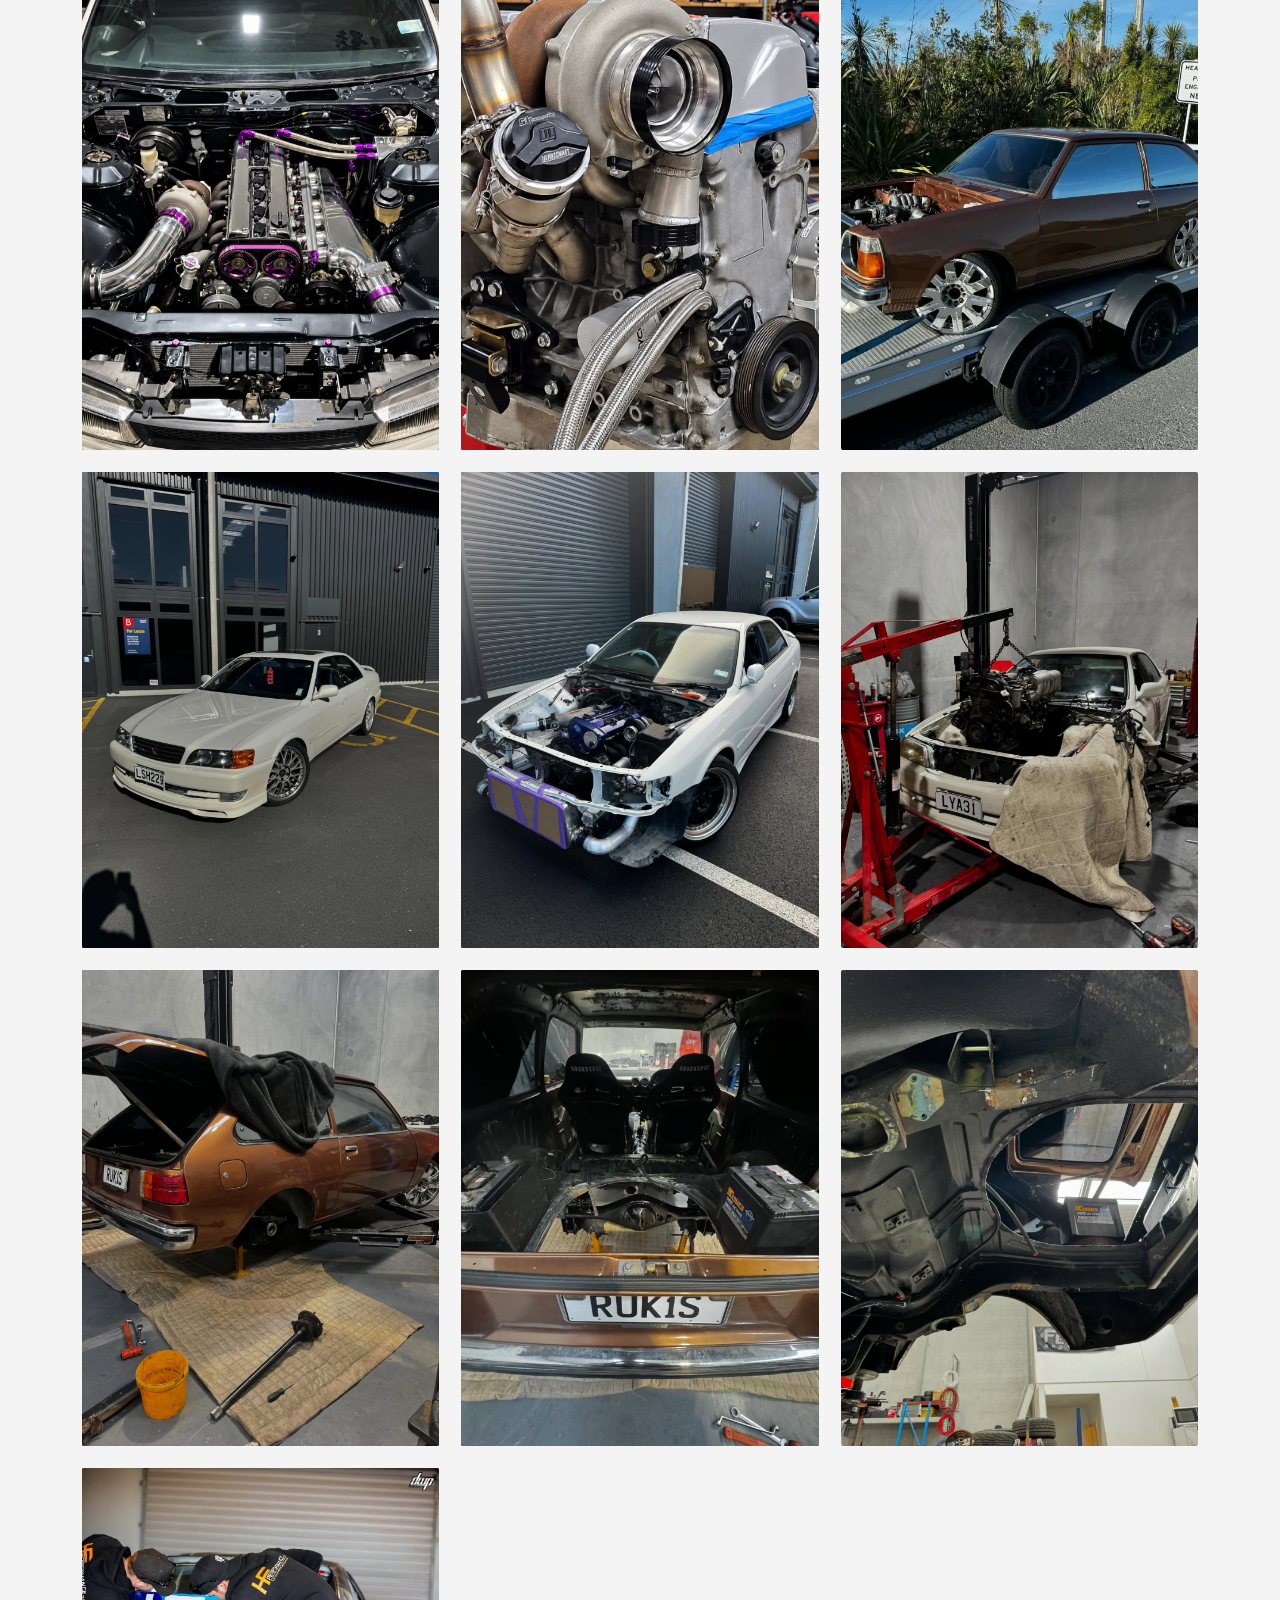
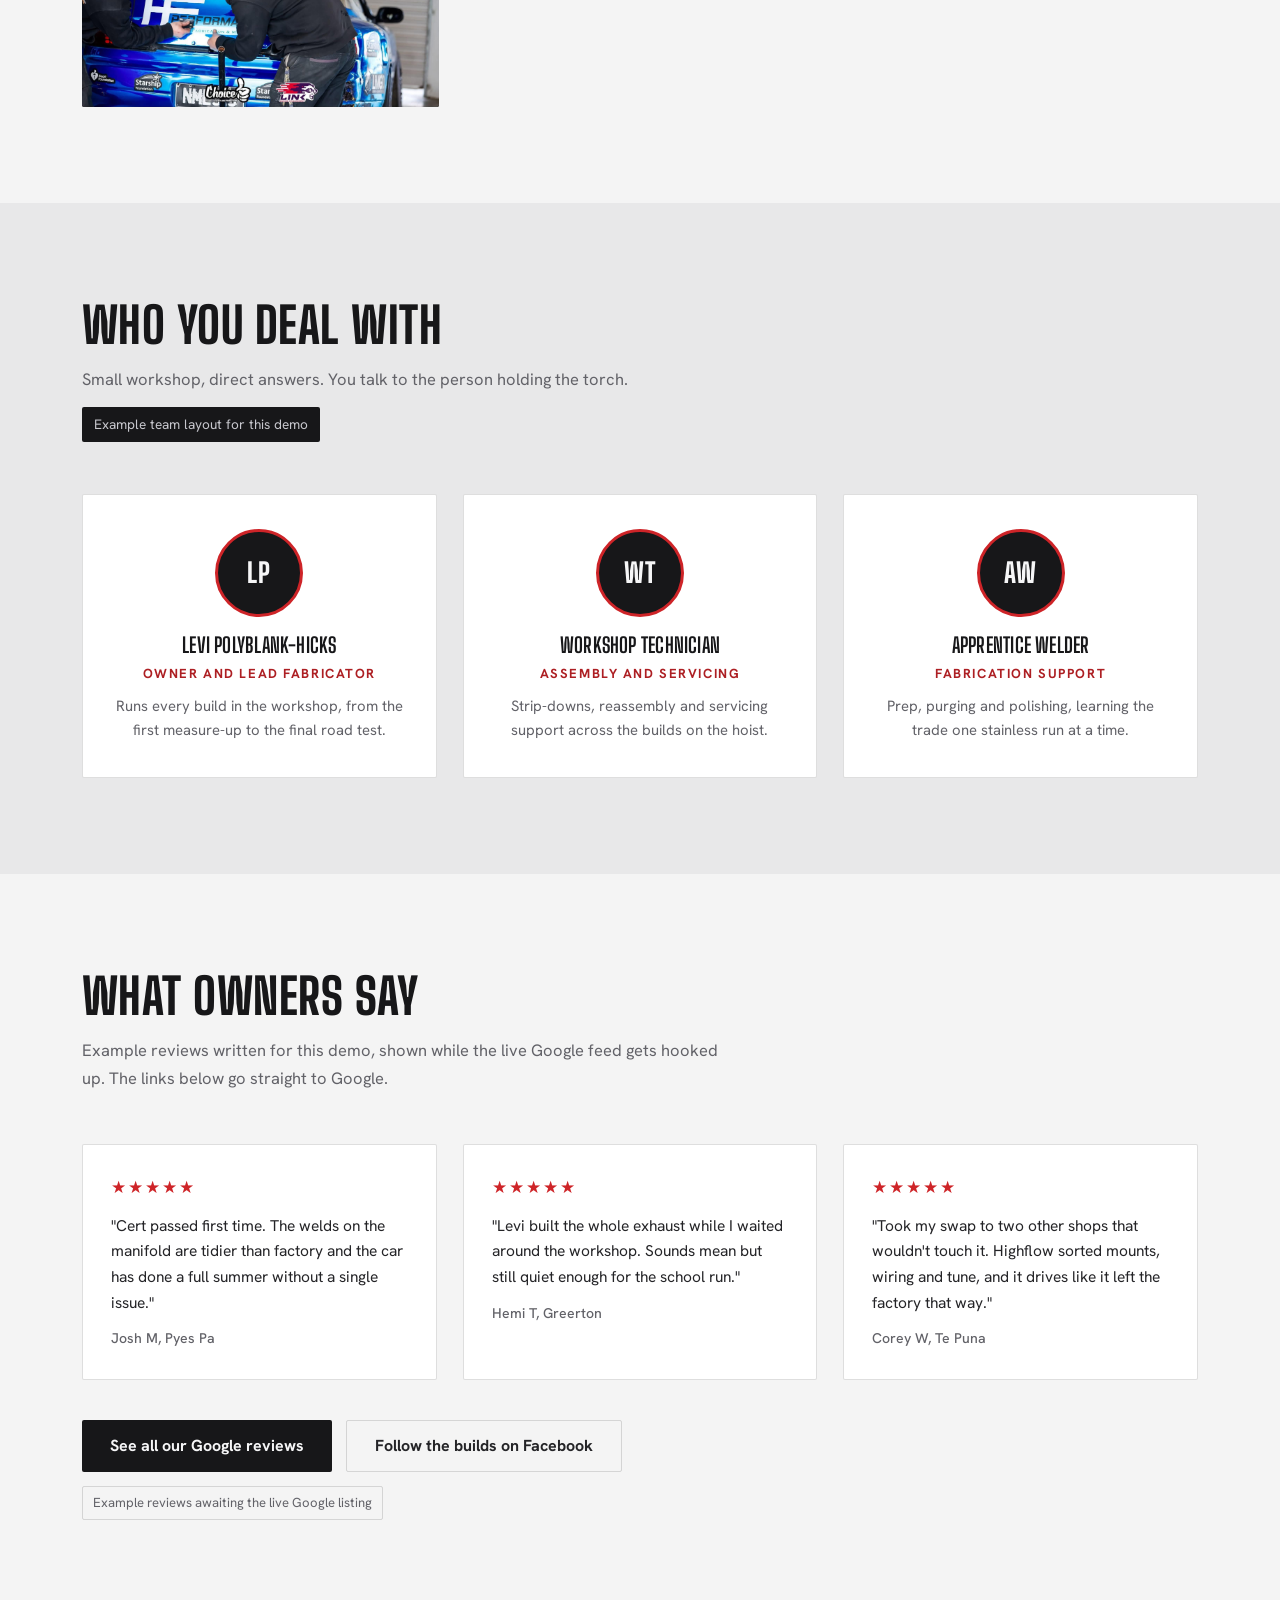
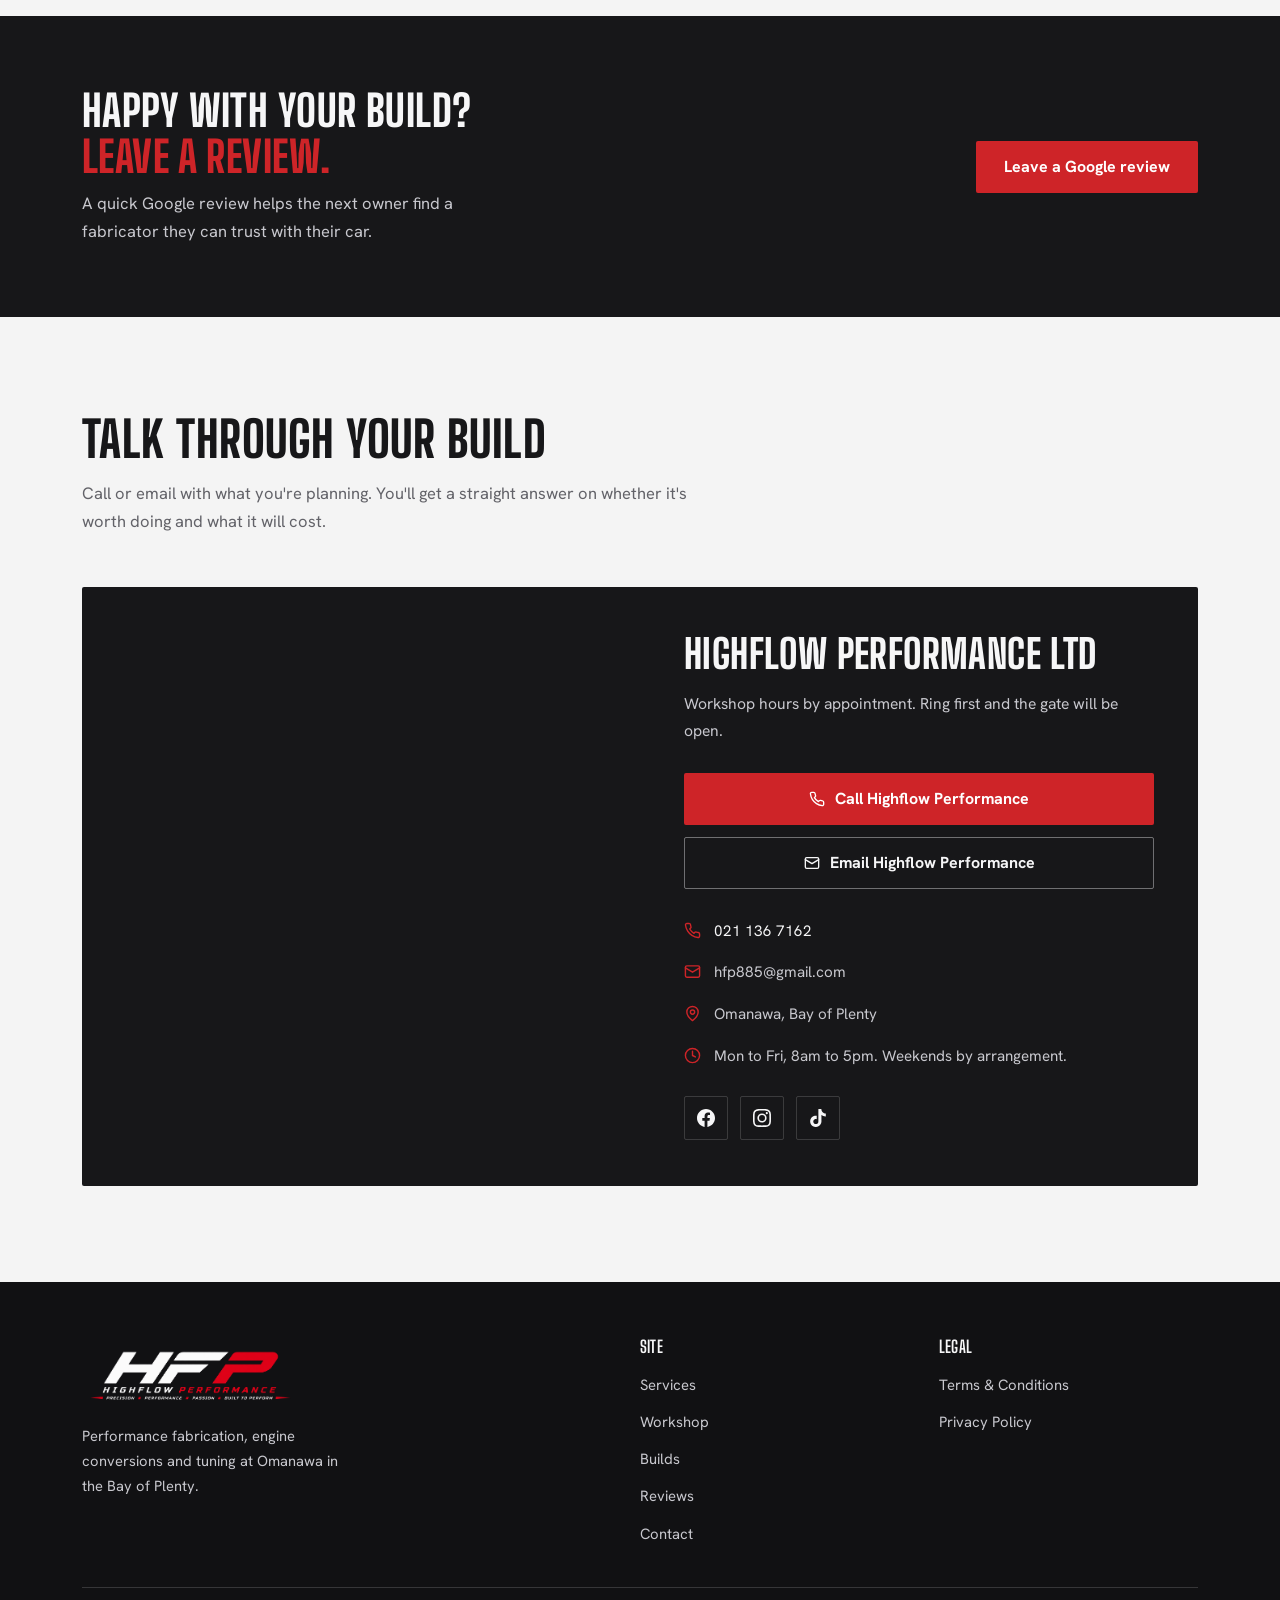
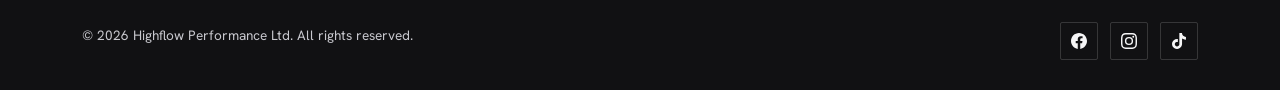
==== commit d551946d: "Use red brand theme and restore uncropped original workshop photo" ====
--- a/index.html
+++ b/index.html
@@ -9,25 +9,25 @@
 <meta property="og:description" content="Custom stainless exhausts, turbo manifolds, engine conversions and Link ECU tuning, built in-house in the Bay of Plenty.">
 <meta property="og:type" content="website">
 <meta property="og:image" content="https://highflow-performance-ltd-demo.vercel.app/images/workshop-9.jpg">
-<link rel="icon" href="data:image/svg+xml,%3Csvg xmlns='http://www.w3.org/2000/svg' viewBox='0 0 64 64'%3E%3Crect width='64' height='64' fill='%23f2541b'/%3E%3Ctext x='32' y='46' font-family='Arial Black, sans-serif' font-size='40' font-weight='900' fill='%231a1613' text-anchor='middle'%3EH%3C/text%3E%3C/svg%3E">
+<link rel="icon" href="data:image/svg+xml,%3Csvg xmlns='http://www.w3.org/2000/svg' viewBox='0 0 64 64'%3E%3Crect width='64' height='64' fill='%23ce2428'/%3E%3Ctext x='32' y='46' font-family='Arial Black, sans-serif' font-size='40' font-weight='900' fill='%23171719' text-anchor='middle'%3EH%3C/text%3E%3C/svg%3E">
 <link rel="preconnect" href="https://fonts.googleapis.com">
 <link rel="preconnect" href="https://fonts.gstatic.com" crossorigin>
 <link href="https://fonts.googleapis.com/css2?family=Big+Shoulders+Display:wght@600;700;800&family=Hanken+Grotesk:wght@400;500;700&display=swap" rel="stylesheet">
 <style>
 :root{
-  --ink:#1a1613;
-  --ink-2:#241f1a;
-  --ink-3:#2f2820;
-  --bone:#f3f3f0;
-  --bone-2:#e8e7e2;
-  --accent:#f2541b;
-  --accent-deep:#c93f0f;
-  --text:#2b251f;
-  --text-dim:#6b6157;
-  --text-inv:#f5f2ec;
-  --text-inv-dim:#c9c0b4;
-  --line:rgba(26,22,19,.14);
-  --line-inv:rgba(245,242,236,.16);
+  --ink:#171719;
+  --ink-2:#212124;
+  --ink-3:#2b2b30;
+  --bone:#f4f4f4;
+  --bone-2:#e8e8e9;
+  --accent:#ce2428;
+  --accent-deep:#ad1f23;
+  --text:#242427;
+  --text-dim:#626268;
+  --text-inv:#f6f6f7;
+  --text-inv-dim:#c8c8ce;
+  --line:rgba(23,23,25,.14);
+  --line-inv:rgba(246,246,247,.16);
   --radius:2px;
   --font-display:"Big Shoulders Display",sans-serif;
   --font-body:"Hanken Grotesk",sans-serif;
@@ -35,7 +35,7 @@
 *{margin:0;padding:0;box-sizing:border-box}
 html{scroll-behavior:smooth;scroll-padding-top:84px}
 body{font-family:var(--font-body);color:var(--text);background:var(--bone);font-size:16.5px;line-height:1.7;overflow-x:hidden}
-::selection{background:var(--accent);color:var(--ink)}
+::selection{background:var(--accent);color:#fff}
 img{max-width:100%;display:block;image-orientation:from-image}
 a{color:inherit}
 h1,h2,h3{font-family:var(--font-display);line-height:1.05;color:var(--ink);text-transform:uppercase;letter-spacing:.01em}
@@ -49,7 +49,7 @@
 @keyframes introPulse{from{opacity:0;transform:translateY(14px)}to{opacity:1;transform:none}}
 
 /* ---------- nav ---------- */
-header{position:fixed;top:0;left:0;right:0;z-index:100;background:rgba(26,22,19,.97);backdrop-filter:blur(12px);-webkit-backdrop-filter:blur(12px);border-bottom:1px solid var(--line-inv)}
+header{position:fixed;top:0;left:0;right:0;z-index:100;background:rgba(23,23,25,.97);backdrop-filter:blur(12px);-webkit-backdrop-filter:blur(12px);border-bottom:1px solid var(--line-inv)}
 .nav{display:flex;align-items:center;justify-content:space-between;height:68px;max-width:1160px;margin:0 auto;padding:0 22px}
 .logo{font-family:var(--font-display);font-weight:800;font-size:1.45rem;color:var(--text-inv);text-decoration:none;text-transform:uppercase;letter-spacing:.05em;line-height:1}
 .logo em{color:var(--accent);font-style:normal}
@@ -57,20 +57,20 @@
 .nav-links a{color:var(--text-inv-dim);text-decoration:none;font-size:.95rem;font-weight:500;transition:color .25s}
 .nav-links a:hover{color:var(--text-inv)}
 .nav-phone{display:inline-flex;align-items:center;gap:8px;height:40px;padding:0 16px;border:1px solid var(--accent);color:var(--text-inv) !important;text-decoration:none;font-weight:700;font-size:.92rem;line-height:1;border-radius:var(--radius);transition:background .25s}
-.nav-phone:hover{background:var(--accent);color:var(--ink) !important}
+.nav-phone:hover{background:var(--accent);color:#fff !important}
 .nav-phone svg{flex:none}
 .burger{display:none;background:none;border:1px solid var(--line-inv);border-radius:var(--radius);width:44px;height:44px;cursor:pointer;color:var(--text-inv);align-items:center;justify-content:center}
 .m-menu{display:none;background:var(--ink);border-top:1px solid var(--line-inv);padding:10px 22px 22px}
 .m-menu.open{display:block}
 .m-menu a{display:block;padding:13px 4px;color:var(--text-inv);text-decoration:none;font-weight:500;border-bottom:1px solid var(--line-inv)}
-.m-menu a.m-call{margin-top:14px;text-align:center;background:var(--accent);color:var(--ink);font-weight:700;border:none;border-radius:var(--radius);padding:14px}
+.m-menu a.m-call{margin-top:14px;text-align:center;background:var(--accent);color:#fff;font-weight:700;border:none;border-radius:var(--radius);padding:14px}
 
 /* ---------- hero ---------- */
 .hero{position:relative;min-height:100dvh;background:var(--ink);display:flex;align-items:flex-end;overflow:hidden;padding:0 22px}
 .hero-slides{position:absolute;inset:0}
 .hero-slide{position:absolute;inset:0;background-size:cover;background-position:center;opacity:0;transition:opacity 1.6s ease}
 .hero-slide.on{opacity:1}
-.hero-slides::after{content:"";position:absolute;inset:0;background:linear-gradient(180deg,rgba(26,22,19,.62) 0%,rgba(26,22,19,.38) 45%,rgba(26,22,19,.88) 100%)}
+.hero-slides::after{content:"";position:absolute;inset:0;background:linear-gradient(180deg,rgba(23,23,25,.62) 0%,rgba(23,23,25,.38) 45%,rgba(23,23,25,.88) 100%)}
 .hero-inner{position:relative;z-index:2;width:100%;padding:150px 0 84px}
 .hero-eyebrow{display:inline-block;color:var(--accent);font-weight:700;font-size:.88rem;letter-spacing:.16em;text-transform:uppercase;margin-bottom:18px;animation:rise .8s ease .25s both}
 .hero h1{color:var(--text-inv);font-size:clamp(2.6rem,6vw,4.1rem);font-weight:800;max-width:15ch;animation:rise .8s ease .4s both}
@@ -78,14 +78,14 @@
 .hero-ctas{display:flex;gap:14px;flex-wrap:wrap;animation:rise .8s ease .7s both}
 .btn{display:inline-flex;align-items:center;justify-content:center;gap:10px;min-height:52px;padding:0 28px;font-family:var(--font-body);font-weight:700;font-size:1rem;text-decoration:none;border-radius:var(--radius);border:none;cursor:pointer;transition:transform .2s ease,background .25s,color .25s;line-height:1.2}
 .btn:active{transform:translateY(1px)}
-.btn-solid{background:var(--accent);color:var(--ink)}
-.btn-solid:hover{background:#ff6c33}
-.btn-ghost{border:1px solid rgba(245,242,236,.5);color:var(--text-inv)}
-.btn-ghost:hover{border-color:var(--text-inv);background:rgba(245,242,236,.08)}
-.hero-quote{margin-top:38px;max-width:430px;background:rgba(26,22,19,.78);backdrop-filter:blur(10px);-webkit-backdrop-filter:blur(10px);border:1px solid rgba(245,242,236,.22);border-radius:var(--radius);padding:18px 20px;animation:rise .8s ease .85s both}
+.btn-solid{background:var(--accent);color:#fff}
+.btn-solid:hover{background:#b71e23}
+.btn-ghost{border:1px solid rgba(246,246,247,.5);color:var(--text-inv)}
+.btn-ghost:hover{border-color:var(--text-inv);background:rgba(246,246,247,.08)}
+.hero-quote{margin-top:38px;max-width:430px;background:rgba(23,23,25,.78);backdrop-filter:blur(10px);-webkit-backdrop-filter:blur(10px);border:1px solid rgba(246,246,247,.22);border-radius:var(--radius);padding:18px 20px;animation:rise .8s ease .85s both}
 .hero-quote .stars{color:var(--accent);letter-spacing:2px;font-size:.95rem}
 .hero-quote blockquote{color:var(--text-inv);font-size:.98rem;line-height:1.55;margin:8px 0 6px;min-height:3.1em;transition:opacity .5s ease}
-.hero-quote cite{color:#e3ddd2;font-style:normal;font-size:.85rem}
+.hero-quote cite{color:#e0e0e5;font-style:normal;font-size:.85rem}
 @keyframes rise{from{opacity:0;transform:translateY(22px)}to{opacity:1;transform:none}}
 
 /* ---------- sections ---------- */
@@ -100,7 +100,7 @@
 #services{background:var(--bone)}
 .svc-grid{display:grid;grid-template-columns:repeat(3,1fr);gap:26px}
 .svc-card{background:#fff;border:1px solid var(--line);border-radius:var(--radius);overflow:hidden;display:flex;flex-direction:column;transition:transform .3s ease,box-shadow .3s ease}
-.svc-card:hover{transform:translateY(-6px);box-shadow:0 18px 36px -18px rgba(26,22,19,.35)}
+.svc-card:hover{transform:translateY(-6px);box-shadow:0 18px 36px -18px rgba(23,23,25,.35)}
 .svc-card figure{aspect-ratio:4/3;overflow:hidden;margin:0}
 .svc-card img{width:100%;height:100%;object-fit:cover;filter:saturate(.82) contrast(1.06);transition:transform .5s ease}
 .svc-card:hover img{transform:scale(1.05)}
@@ -113,8 +113,8 @@
 #about{background:#fff;border-top:1px solid var(--line);border-bottom:1px solid var(--line)}
 .about-grid{display:grid;grid-template-columns:1fr 1fr;gap:56px;align-items:center}
 .about-photo{position:relative}
-.about-photo img{width:100%;aspect-ratio:4/3;object-fit:cover;border-radius:var(--radius);filter:saturate(.82) contrast(1.06)}
-.about-photo::after{content:"OMANAWA BUILT";position:absolute;left:0;bottom:0;background:var(--accent);color:var(--ink);font-family:var(--font-display);font-weight:800;font-size:.9rem;letter-spacing:.12em;padding:10px 16px}
+.about-photo img{width:100%;height:auto;aspect-ratio:auto;object-fit:contain;border-radius:var(--radius)}
+.about-photo::after{content:"OMANAWA BUILT";display:inline-block;position:relative;background:var(--accent);color:#fff;font-family:var(--font-display);font-weight:800;font-size:.9rem;letter-spacing:.12em;padding:10px 16px}
 .about-copy h2{font-size:clamp(2rem,4.2vw,2.9rem);font-weight:800;margin-bottom:18px}
 .about-copy p{color:var(--text-dim);margin-bottom:16px}
 .about-list{list-style:none;margin-top:10px;display:grid;gap:12px}
@@ -162,8 +162,8 @@
 .contact-info .lede{color:var(--text-inv-dim);font-size:.98rem;margin-bottom:6px}
 .contact-btns{display:grid;gap:12px;margin:6px 0 14px}
 .contact-btns .btn{width:100%}
-.btn-outline-inv{border:1px solid rgba(245,242,236,.4);color:var(--text-inv)}
-.btn-outline-inv:hover{border-color:var(--text-inv);background:rgba(245,242,236,.08)}
+.btn-outline-inv{border:1px solid rgba(246,246,247,.4);color:var(--text-inv)}
+.btn-outline-inv:hover{border-color:var(--text-inv);background:rgba(246,246,247,.08)}
 .c-row{display:flex;align-items:flex-start;gap:13px;color:var(--text-inv-dim);font-size:.95rem}
 .c-row a{color:var(--text-inv);text-decoration:none}
 .c-row a:hover{color:var(--accent)}
@@ -173,7 +173,7 @@
 .socials a:hover{background:var(--accent);border-color:var(--accent);color:var(--ink)}
 
 /* footer */
-footer.site{background:#14110e;color:var(--text-inv-dim);padding:56px 0 30px}
+footer.site{background:#111113;color:var(--text-inv-dim);padding:56px 0 30px}
 .foot-grid{display:grid;grid-template-columns:2fr 1fr 1fr;gap:40px;margin-bottom:40px}
 .foot-grid .logo{font-size:1.3rem}
 .foot-grid p{font-size:.92rem;max-width:34ch;margin-top:12px}
@@ -217,7 +217,7 @@
 .build-gallery img{width:100%;aspect-ratio:3/4;object-fit:cover}
 @media(max-width:900px){.build-gallery{grid-template-columns:repeat(2,minmax(0,1fr))}}
 @media(max-width:560px){.build-gallery{grid-template-columns:1fr}.logo img{width:180px}}
-</style>
+.build-gallery img[src="images/workshop-1.jpg"]{aspect-ratio:auto;height:auto;object-fit:contain}.build-gallery figure:last-child{align-self:start}:focus-visible{outline:3px solid var(--accent);outline-offset:4px}</style>
 </head>
 <body>
 
@@ -340,7 +340,7 @@
 <section id="about">
   <div class="wrap about-grid">
     <div class="about-photo reveal">
-      <img src="images/workshop-1.jpg" alt="Highflow team working on a blue performance car" width="1600" height="1200" loading="lazy" decoding="async">
+      <img src="images/workshop-1.jpg" alt="Highflow team working on a blue performance car" width="2048" height="1365" loading="lazy" decoding="async">
     </div>
     <div class="about-copy reveal">
       <h2>A fabrication workshop, not a parts fitter</h2>
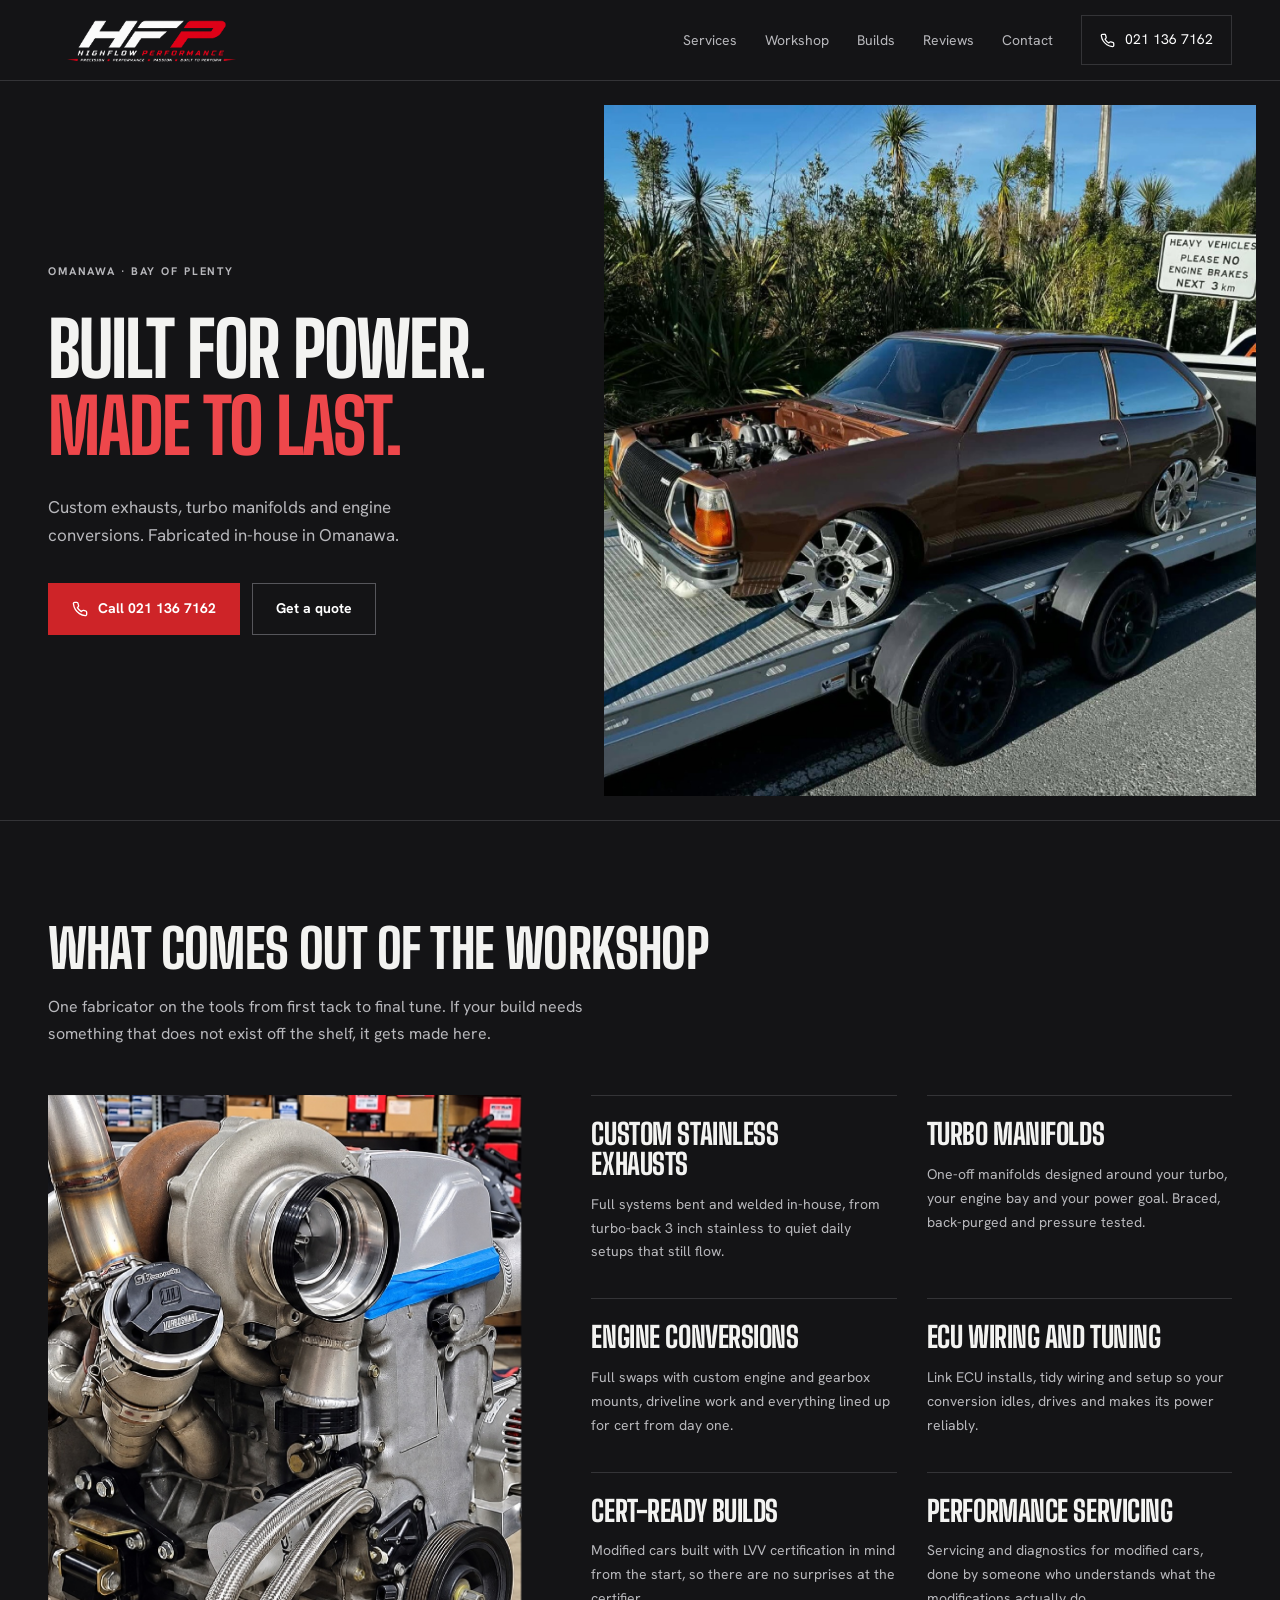
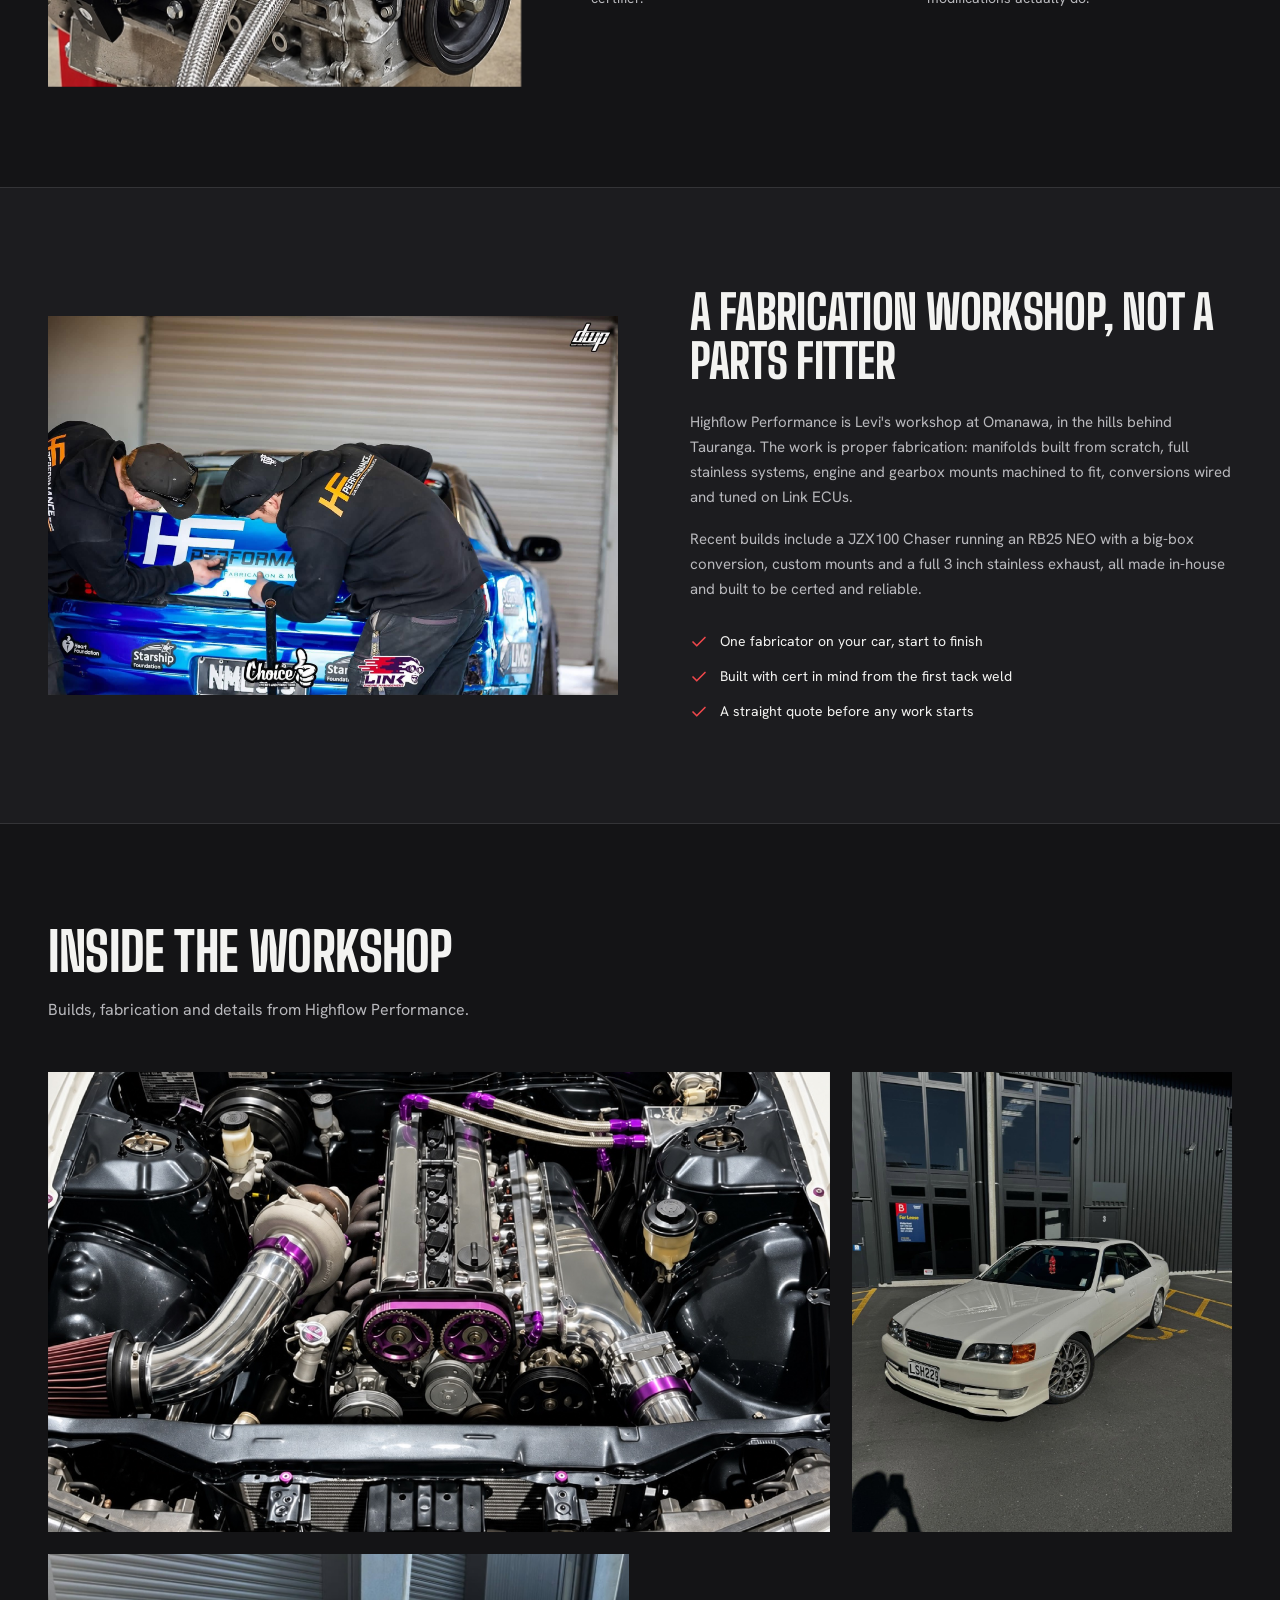
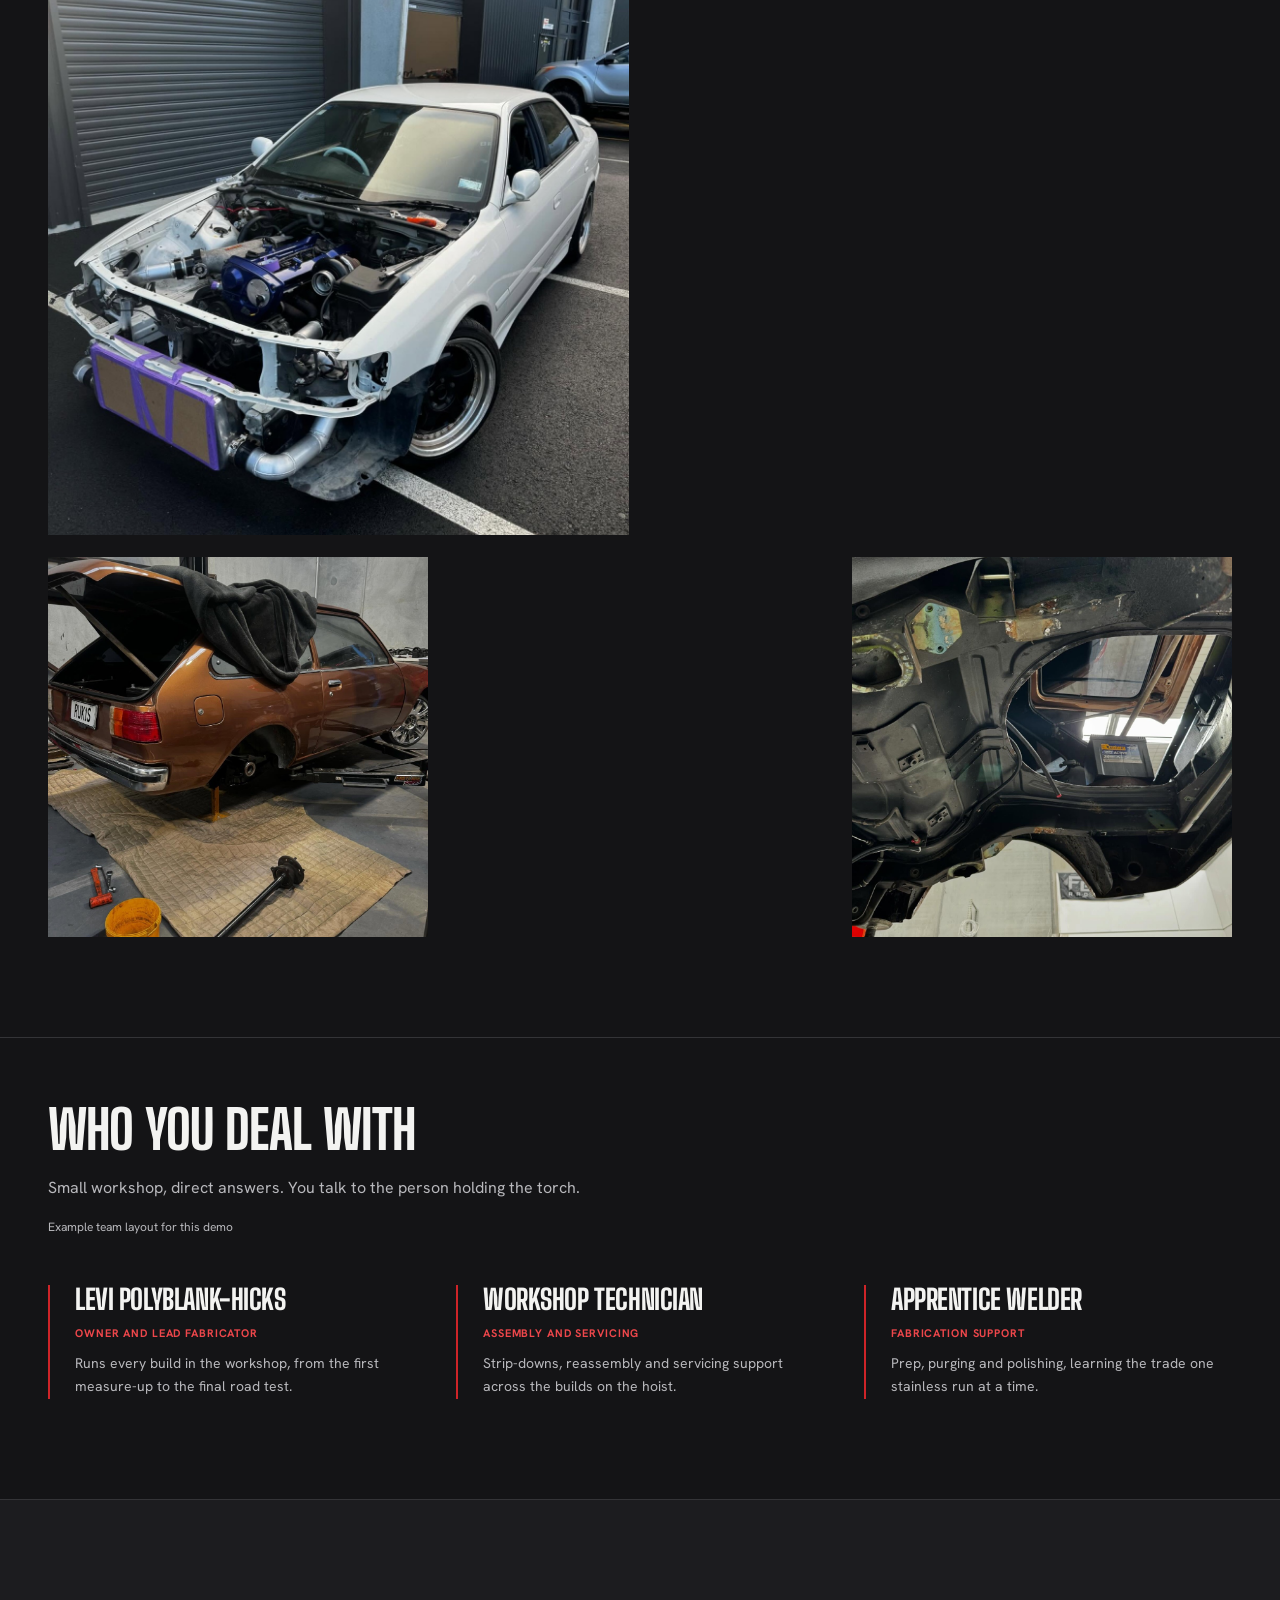
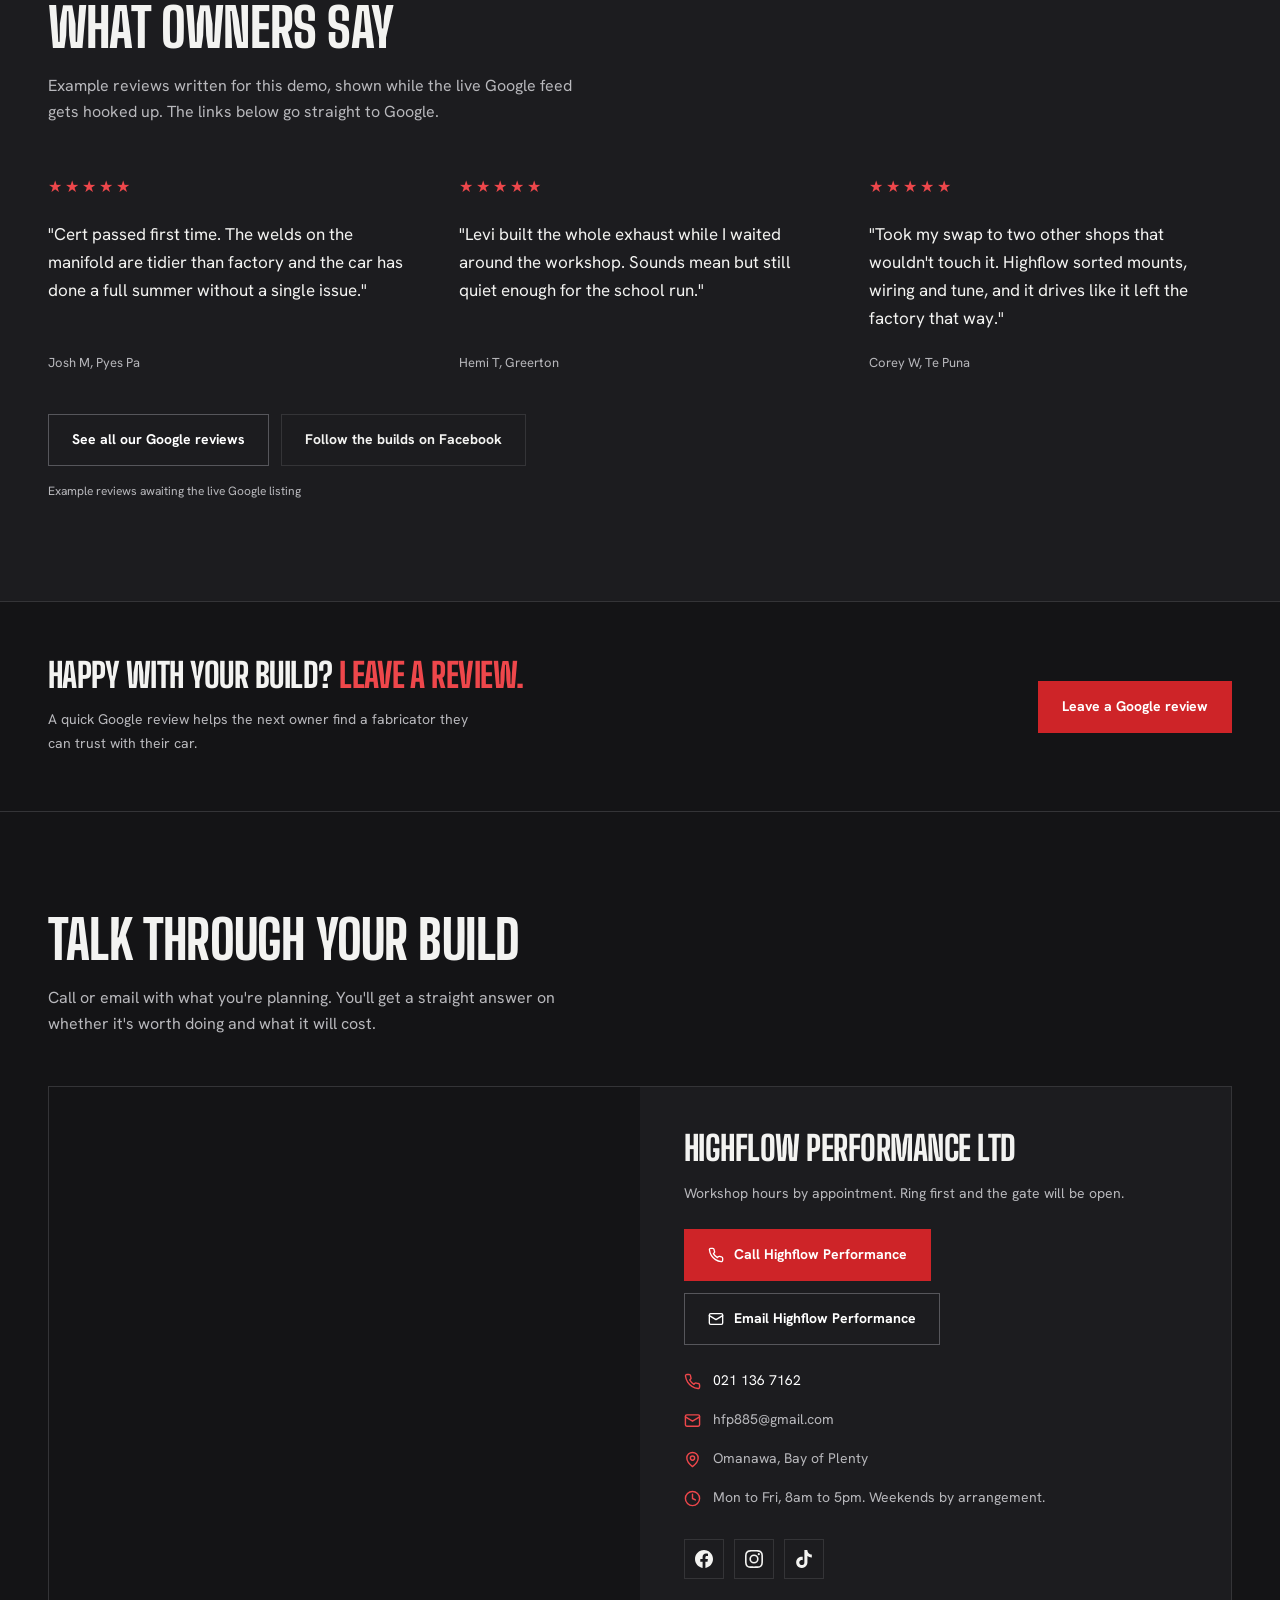
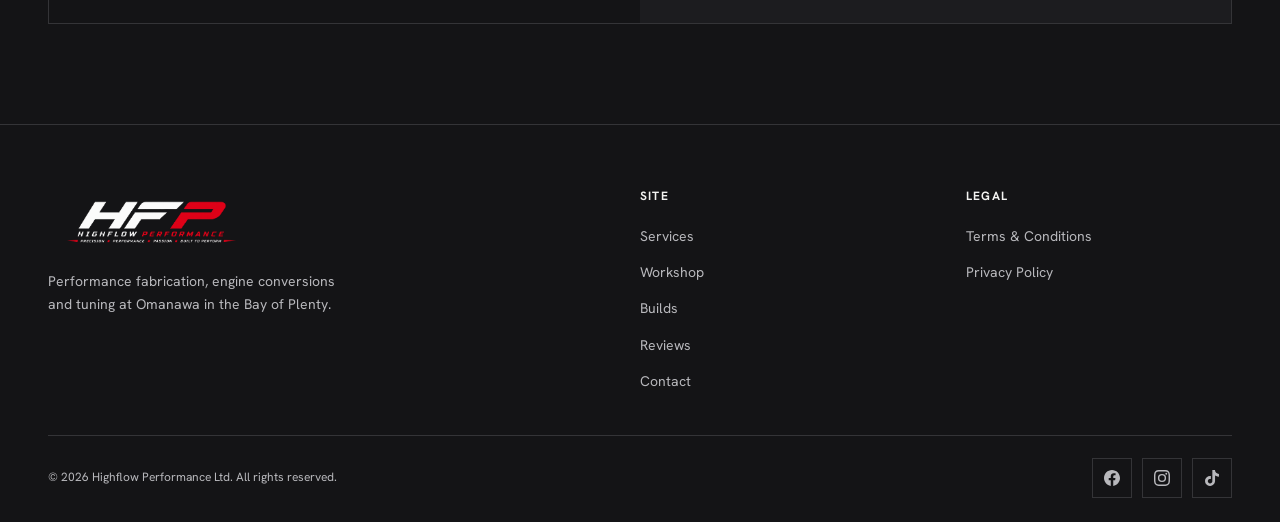
==== commit 47481337: "Redesign Highflow with motorsport layout and unique workshop photography" ====
--- a/index.html
+++ b/index.html
@@ -10,218 +10,14 @@
 <meta property="og:type" content="website">
 <meta property="og:image" content="https://highflow-performance-ltd-demo.vercel.app/images/workshop-9.jpg">
 <link rel="icon" href="data:image/svg+xml,%3Csvg xmlns='http://www.w3.org/2000/svg' viewBox='0 0 64 64'%3E%3Crect width='64' height='64' fill='%23ce2428'/%3E%3Ctext x='32' y='46' font-family='Arial Black, sans-serif' font-size='40' font-weight='900' fill='%23171719' text-anchor='middle'%3EH%3C/text%3E%3C/svg%3E">
-<link rel="preconnect" href="https://fonts.googleapis.com">
-<link rel="preconnect" href="https://fonts.gstatic.com" crossorigin>
-<link href="https://fonts.googleapis.com/css2?family=Big+Shoulders+Display:wght@600;700;800&family=Hanken+Grotesk:wght@400;500;700&display=swap" rel="stylesheet">
-<style>
-:root{
-  --ink:#171719;
-  --ink-2:#212124;
-  --ink-3:#2b2b30;
-  --bone:#f4f4f4;
-  --bone-2:#e8e8e9;
-  --accent:#ce2428;
-  --accent-deep:#ad1f23;
-  --text:#242427;
-  --text-dim:#626268;
-  --text-inv:#f6f6f7;
-  --text-inv-dim:#c8c8ce;
-  --line:rgba(23,23,25,.14);
-  --line-inv:rgba(246,246,247,.16);
-  --radius:2px;
-  --font-display:"Big Shoulders Display",sans-serif;
-  --font-body:"Hanken Grotesk",sans-serif;
-}
-*{margin:0;padding:0;box-sizing:border-box}
-html{scroll-behavior:smooth;scroll-padding-top:84px}
-body{font-family:var(--font-body);color:var(--text);background:var(--bone);font-size:16.5px;line-height:1.7;overflow-x:hidden}
-::selection{background:var(--accent);color:#fff}
-img{max-width:100%;display:block;image-orientation:from-image}
-a{color:inherit}
-h1,h2,h3{font-family:var(--font-display);line-height:1.05;color:var(--ink);text-transform:uppercase;letter-spacing:.01em}
-.wrap{max-width:1160px;margin:0 auto;padding:0 22px}
-
-/* ---------- intro ---------- */
-#intro{position:fixed;inset:0;background:var(--ink);z-index:200;display:flex;align-items:center;justify-content:center;transition:opacity .6s ease .15s,visibility .6s ease .15s}
-#intro.gone{opacity:0;visibility:hidden}
-#intro span{font-family:var(--font-display);font-weight:800;font-size:clamp(2rem,6vw,3.4rem);color:var(--text-inv);text-transform:uppercase;letter-spacing:.04em;animation:introPulse 1s ease both}
-#intro em{color:var(--accent);font-style:normal}
-@keyframes introPulse{from{opacity:0;transform:translateY(14px)}to{opacity:1;transform:none}}
-
-/* ---------- nav ---------- */
-header{position:fixed;top:0;left:0;right:0;z-index:100;background:rgba(23,23,25,.97);backdrop-filter:blur(12px);-webkit-backdrop-filter:blur(12px);border-bottom:1px solid var(--line-inv)}
-.nav{display:flex;align-items:center;justify-content:space-between;height:68px;max-width:1160px;margin:0 auto;padding:0 22px}
-.logo{font-family:var(--font-display);font-weight:800;font-size:1.45rem;color:var(--text-inv);text-decoration:none;text-transform:uppercase;letter-spacing:.05em;line-height:1}
-.logo em{color:var(--accent);font-style:normal}
-.nav-links{display:flex;align-items:center;gap:28px;list-style:none}
-.nav-links a{color:var(--text-inv-dim);text-decoration:none;font-size:.95rem;font-weight:500;transition:color .25s}
-.nav-links a:hover{color:var(--text-inv)}
-.nav-phone{display:inline-flex;align-items:center;gap:8px;height:40px;padding:0 16px;border:1px solid var(--accent);color:var(--text-inv) !important;text-decoration:none;font-weight:700;font-size:.92rem;line-height:1;border-radius:var(--radius);transition:background .25s}
-.nav-phone:hover{background:var(--accent);color:#fff !important}
-.nav-phone svg{flex:none}
-.burger{display:none;background:none;border:1px solid var(--line-inv);border-radius:var(--radius);width:44px;height:44px;cursor:pointer;color:var(--text-inv);align-items:center;justify-content:center}
-.m-menu{display:none;background:var(--ink);border-top:1px solid var(--line-inv);padding:10px 22px 22px}
-.m-menu.open{display:block}
-.m-menu a{display:block;padding:13px 4px;color:var(--text-inv);text-decoration:none;font-weight:500;border-bottom:1px solid var(--line-inv)}
-.m-menu a.m-call{margin-top:14px;text-align:center;background:var(--accent);color:#fff;font-weight:700;border:none;border-radius:var(--radius);padding:14px}
-
-/* ---------- hero ---------- */
-.hero{position:relative;min-height:100dvh;background:var(--ink);display:flex;align-items:flex-end;overflow:hidden;padding:0 22px}
-.hero-slides{position:absolute;inset:0}
-.hero-slide{position:absolute;inset:0;background-size:cover;background-position:center;opacity:0;transition:opacity 1.6s ease}
-.hero-slide.on{opacity:1}
-.hero-slides::after{content:"";position:absolute;inset:0;background:linear-gradient(180deg,rgba(23,23,25,.62) 0%,rgba(23,23,25,.38) 45%,rgba(23,23,25,.88) 100%)}
-.hero-inner{position:relative;z-index:2;width:100%;padding:150px 0 84px}
-.hero-eyebrow{display:inline-block;color:var(--accent);font-weight:700;font-size:.88rem;letter-spacing:.16em;text-transform:uppercase;margin-bottom:18px;animation:rise .8s ease .25s both}
-.hero h1{color:var(--text-inv);font-size:clamp(2.6rem,6vw,4.1rem);font-weight:800;max-width:15ch;animation:rise .8s ease .4s both}
-.hero p{color:var(--text-inv-dim);max-width:46ch;margin:20px 0 30px;font-size:1.08rem;animation:rise .8s ease .55s both}
-.hero-ctas{display:flex;gap:14px;flex-wrap:wrap;animation:rise .8s ease .7s both}
-.btn{display:inline-flex;align-items:center;justify-content:center;gap:10px;min-height:52px;padding:0 28px;font-family:var(--font-body);font-weight:700;font-size:1rem;text-decoration:none;border-radius:var(--radius);border:none;cursor:pointer;transition:transform .2s ease,background .25s,color .25s;line-height:1.2}
-.btn:active{transform:translateY(1px)}
-.btn-solid{background:var(--accent);color:#fff}
-.btn-solid:hover{background:#b71e23}
-.btn-ghost{border:1px solid rgba(246,246,247,.5);color:var(--text-inv)}
-.btn-ghost:hover{border-color:var(--text-inv);background:rgba(246,246,247,.08)}
-.hero-quote{margin-top:38px;max-width:430px;background:rgba(23,23,25,.78);backdrop-filter:blur(10px);-webkit-backdrop-filter:blur(10px);border:1px solid rgba(246,246,247,.22);border-radius:var(--radius);padding:18px 20px;animation:rise .8s ease .85s both}
-.hero-quote .stars{color:var(--accent);letter-spacing:2px;font-size:.95rem}
-.hero-quote blockquote{color:var(--text-inv);font-size:.98rem;line-height:1.55;margin:8px 0 6px;min-height:3.1em;transition:opacity .5s ease}
-.hero-quote cite{color:#e0e0e5;font-style:normal;font-size:.85rem}
-@keyframes rise{from{opacity:0;transform:translateY(22px)}to{opacity:1;transform:none}}
-
-/* ---------- sections ---------- */
-section{padding:96px 0}
-.sec-head{max-width:640px;margin-bottom:52px}
-.sec-head h2{font-size:clamp(2rem,4.6vw,3.1rem);font-weight:800}
-.sec-head p{color:var(--text-dim);margin-top:14px}
-.reveal{opacity:0;transform:translateY(28px);transition:opacity .7s ease,transform .7s ease}
-.reveal.in{opacity:1;transform:none}
-
-/* services */
-#services{background:var(--bone)}
-.svc-grid{display:grid;grid-template-columns:repeat(3,1fr);gap:26px}
-.svc-card{background:#fff;border:1px solid var(--line);border-radius:var(--radius);overflow:hidden;display:flex;flex-direction:column;transition:transform .3s ease,box-shadow .3s ease}
-.svc-card:hover{transform:translateY(-6px);box-shadow:0 18px 36px -18px rgba(23,23,25,.35)}
-.svc-card figure{aspect-ratio:4/3;overflow:hidden;margin:0}
-.svc-card img{width:100%;height:100%;object-fit:cover;filter:saturate(.82) contrast(1.06);transition:transform .5s ease}
-.svc-card:hover img{transform:scale(1.05)}
-.svc-body{padding:22px 22px 26px;display:flex;flex-direction:column;gap:9px}
-.svc-tag{display:inline-flex;align-items:center;gap:7px;color:var(--accent-deep);font-size:.74rem;font-weight:700;letter-spacing:.14em;text-transform:uppercase}
-.svc-body h3{font-size:1.45rem;font-weight:700}
-.svc-body p{color:var(--text-dim);font-size:.95rem;line-height:1.6}
-
-/* about */
-#about{background:#fff;border-top:1px solid var(--line);border-bottom:1px solid var(--line)}
-.about-grid{display:grid;grid-template-columns:1fr 1fr;gap:56px;align-items:center}
-.about-photo{position:relative}
-.about-photo img{width:100%;height:auto;aspect-ratio:auto;object-fit:contain;border-radius:var(--radius)}
-.about-photo::after{content:"OMANAWA BUILT";display:inline-block;position:relative;background:var(--accent);color:#fff;font-family:var(--font-display);font-weight:800;font-size:.9rem;letter-spacing:.12em;padding:10px 16px}
-.about-copy h2{font-size:clamp(2rem,4.2vw,2.9rem);font-weight:800;margin-bottom:18px}
-.about-copy p{color:var(--text-dim);margin-bottom:16px}
-.about-list{list-style:none;margin-top:10px;display:grid;gap:12px}
-.about-list li{display:flex;gap:12px;align-items:flex-start;font-weight:500;color:var(--text)}
-.about-list svg{flex:none;margin-top:4px;color:var(--accent-deep)}
-
-/* crew */
-#crew{background:var(--bone-2)}
-.crew-note{display:inline-block;background:var(--ink);color:var(--text-inv-dim);font-size:.85rem;padding:6px 12px;border-radius:var(--radius);margin-top:14px}
-.crew-grid{display:grid;grid-template-columns:repeat(3,1fr);gap:26px}
-.crew-card{background:#fff;border:1px solid var(--line);border-radius:var(--radius);padding:34px 26px;text-align:center;transition:transform .3s ease}
-.crew-card:hover{transform:translateY(-5px)}
-.avatar{width:88px;height:88px;border-radius:50%;background:var(--ink);border:3px solid var(--accent);color:var(--text-inv);font-family:var(--font-display);font-weight:800;font-size:1.7rem;display:flex;align-items:center;justify-content:center;margin:0 auto 18px;letter-spacing:.04em}
-.crew-card h3{font-size:1.3rem;font-weight:700}
-.crew-role{color:var(--accent-deep);font-weight:700;font-size:.82rem;letter-spacing:.12em;text-transform:uppercase;margin:6px 0 10px}
-.crew-card p{color:var(--text-dim);font-size:.93rem;line-height:1.6}
-
-/* reviews */
-#reviews{background:var(--bone)}
-.rev-grid{display:grid;grid-template-columns:repeat(3,1fr);gap:26px;margin-bottom:40px}
-.rev-card{background:#fff;border:1px solid var(--line);border-radius:var(--radius);padding:28px;display:flex;flex-direction:column;gap:12px;transition:transform .3s ease}
-.rev-card:hover{transform:translateY(-5px)}
-.rev-card .stars{color:var(--accent);letter-spacing:2px}
-.rev-card p{color:var(--text);font-size:.97rem;line-height:1.65}
-.rev-card footer{color:var(--text-dim);font-size:.88rem;font-weight:500}
-.rev-badge{display:inline-block;color:var(--text-dim);font-size:.82rem;border:1px solid var(--line);border-radius:var(--radius);padding:5px 10px;margin-top:14px}
-.rev-actions{display:flex;gap:14px;flex-wrap:wrap}
-.btn-dark{background:var(--ink);color:var(--text-inv)}
-.btn-dark:hover{background:var(--ink-3)}
-
-/* review banner */
-.banner{background:var(--ink);padding:72px 0}
-.banner-inner{display:flex;align-items:center;justify-content:space-between;gap:30px;flex-wrap:wrap}
-.banner h2{color:var(--text-inv);font-size:clamp(1.8rem,4vw,2.7rem);font-weight:800;max-width:20ch}
-.banner h2 em{color:var(--accent);font-style:normal}
-.banner p{color:var(--text-inv-dim);margin-top:10px;max-width:46ch}
-
-/* contact */
-#contact{background:var(--bone)}
-.contact-card{background:var(--ink);border-radius:var(--radius);overflow:hidden;display:grid;grid-template-columns:1fr 1fr;max-width:1120px;margin:0 auto}
-.contact-map{min-height:460px}
-.contact-map iframe{width:100%;height:100%;border:0;display:block;filter:grayscale(.25) contrast(1.05)}
-.contact-info{padding:46px 44px;display:flex;flex-direction:column;gap:16px}
-.contact-info h2{color:var(--text-inv);font-size:clamp(1.9rem,3.6vw,2.5rem);font-weight:800}
-.contact-info .lede{color:var(--text-inv-dim);font-size:.98rem;margin-bottom:6px}
-.contact-btns{display:grid;gap:12px;margin:6px 0 14px}
-.contact-btns .btn{width:100%}
-.btn-outline-inv{border:1px solid rgba(246,246,247,.4);color:var(--text-inv)}
-.btn-outline-inv:hover{border-color:var(--text-inv);background:rgba(246,246,247,.08)}
-.c-row{display:flex;align-items:flex-start;gap:13px;color:var(--text-inv-dim);font-size:.95rem}
-.c-row a{color:var(--text-inv);text-decoration:none}
-.c-row a:hover{color:var(--accent)}
-.c-row svg{flex:none;color:var(--accent);margin-top:3px}
-.socials{display:flex;gap:12px;margin-top:10px}
-.socials a{width:44px;height:44px;border:1px solid var(--line-inv);border-radius:var(--radius);display:inline-flex;align-items:center;justify-content:center;color:var(--text-inv);transition:background .25s,color .25s,border-color .25s}
-.socials a:hover{background:var(--accent);border-color:var(--accent);color:var(--ink)}
-
-/* footer */
-footer.site{background:#111113;color:var(--text-inv-dim);padding:56px 0 30px}
-.foot-grid{display:grid;grid-template-columns:2fr 1fr 1fr;gap:40px;margin-bottom:40px}
-.foot-grid .logo{font-size:1.3rem}
-.foot-grid p{font-size:.92rem;max-width:34ch;margin-top:12px}
-.foot-grid h3{color:var(--text-inv);font-size:1.05rem;font-weight:700;margin-bottom:14px}
-.foot-grid ul{list-style:none;display:grid;gap:9px}
-.foot-grid a{color:var(--text-inv-dim);text-decoration:none;font-size:.93rem;transition:color .25s}
-.foot-grid a:hover{color:var(--accent)}
-.foot-base{border-top:1px solid var(--line-inv);padding-top:24px;display:flex;justify-content:space-between;align-items:center;gap:16px;flex-wrap:wrap;font-size:.85rem}
-.foot-base .socials a{width:38px;height:38px}
-
-/* responsive */
-@media (max-width:960px){
-  .svc-grid,.crew-grid,.rev-grid{grid-template-columns:repeat(2,1fr)}
-  .about-grid{gap:36px}
-}
-@media (max-width:768px){
-  .nav-links{display:none}
-  .burger{display:inline-flex}
-  section{padding:72px 0}
-  .about-grid{grid-template-columns:1fr}
-  .contact-card{grid-template-columns:1fr}
-  .contact-map{order:2;min-height:320px}
-  .contact-info{order:1;padding:36px 26px}
-  .foot-grid{grid-template-columns:1fr;gap:30px}
-  .banner-inner{flex-direction:column;align-items:flex-start}
-}
-@media (max-width:560px){
-  .svc-grid,.crew-grid,.rev-grid{grid-template-columns:1fr}
-  .hero-inner{padding:130px 0 64px}
-  .hero-ctas .btn{width:100%}
-  .rev-actions .btn{width:100%}
-}
-@media (prefers-reduced-motion:reduce){
-  *,*::before,*::after{animation-duration:.01ms !important;animation-iteration-count:1 !important;transition-duration:.01ms !important}
-  html{scroll-behavior:auto}
-  .reveal{opacity:1;transform:none}
-}
-.logo img{width:220px;height:auto;max-height:74px;object-fit:contain}
-.build-gallery{display:grid;grid-template-columns:repeat(3,minmax(0,1fr));gap:22px}
-.build-gallery figure{margin:0;overflow:hidden;border-radius:var(--radius);background:var(--ink)}
-.build-gallery img{width:100%;aspect-ratio:3/4;object-fit:cover}
-@media(max-width:900px){.build-gallery{grid-template-columns:repeat(2,minmax(0,1fr))}}
-@media(max-width:560px){.build-gallery{grid-template-columns:1fr}.logo img{width:180px}}
-.build-gallery img[src="images/workshop-1.jpg"]{aspect-ratio:auto;height:auto;object-fit:contain}.build-gallery figure:last-child{align-self:start}:focus-visible{outline:3px solid var(--accent);outline-offset:4px}</style>
+<link rel="preload" href="fonts/display.ttf" as="font" type="font/ttf" crossorigin>
+<link rel="stylesheet" href="style.css">
+
 </head>
 <body>
-
-<div id="intro" aria-hidden="true"><span><img src="images/highflow-logo.png" alt="Highflow Performance" width="240" height="80"></span></div>
+<a class="skip-link" href="#services">Skip to content</a>
+
+
 
 <header>
   <nav class="nav" aria-label="Main">
@@ -253,27 +49,20 @@
 
 <!-- HERO -->
 <section class="hero" aria-label="Highflow Performance">
-  <div class="hero-slides" aria-hidden="true">
-    <div class="hero-slide on" style="background-image:url('images/workshop-9.jpg')"></div>
-    <div class="hero-slide" data-src="images/workshop-10.jpg"></div>
-    <div class="hero-slide" data-src="images/workshop-3.jpg"></div>
-  </div>
-  <div class="wrap hero-inner">
+
+  <div class="hero-inner">
     <span class="hero-eyebrow">Omanawa · Bay of Plenty</span>
-    <h1>Turbo manifolds, custom exhausts and engine conversions</h1>
-    <p>Fabricated in-house at the Highflow workshop. Built to make power, pass cert and keep running long after the first tank of fuel.</p>
+    <h1>Built for power.<br><em>Made to last.</em></h1>
+    <p>Custom exhausts, turbo manifolds and engine conversions. Fabricated in-house in Omanawa.</p>
     <div class="hero-ctas">
       <a class="btn btn-solid" href="tel:+64211367162">
         <svg width="16" height="16" viewBox="0 0 24 24" fill="none" stroke="currentColor" stroke-width="2" stroke-linecap="round" stroke-linejoin="round" aria-hidden="true"><path d="M22 16.92v3a2 2 0 0 1-2.18 2 19.79 19.79 0 0 1-8.63-3.07 19.5 19.5 0 0 1-6-6 19.79 19.79 0 0 1-3.07-8.67A2 2 0 0 1 4.11 2h3a2 2 0 0 1 2 1.72c.13.96.36 1.9.7 2.81a2 2 0 0 1-.45 2.11L8.09 9.91a16 16 0 0 0 6 6l1.27-1.27a2 2 0 0 1 2.11-.45c.91.34 1.85.57 2.81.7A2 2 0 0 1 22 16.92z"/></svg>
         Call 021 136 7162</a>
       <a class="btn btn-ghost" href="#contact">Get a quote</a>
     </div>
-    <div class="hero-quote">
-      <span class="stars" aria-hidden="true">★★★★★</span>
-      <blockquote id="heroQuote">Cert passed first time. The welds on the manifold are tidier than factory.</blockquote>
-      <cite id="heroCite">Josh M, Pyes Pa</cite>
-    </div>
-  </div>
+
+  </div>
+<figure class="hero-photo"><img src="images/workshop-3.jpg" alt="Brown modified hatchback built at Highflow Performance" width="1600" height="1600" fetchpriority="high"></figure>
 </section>
 
 <!-- SERVICES -->
@@ -283,56 +72,44 @@
       <h2>What comes out of the workshop</h2>
       <p>One fabricator on the tools from first tack to final tune. If your build needs something that does not exist off the shelf, it gets made here.</p>
     </div>
-    <div class="svc-grid">
-      <article class="svc-card reveal">
-        <figure><img src="images/workshop-10.jpg" alt="Turbocharger and fabricated exhaust manifold on an engine" width="1600" height="1200" loading="lazy" decoding="async"></figure>
-        <div class="svc-body">
-          <span class="svc-tag"><svg width="14" height="14" viewBox="0 0 24 24" fill="none" stroke="currentColor" stroke-width="2" stroke-linecap="round" stroke-linejoin="round" aria-hidden="true"><path d="M14.7 6.3a1 1 0 0 0 0 1.4l1.6 1.6a1 1 0 0 0 1.4 0l3.77-3.77a6 6 0 0 1-7.94 7.94l-6.91 6.91a2.12 2.12 0 0 1-3-3l6.91-6.91a6 6 0 0 1 7.94-7.94l-3.76 3.76z"/></svg>Fabrication</span>
+    <div class="services-layout"><figure class="service-photo reveal"><img src="images/workshop-10.jpg" alt="Turbocharger and custom fabricated manifold" width="1600" height="1200" loading="lazy"></figure><div class="svc-grid">
+      <article class="svc-card reveal">
+        <div class="svc-body">
           <h3>Custom stainless exhausts</h3>
           <p>Full systems bent and welded in-house, from turbo-back 3 inch stainless to quiet daily setups that still flow.</p>
         </div>
       </article>
       <article class="svc-card reveal">
-        <figure><img src="images/workshop-10.jpg" alt="Turbocharger and fabricated exhaust manifold on an engine" width="1600" height="1200" loading="lazy" decoding="async"></figure>
-        <div class="svc-body">
-          <span class="svc-tag"><svg width="14" height="14" viewBox="0 0 24 24" fill="none" stroke="currentColor" stroke-width="2" stroke-linecap="round" stroke-linejoin="round" aria-hidden="true"><polygon points="13 2 3 14 12 14 11 22 21 10 12 10 13 2"/></svg>Boost</span>
+        <div class="svc-body">
           <h3>Turbo manifolds</h3>
           <p>One-off manifolds designed around your turbo, your engine bay and your power goal. Braced, back-purged and pressure tested.</p>
         </div>
       </article>
       <article class="svc-card reveal">
-        <figure><img src="images/workshop-7.jpg" alt="Engine being lifted into a white sedan" width="1600" height="1200" loading="lazy" decoding="async"></figure>
-        <div class="svc-body">
-          <span class="svc-tag"><svg width="14" height="14" viewBox="0 0 24 24" fill="none" stroke="currentColor" stroke-width="2" stroke-linecap="round" stroke-linejoin="round" aria-hidden="true"><rect x="2" y="7" width="20" height="14" rx="1"/><path d="M16 7V4a2 2 0 0 0-2-2h-4a2 2 0 0 0-2 2v3"/></svg>Conversions</span>
+        <div class="svc-body">
           <h3>Engine conversions</h3>
           <p>Full swaps with custom engine and gearbox mounts, driveline work and everything lined up for cert from day one.</p>
         </div>
       </article>
       <article class="svc-card reveal">
-        <figure><img src="images/workshop-9.jpg" alt="Detailed performance engine bay with purple fittings" width="1600" height="1200" loading="lazy" decoding="async"></figure>
-        <div class="svc-body">
-          <span class="svc-tag"><svg width="14" height="14" viewBox="0 0 24 24" fill="none" stroke="currentColor" stroke-width="2" stroke-linecap="round" stroke-linejoin="round" aria-hidden="true"><circle cx="12" cy="12" r="3"/><path d="M19.4 15a1.65 1.65 0 0 0 .33 1.82l.06.06a2 2 0 1 1-2.83 2.83l-.06-.06a1.65 1.65 0 0 0-1.82-.33 1.65 1.65 0 0 0-1 1.51V21a2 2 0 1 1-4 0v-.09a1.65 1.65 0 0 0-1-1.51 1.65 1.65 0 0 0-1.82.33l-.06.06a2 2 0 1 1-2.83-2.83l.06-.06a1.65 1.65 0 0 0 .33-1.82 1.65 1.65 0 0 0-1.51-1H3a2 2 0 1 1 0-4h.09a1.65 1.65 0 0 0 1.51-1 1.65 1.65 0 0 0-.33-1.82l-.06-.06a2 2 0 1 1 2.83-2.83l.06.06a1.65 1.65 0 0 0 1.82.33h0a1.65 1.65 0 0 0 1-1.51V3a2 2 0 1 1 4 0v.09a1.65 1.65 0 0 0 1 1.51h0a1.65 1.65 0 0 0 1.82-.33l.06-.06a2 2 0 1 1 2.83 2.83l-.06.06a1.65 1.65 0 0 0-.33 1.82v0a1.65 1.65 0 0 0 1.51 1H21a2 2 0 1 1 0 4h-.09a1.65 1.65 0 0 0-1.51 1z"/></svg>Tuning</span>
+        <div class="svc-body">
           <h3>ECU wiring and tuning</h3>
           <p>Link ECU installs, tidy wiring and setup so your conversion idles, drives and makes its power reliably.</p>
         </div>
       </article>
       <article class="svc-card reveal">
-        <figure><img src="images/workshop-2.jpg" alt="White performance sedan outside the workshop" width="1600" height="1200" loading="lazy" decoding="async"></figure>
-        <div class="svc-body">
-          <span class="svc-tag"><svg width="14" height="14" viewBox="0 0 24 24" fill="none" stroke="currentColor" stroke-width="2" stroke-linecap="round" stroke-linejoin="round" aria-hidden="true"><path d="M9 12l2 2 4-4"/><circle cx="12" cy="12" r="10"/></svg>Compliance</span>
+        <div class="svc-body">
           <h3>Cert-ready builds</h3>
           <p>Modified cars built with LVV certification in mind from the start, so there are no surprises at the certifier.</p>
         </div>
       </article>
       <article class="svc-card reveal">
-        <figure><img src="images/workshop-8.jpg" alt="White sedan with a modified engine and front-mounted intercooler" width="1600" height="1200" loading="lazy" decoding="async"></figure>
-        <div class="svc-body">
-          <span class="svc-tag"><svg width="14" height="14" viewBox="0 0 24 24" fill="none" stroke="currentColor" stroke-width="2" stroke-linecap="round" stroke-linejoin="round" aria-hidden="true"><path d="M12 8v4l3 3"/><circle cx="12" cy="12" r="10"/></svg>Upkeep</span>
+        <div class="svc-body">
           <h3>Performance servicing</h3>
           <p>Servicing and diagnostics for modified cars, done by someone who understands what the modifications actually do.</p>
         </div>
       </article>
-    </div>
+    </div></div>
   </div>
 </section>
 
@@ -357,15 +134,12 @@
 
 <section id="builds"><div class="wrap"><div class="sec-head"><h2>Inside the workshop</h2><p>Builds, fabrication and details from Highflow Performance.</p></div><div class="build-gallery">
 <figure><img src="images/workshop-9.jpg" alt="Detailed performance engine bay with purple fittings" loading="lazy" decoding="async"></figure>
-<figure><img src="images/workshop-10.jpg" alt="Turbocharger and fabricated exhaust manifold on an engine" loading="lazy" decoding="async"></figure>
-<figure><img src="images/workshop-3.jpg" alt="Brown modified hatchback on a trailer" loading="lazy" decoding="async"></figure>
 <figure><img src="images/workshop-2.jpg" alt="White performance sedan outside the workshop" loading="lazy" decoding="async"></figure>
 <figure><img src="images/workshop-8.jpg" alt="White sedan with a modified engine and front-mounted intercooler" loading="lazy" decoding="async"></figure>
 <figure><img src="images/workshop-7.jpg" alt="Engine being lifted into a white sedan" loading="lazy" decoding="async"></figure>
 <figure><img src="images/workshop-5.jpg" alt="Brown hatchback undergoing rear suspension work" loading="lazy" decoding="async"></figure>
 <figure><img src="images/workshop-4.jpg" alt="Rear interior fabrication and racing seats in the brown hatchback" loading="lazy" decoding="async"></figure>
 <figure><img src="images/workshop-6.jpg" alt="Underbody fabrication on the brown hatchback" loading="lazy" decoding="async"></figure>
-<figure><img src="images/workshop-1.jpg" alt="Highflow team working on a blue performance car" loading="lazy" decoding="async"></figure>
 </div></div></section>
 
 <!-- CREW -->
@@ -378,19 +152,19 @@
     </div>
     <div class="crew-grid">
       <article class="crew-card reveal">
-        <div class="avatar" aria-hidden="true">LP</div>
+
         <h3>Levi Polyblank-Hicks</h3>
         <div class="crew-role">Owner and Lead Fabricator</div>
         <p>Runs every build in the workshop, from the first measure-up to the final road test.</p>
       </article>
       <article class="crew-card reveal">
-        <div class="avatar" aria-hidden="true">WT</div>
+
         <h3>Workshop Technician</h3>
         <div class="crew-role">Assembly and Servicing</div>
         <p>Strip-downs, reassembly and servicing support across the builds on the hoist.</p>
       </article>
       <article class="crew-card reveal">
-        <div class="avatar" aria-hidden="true">AW</div>
+
         <h3>Apprentice Welder</h3>
         <div class="crew-role">Fabrication Support</div>
         <p>Prep, purging and polishing, learning the trade one stainless run at a time.</p>
@@ -543,13 +317,6 @@
 (function(){
   var reduced = window.matchMedia('(prefers-reduced-motion: reduce)').matches;
 
-  // intro overlay
-  var intro = document.getElementById('intro');
-  window.addEventListener('load', function(){
-    setTimeout(function(){ intro.classList.add('gone'); }, reduced ? 0 : 900);
-  });
-  setTimeout(function(){ intro.classList.add('gone'); }, 2500);
-
   // mobile menu
   var burger = document.querySelector('.burger');
   var menu = document.getElementById('mmenu');
@@ -561,41 +328,7 @@
     a.addEventListener('click', function(){ menu.classList.remove('open'); burger.setAttribute('aria-expanded','false'); });
   });
 
-  // hero slide rotation (lazy-load slides 2+)
-  var slides = Array.prototype.slice.call(document.querySelectorAll('.hero-slide'));
-  slides.forEach(function(s){
-    var src = s.getAttribute('data-src');
-    if (src) { s.style.backgroundImage = "url('" + src + "')"; }
-  });
-  if (!reduced && slides.length > 1) {
-    var cur = 0;
-    setInterval(function(){
-      slides[cur].classList.remove('on');
-      cur = (cur + 1) % slides.length;
-      slides[cur].classList.add('on');
-    }, 6000);
-  }
-
-  // rotating hero review quotes (same data as review cards)
-  var quotes = [
-    { t: 'Cert passed first time. The welds on the manifold are tidier than factory.', c: 'Josh M, Pyes Pa' },
-    { t: 'Sounds mean but still quiet enough for the school run.', c: 'Hemi T, Greerton' },
-    { t: 'Two other shops would not touch my swap. Highflow sorted the lot.', c: 'Corey W, Te Puna' }
-  ];
-  var q = document.getElementById('heroQuote');
-  var c = document.getElementById('heroCite');
-  if (!reduced && q) {
-    var qi = 0;
-    setInterval(function(){
-      q.style.opacity = 0; c.style.opacity = 0;
-      setTimeout(function(){
-        qi = (qi + 1) % quotes.length;
-        q.textContent = quotes[qi].t;
-        c.textContent = quotes[qi].c;
-        q.style.opacity = 1; c.style.opacity = 1;
-      }, 500);
-    }, 6500);
-  }
+  document.addEventListener("keydown", function(e){ if(e.key === "Escape"){ menu.classList.remove("open"); burger.setAttribute("aria-expanded", "false"); burger.focus(); } });
 
   // scroll reveals
   var io = new IntersectionObserver(function(entries){
--- a/style.css
+++ b/style.css
@@ -0,0 +1,20 @@
+/* Motorsports editorial: variance 8, motion 4, density 4. Sharp corners, graphite and the original HFP red. */
+@font-face{font-family:Display;src:url('fonts/display.ttf') format('truetype');font-weight:800;font-display:swap}
+@font-face{font-family:Body;src:url('fonts/body.ttf') format('truetype');font-weight:400;font-display:swap}
+@font-face{font-family:Body;src:url('fonts/body-bold.ttf') format('truetype');font-weight:700;font-display:swap}
+:root{--ink:#141416;--panel:#1c1c1f;--line:#343437;--text:#f3f3f1;--muted:#b8b8bc;--accent:#ce2428;--font-body:Body,Arial,sans-serif;--font-display:Display,Impact,sans-serif;color-scheme:dark}
+*{box-sizing:border-box;margin:0;padding:0}html{scroll-behavior:smooth;scroll-padding-top:100px}body{font-family:var(--font-body);font-size:16px;line-height:1.65;background:var(--ink);color:var(--text)}img{display:block;max-width:100%;height:auto}a{color:inherit}button{font:inherit}::selection{background:var(--accent);color:white}:focus-visible{outline:2px solid #ff696c;outline-offset:5px}.wrap{width:min(100% - 96px,1320px);margin:auto}h1,h2,h3{font-family:var(--font-display);font-weight:800;text-transform:uppercase;line-height:1.03;letter-spacing:-.015em}h2{font-size:clamp(40px,4.2vw,64px)}h3{font-size:27px}.skip-link{position:fixed;top:-100px;left:20px;z-index:200;padding:12px;background:var(--accent)}.skip-link:focus{top:10px}
+header{position:sticky;top:0;z-index:100;background:var(--ink);border-bottom:1px solid var(--line)}.nav{height:80px;width:min(100% - 96px,1320px);margin:auto;display:flex;align-items:center;justify-content:space-between}.logo{display:block;text-decoration:none}.logo img{width:210px;height:auto;max-height:62px;object-fit:contain}.nav-links{list-style:none;display:flex;align-items:center;gap:28px}.nav-links a{text-decoration:none;font-size:14px;color:var(--muted);transition:color .2s}.nav-links a:hover{color:#fff}.nav-phone{display:flex;align-items:center;gap:10px;border:1px solid var(--line);padding:12px 18px;color:#fff!important}.nav-phone:hover{background:var(--accent);border-color:var(--accent)}.burger{display:none;background:none;border:1px solid var(--line);color:#fff;width:44px;height:44px;align-items:center;justify-content:center}.m-menu{display:none}.m-menu.open{display:grid;padding:12px 24px 24px;border-top:1px solid var(--line)}.m-menu a{text-decoration:none;padding:12px;border-bottom:1px solid var(--line)}.m-call{background:var(--accent)}
+section{padding:100px 0}.hero{display:grid;grid-template-columns:1fr 1.12fr;min-height:min(740px,calc(100svh - 80px));padding:0;position:relative;overflow:hidden;border-bottom:1px solid var(--line)}.hero-inner{align-self:center;padding:64px 48px 68px max(48px,calc((100vw - 1320px)/2));position:relative;z-index:1}.hero-eyebrow{display:block;font-size:11px;font-weight:700;letter-spacing:.17em;text-transform:uppercase;color:var(--muted);margin-bottom:30px}.hero h1{font-size:clamp(56px,5.9vw,90px);line-height:1.02;letter-spacing:-.025em;white-space:nowrap}.hero h1 em{font-style:normal;color:#ee474b}.hero p{color:var(--muted);max-width:36ch;margin:28px 0 34px;font-size:17px}.hero-ctas{display:flex;gap:12px;flex-wrap:wrap}.btn{display:inline-flex;align-items:center;justify-content:center;gap:10px;min-height:52px;padding:13px 23px;text-decoration:none;font-weight:700;font-size:14px;border:1px solid transparent;white-space:nowrap;transition:background .2s,color .2s,transform .2s}.btn:hover{transform:translateY(-2px)}.btn-solid{background:var(--accent);color:white}.btn-solid:hover{background:#ae2024}.btn-ghost,.btn-outline-inv,.btn-dark{background:transparent;border-color:#56565b;color:white}.btn-ghost:hover,.btn-outline-inv:hover,.btn-dark:hover{background:#303034}.hero-photo{min-width:0;position:relative;margin:24px 24px 24px 0;overflow:hidden}.hero-photo img{height:100%;width:100%;object-fit:cover;object-position:50% 61%;animation:photo-in .9s ease-out}.hero-inner>*{animation:rise .7s ease-out both}.hero-inner h1{animation-delay:.08s}.hero-inner p{animation-delay:.14s}.hero-ctas{animation-delay:.2s}@keyframes rise{from{opacity:0;transform:translateY(16px)}to{opacity:1;transform:none}}@keyframes photo-in{from{opacity:.5;transform:scale(1.025)}to{opacity:1;transform:none}}
+.sec-head{max-width:760px;margin-bottom:48px}.sec-head p{color:var(--muted);max-width:62ch;margin-top:18px}.services-layout{display:grid;grid-template-columns:.85fr 1.15fr;gap:70px;align-items:start}.service-photo{position:sticky;top:110px}.service-photo img{width:100%;aspect-ratio:4/5;object-fit:cover}.svc-grid{display:grid;grid-template-columns:1fr 1fr;gap:34px 30px}.svc-card{padding:23px 0 0;border-top:1px solid var(--line)}.svc-body h3{font-size:29px;max-width:19ch}.svc-body p{font-size:14px;line-height:1.7;color:var(--muted);margin-top:14px}.svc-card:hover h3{color:#ee474b}
+#about{border-block:1px solid var(--line);background:var(--panel)}.about-grid{display:grid;grid-template-columns:1.05fr 1fr;align-items:center;gap:72px}.about-photo img{width:100%;height:auto}.about-copy h2{font-size:clamp(38px,3.7vw,56px);margin-bottom:25px}.about-copy p{color:var(--muted);margin-bottom:18px;font-size:15px}.about-list{list-style:none;margin-top:28px;display:grid;gap:12px;font-size:14px}.about-list li{display:flex;gap:12px}.about-list svg{flex-shrink:0;margin-top:3px;color:#ee474b}
+.build-gallery{display:grid;grid-template-columns:repeat(6,minmax(0,1fr));gap:22px}.build-gallery figure{grid-column:span 2;overflow:hidden}.build-gallery figure:nth-child(1){grid-column:span 4}.build-gallery figure:nth-child(3),.build-gallery figure:nth-child(4){grid-column:span 3}.build-gallery img{width:100%;height:100%;aspect-ratio:1;object-fit:cover;transition:transform .5s}.build-gallery figure:first-child img{aspect-ratio:1.7;object-position:center 65%}.build-gallery figure:hover img{transform:scale(1.025)}
+#crew{border-top:1px solid var(--line);padding-top:64px}.crew-note,.rev-badge{display:block;font-size:12px;color:var(--muted);margin-top:16px}.crew-grid{display:grid;grid-template-columns:repeat(3,1fr);gap:40px}.crew-card{border-left:2px solid var(--accent);padding-left:25px}.crew-card h3{font-size:28px}.crew-role{font-size:11px;letter-spacing:.08em;font-weight:700;text-transform:uppercase;margin:10px 0;color:#ee474b}.crew-card p{font-size:14px;color:var(--muted)}
+#reviews{background:var(--panel);border-block:1px solid var(--line)}.rev-grid{display:grid;grid-template-columns:repeat(3,1fr);gap:48px}.rev-card{display:flex;flex-direction:column;gap:20px}.stars{color:#ee474b;letter-spacing:3px}.rev-card p{font-size:17px;line-height:1.65}.rev-card footer{font-size:13px;color:var(--muted);margin-top:auto}.rev-actions{display:flex;gap:12px;margin-top:40px;flex-wrap:wrap}.banner{padding:56px 0;border-bottom:1px solid var(--line)}.banner-inner{display:flex;justify-content:space-between;align-items:center;gap:30px}.banner h2{font-size:34px}.banner em{font-style:normal;color:#ee474b}.banner p{font-size:14px;color:var(--muted);max-width:55ch;margin-top:15px}
+.contact-card{display:grid;grid-template-columns:1fr 1fr;border:1px solid var(--line)}.contact-map{min-height:480px}.contact-map iframe{width:100%;height:100%;border:0;display:block;filter:grayscale(1)}.contact-info{background:var(--panel);padding:44px;display:flex;flex-direction:column;gap:16px}.contact-info h2{font-size:34px}.lede{color:var(--muted);font-size:14px}.contact-btns{display:flex;gap:12px;flex-wrap:wrap;margin:8px 0}.c-row{display:flex;align-items:flex-start;gap:12px;font-size:14px;color:var(--muted)}.c-row svg{flex-shrink:0;margin-top:4px;color:#ee474b}.c-row a{text-decoration:none;color:#fff}.socials{display:flex;gap:10px;margin-top:14px}.socials a{width:40px;height:40px;display:flex;align-items:center;justify-content:center;border:1px solid var(--line);transition:background .2s}.socials a:hover{background:var(--accent)}footer.site{border-top:1px solid var(--line);padding:65px 0 24px}.foot-grid{display:grid;grid-template-columns:2fr 1fr 1fr;gap:60px;padding-bottom:40px}.foot-grid p{font-size:14px;color:var(--muted);max-width:36ch;margin-top:18px}.foot-grid h3{font-family:var(--font-body);font-size:12px;letter-spacing:.1em;margin-bottom:20px}.foot-grid ul{list-style:none;display:grid;gap:10px}.foot-grid a{font-size:14px;text-decoration:none;color:var(--muted)}.foot-grid a:hover{color:#fff}.foot-base{border-top:1px solid var(--line);padding-top:22px;display:flex;justify-content:space-between;align-items:center;color:var(--muted);font-size:12px}.foot-base .socials{margin:0}.reveal{transition:opacity .65s,transform .65s}.js-motion .reveal:not(.in){opacity:0;transform:translateY(18px)}
+@media(min-width:1500px){.hero-photo{margin-right:max(24px,calc((100vw - 1420px)/2))}}
+@media(max-width:1100px){.nav-links{gap:18px}.nav,.wrap{width:calc(100% - 64px)}.logo img{width:170px}.hero-inner{padding-left:32px;padding-right:24px}.hero h1{font-size:6.3vw}.hero-ctas{gap:10px}.btn{padding-inline:18px}.services-layout{gap:36px}.about-grid{gap:36px}.rev-grid{gap:28px}.contact-info{padding:30px}}
+@media(max-width:800px){.nav-links{display:none}.burger{display:flex}.nav{height:72px}.hero{grid-template-columns:1fr;min-height:0}.hero-inner{padding:48px 32px 36px}.hero h1{font-size:clamp(58px,10vw,84px)}.hero-eyebrow{margin-bottom:22px}.hero p{max-width:46ch;margin-top:22px}.hero-photo{margin:0 32px 32px;height:420px}.hero-photo img{object-position:center 62%}section{padding:72px 0}.services-layout{grid-template-columns:1fr}.service-photo{position:static}.service-photo img{aspect-ratio:16/10}.about-grid{grid-template-columns:1fr}.about-photo{max-width:650px}.crew-grid{grid-template-columns:1fr;gap:30px}.rev-grid{grid-template-columns:1fr;gap:36px}.rev-card{max-width:60ch;gap:12px}.banner-inner{align-items:flex-start;flex-direction:column}.contact-card{grid-template-columns:1fr}.contact-map{order:2;min-height:320px}.foot-grid{gap:32px;grid-template-columns:2fr 1fr}.foot-grid>div:first-child{grid-column:1/-1}.build-gallery{gap:14px}.build-gallery figure{grid-column:span 3}.build-gallery figure:first-child{grid-column:span 6}}
+@media(max-width:480px){.wrap,.nav{width:calc(100% - 40px)}.hero-inner{padding:38px 20px 28px}.hero h1{font-size:clamp(48px,12.7vw,61px)}.hero p{font-size:15px;max-width:34ch;margin-bottom:25px}.hero-photo{margin:0 20px 24px;height:320px}.hero-ctas .btn{font-size:13px;padding-inline:15px;min-height:48px}.hero-eyebrow{font-size:10px}.svc-grid{grid-template-columns:1fr;gap:24px}.svc-body h3{max-width:none}.svc-body p{margin-top:10px}.sec-head{margin-bottom:32px}.sec-head h2{font-size:40px}.contact-info{padding:26px 20px}.contact-btns{display:grid}.foot-base{align-items:flex-start;flex-direction:column;gap:20px}.build-gallery{grid-template-columns:1fr}.build-gallery figure,.build-gallery figure:first-child,.build-gallery figure:nth-child(3),.build-gallery figure:nth-child(4){grid-column:auto}.build-gallery img{aspect-ratio:4/3}.hero h1{white-space:normal}}
+@media(prefers-reduced-motion:reduce){html{scroll-behavior:auto}*,*::before,*::after{animation:none!important;transition:none!important}.js-motion .reveal:not(.in){opacity:1;transform:none}}
+@media(min-width:801px){.hero-photo img{position:absolute;inset:0}.hero{min-height:clamp(560px,calc(100svh - 80px),740px)}}
